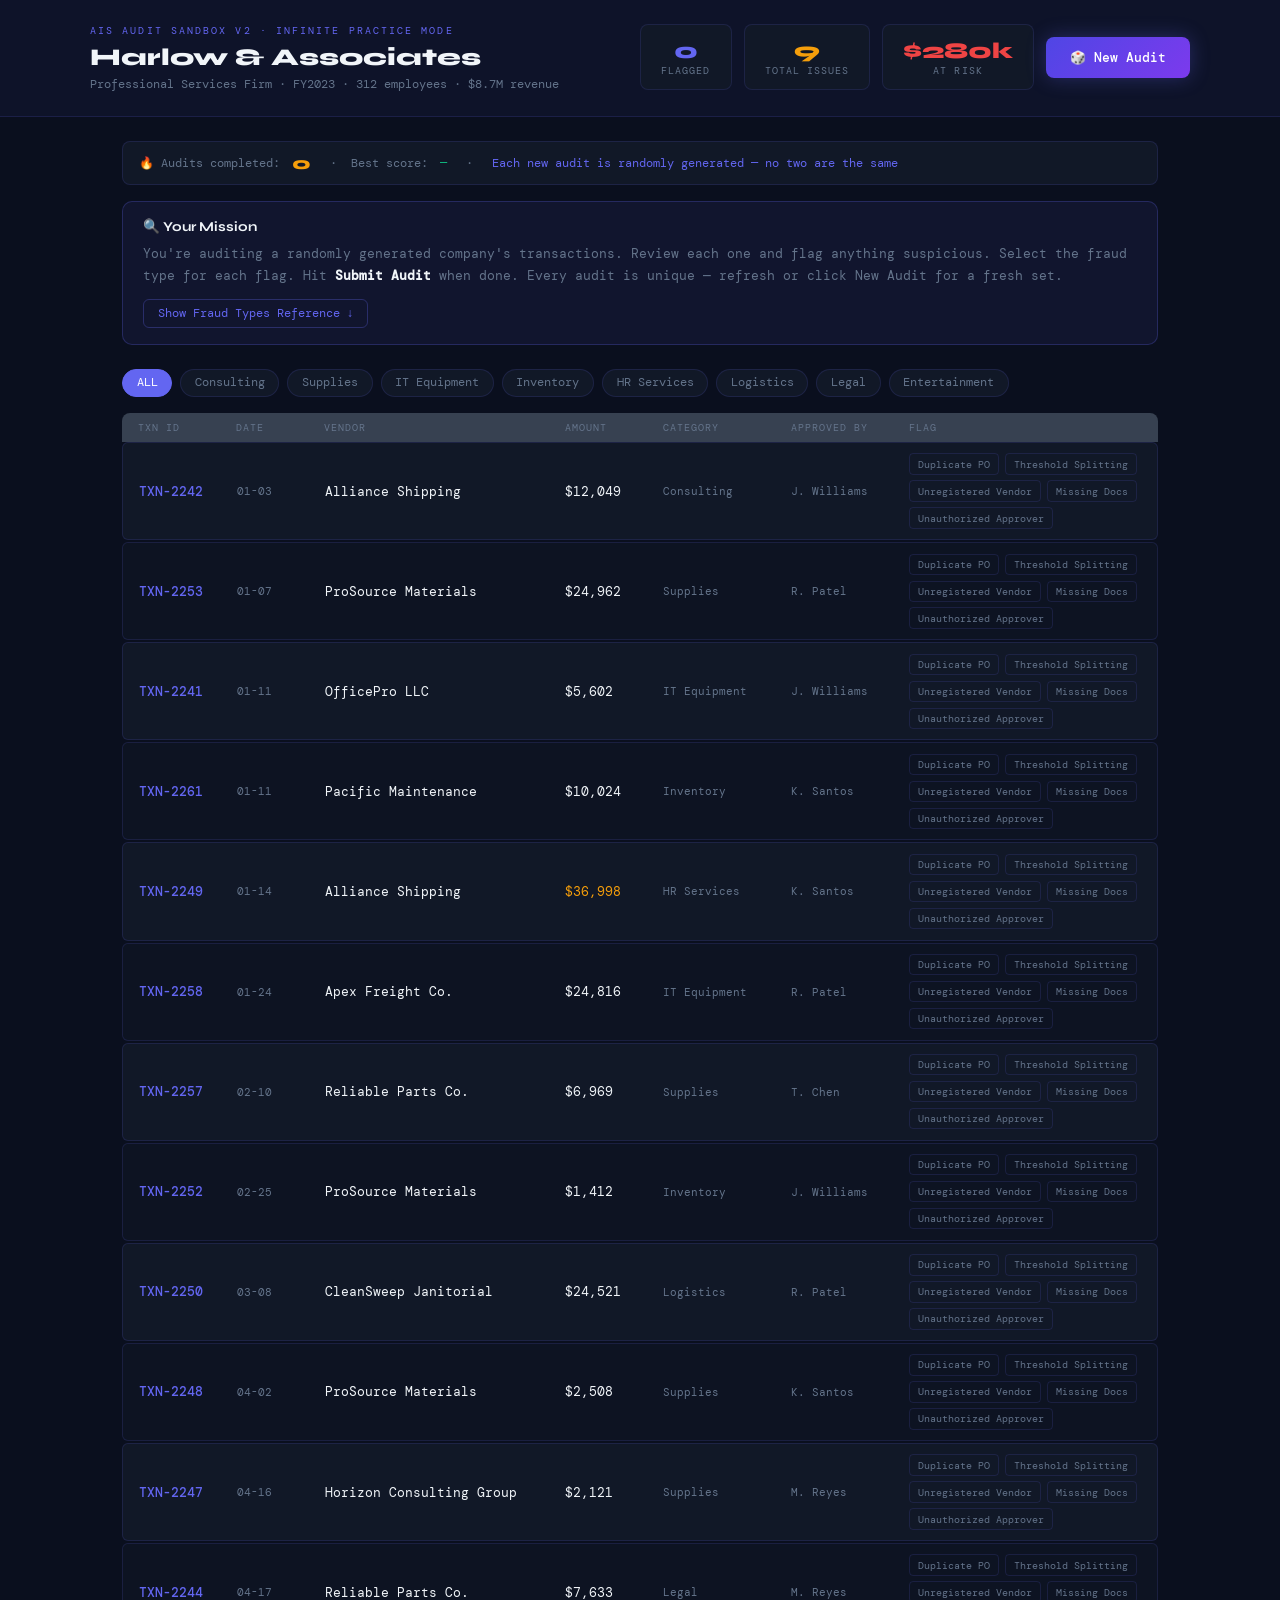
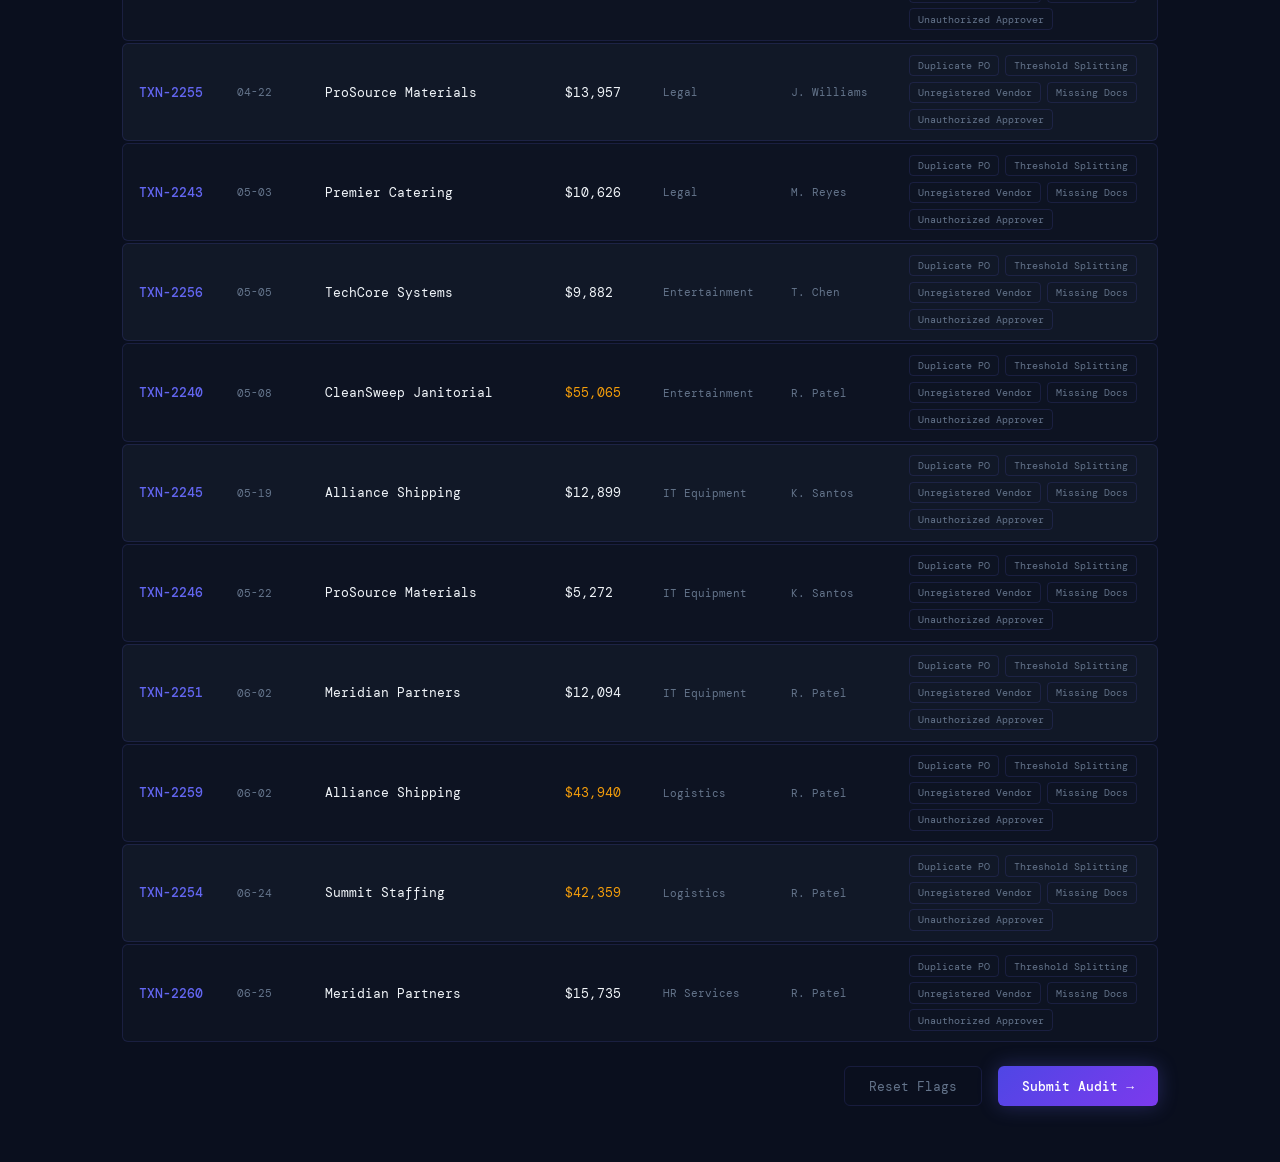
==== audit/index.html @ f2aa3463 "Add files via upload" ====
<!DOCTYPE html>
<html lang="en">
<head>
  <meta charset="UTF-8"/>
  <meta name="viewport" content="width=device-width, initial-scale=1.0"/>
  <title>AIS Audit Sandbox v2 — Infinite Practice</title>
  <link href="https://fonts.googleapis.com/css2?family=DM+Mono:wght@300;400;500&family=Syne:wght@700;800&display=swap" rel="stylesheet"/>
  <style>
    *,*::before,*::after{box-sizing:border-box;margin:0;padding:0}
    :root{
      --bg:#0a0f1e;--surface:#111827;--border:rgba(99,102,241,0.15);
      --accent:#6366f1;--green:#10b981;--red:#ef4444;--yellow:#f59e0b;--cyan:#06b6d4;--purple:#8b5cf6;
      --text:#f1f5f9;--muted:#64748b;--dim:#374151;
    }
    body{background:var(--bg);color:var(--text);font-family:'DM Mono','Courier New',monospace;font-size:13px;min-height:100vh}
    .header{border-bottom:1px solid var(--border);padding:1.5rem 2rem;background:rgba(99,102,241,0.05)}
    .header-inner{max-width:1100px;margin:0 auto;display:flex;justify-content:space-between;align-items:flex-start;flex-wrap:wrap;gap:1rem}
    .eyebrow{font-size:0.65rem;letter-spacing:0.2em;color:var(--accent);margin-bottom:0.4rem;text-transform:uppercase}
    .company-name{font-family:'Syne',sans-serif;font-size:1.5rem;font-weight:800;margin-bottom:0.25rem}
    .company-sub{color:var(--muted);font-size:0.75rem}
    .stats{display:flex;gap:0.75rem;flex-wrap:wrap;align-items:center}
    .stat-box{background:var(--surface);border:1px solid var(--border);border-radius:8px;padding:0.75rem 1.25rem;text-align:center}
    .stat-n{font-family:'Syne',sans-serif;font-size:1.4rem;font-weight:800}
    .stat-l{font-size:0.65rem;color:var(--muted);text-transform:uppercase;letter-spacing:0.1em}
    .btn-new{background:linear-gradient(135deg,#4f46e5,#7c3aed);color:#fff;border:none;padding:0.75rem 1.5rem;border-radius:8px;cursor:pointer;font-family:inherit;font-size:0.8rem;font-weight:500;box-shadow:0 0 20px rgba(99,102,241,0.3);transition:all 0.2s;white-space:nowrap}
    .btn-new:hover{box-shadow:0 0 30px rgba(99,102,241,0.5);transform:translateY(-1px)}
    .wrap{max-width:1100px;margin:0 auto;padding:1.5rem 2rem}
    .session-badge{display:inline-flex;align-items:center;gap:0.5rem;background:rgba(99,102,241,0.1);border:1px solid rgba(99,102,241,0.25);border-radius:20px;padding:0.35rem 0.85rem;font-size:0.7rem;color:var(--accent);margin-bottom:1rem}
    .instructions{background:rgba(99,102,241,0.08);border:1px solid rgba(99,102,241,0.25);border-radius:10px;padding:1rem 1.25rem;margin-bottom:1.5rem}
    .inst-title{font-family:'Syne',sans-serif;font-weight:700;margin-bottom:0.5rem;font-size:0.85rem}
    .inst-body{color:var(--muted);line-height:1.7;font-size:0.8rem}
    .hint-btn{margin-top:0.75rem;background:transparent;border:1px solid rgba(99,102,241,0.3);color:var(--accent);padding:0.35rem 0.85rem;border-radius:6px;cursor:pointer;font-size:0.75rem;font-family:inherit}
    .hints-grid{display:grid;grid-template-columns:repeat(auto-fit,minmax(220px,1fr));gap:0.75rem;margin-top:0.75rem}
    .hint-card{background:var(--surface);border-radius:8px;padding:0.75rem}
    .hint-label{font-weight:500;margin-bottom:0.3rem;font-size:0.75rem}
    .hint-desc{color:var(--muted);font-size:0.7rem;line-height:1.5}
    .filters{display:flex;gap:0.5rem;margin-bottom:1rem;flex-wrap:wrap}
    .filter-btn{background:var(--surface);color:var(--muted);border:1px solid var(--border);padding:0.35rem 0.85rem;border-radius:20px;cursor:pointer;font-size:0.72rem;font-family:inherit;transition:all 0.2s}
    .filter-btn.active{background:var(--accent);color:#fff;border-color:var(--accent)}
    .table-header{display:grid;grid-template-columns:90px 80px 1fr 90px 120px 110px 1fr;gap:0.5rem;padding:0.5rem 1rem;background:var(--dim);border-radius:8px 8px 0 0;font-size:0.65rem;letter-spacing:0.1em;text-transform:uppercase;color:var(--muted)}
    .txn-list{display:flex;flex-direction:column;gap:2px;margin-bottom:1.5rem}
    .txn-row{display:grid;grid-template-columns:90px 80px 1fr 90px 120px 110px 1fr;gap:0.5rem;padding:0.65rem 1rem;border-radius:6px;transition:all 0.2s;align-items:center;border:1px solid var(--border)}
    .txn-row.even{background:var(--surface)}
    .txn-row.odd{background:rgba(17,24,39,0.5)}
    .txn-row.flagged{background:rgba(99,102,241,0.08);border-color:rgba(99,102,241,0.25)}
    .txn-row.r-correct{background:rgba(16,185,129,0.08);border-color:rgba(16,185,129,0.3)}
    .txn-row.r-wrong{background:rgba(239,68,68,0.08);border-color:rgba(239,68,68,0.3)}
    .txn-row.r-missed{background:rgba(239,68,68,0.06);border-color:rgba(239,68,68,0.2)}
    .txn-id{color:var(--accent);font-weight:500}
    .txn-date,.txn-cat,.txn-approver{color:var(--muted);font-size:0.7rem}
    .txn-amount{color:var(--text)}
    .txn-amount.high{color:var(--yellow)}
    .flag-btns{display:flex;gap:0.35rem;flex-wrap:wrap}
    .flag-btn{background:transparent;color:var(--muted);border:1px solid var(--border);padding:0.2rem 0.5rem;border-radius:4px;cursor:pointer;font-size:0.62rem;font-family:inherit;transition:all 0.15s;white-space:nowrap}
    .flag-btn.selected{color:#fff}
    .result-text{font-size:0.72rem}
    .actions{display:flex;justify-content:flex-end;gap:1rem;margin-bottom:2rem}
    .btn{padding:0.65rem 1.5rem;border-radius:6px;cursor:pointer;font-family:inherit;font-size:0.8rem;border:none;transition:all 0.2s}
    .btn-reset{background:transparent;border:1px solid var(--border);color:var(--muted)}
    .btn-submit{background:linear-gradient(135deg,#4f46e5,#7c3aed);color:#fff;font-weight:500;box-shadow:0 0 20px rgba(99,102,241,0.3)}
    .btn-submit:hover{box-shadow:0 0 30px rgba(99,102,241,0.5);transform:translateY(-1px)}
    .report{background:var(--surface);border:1px solid var(--border);border-radius:12px;padding:2rem;margin-top:1rem}
    .report-title{font-family:'Syne',sans-serif;font-size:1.25rem;font-weight:800;margin-bottom:1.5rem}
    .score-grid{display:grid;grid-template-columns:repeat(auto-fit,minmax(150px,1fr));gap:1rem;margin-bottom:1.5rem}
    .score-card{background:var(--bg);border-radius:8px;padding:1rem;text-align:center;border:1px solid var(--border)}
    .score-n{font-family:'Syne',sans-serif;font-size:1.75rem;font-weight:800}
    .score-l{font-size:0.7rem;color:var(--muted);text-transform:uppercase;letter-spacing:0.1em;margin-top:0.25rem}
    .report-msg{color:var(--muted);font-size:0.8rem;line-height:1.75;border-top:1px solid var(--border);padding-top:1rem}
    .streak-bar{display:flex;align-items:center;gap:0.75rem;background:var(--surface);border:1px solid var(--border);border-radius:8px;padding:0.65rem 1rem;margin-bottom:1rem;font-size:0.75rem;color:var(--muted)}
    .streak-n{font-family:'Syne',sans-serif;font-size:1.1rem;font-weight:800;color:var(--yellow)}
    @media(max-width:768px){
      .table-header,.txn-row{grid-template-columns:80px 65px 1fr 80px}
      .txn-cat,.txn-approver{display:none}
    }
  </style>
</head>
<body>

<div class="header">
  <div class="header-inner">
    <div>
      <div class="eyebrow">AIS Audit Sandbox v2 · Infinite Practice Mode</div>
      <div class="company-name" id="companyName">Loading...</div>
      <div class="company-sub" id="companySub"></div>
    </div>
    <div class="stats">
      <div class="stat-box"><div class="stat-n" id="flagCount" style="color:var(--accent)">0</div><div class="stat-l">Flagged</div></div>
      <div class="stat-box"><div class="stat-n" id="totalIssues" style="color:var(--yellow)">—</div><div class="stat-l">Total Issues</div></div>
      <div class="stat-box"><div class="stat-n" id="atRisk" style="color:var(--red)">—</div><div class="stat-l">At Risk</div></div>
      <button class="btn-new" onclick="newAudit()">🎲 New Audit</button>
    </div>
  </div>
</div>

<div class="wrap">
  <div class="streak-bar">
    🔥 Audits completed: <span class="streak-n" id="streakCount">0</span>
    &nbsp;·&nbsp; Best score: <span id="bestScore" style="color:var(--green)">—</span>
    &nbsp;·&nbsp; <span style="color:var(--accent)">Each new audit is randomly generated — no two are the same</span>
  </div>

  <div class="instructions">
    <div class="inst-title">🔍 Your Mission</div>
    <div class="inst-body">You're auditing a randomly generated company's transactions. Review each one and flag anything suspicious. Select the fraud type for each flag. Hit <strong style="color:var(--text)">Submit Audit</strong> when done. Every audit is unique — refresh or click New Audit for a fresh set.</div>
    <button class="hint-btn" onclick="toggleHints()">Show Fraud Types Reference ↓</button>
    <div id="hintsGrid" class="hints-grid" style="display:none">
      <div class="hint-card" style="border:1px solid rgba(245,158,11,0.3)">
        <div class="hint-label" style="color:#f59e0b">● Duplicate PO</div>
        <div class="hint-desc">Same PO number on multiple transactions — potential double payment.</div>
      </div>
      <div class="hint-card" style="border:1px solid rgba(239,68,68,0.3)">
        <div class="hint-label" style="color:#ef4444">● Threshold Splitting</div>
        <div class="hint-desc">Amounts just below the $25,000 approval limit — structuring to avoid oversight.</div>
      </div>
      <div class="hint-card" style="border:1px solid rgba(139,92,246,0.3)">
        <div class="hint-label" style="color:#8b5cf6">● Unregistered Vendor</div>
        <div class="hint-desc">Vendor not in the approved master list — potential shell company.</div>
      </div>
      <div class="hint-card" style="border:1px solid rgba(6,182,212,0.3)">
        <div class="hint-label" style="color:#06b6d4">● Missing Documentation</div>
        <div class="hint-desc">No supporting invoice or delivery confirmation on file.</div>
      </div>
      <div class="hint-card" style="border:1px solid rgba(16,185,129,0.3)">
        <div class="hint-label" style="color:#10b981">● Unauthorized Approver</div>
        <div class="hint-desc">Transaction approved by someone without authority for that amount or category.</div>
      </div>
    </div>
  </div>

  <div class="filters" id="filters"></div>
  <div class="table-header">
    <div>TXN ID</div><div>Date</div><div>Vendor</div><div>Amount</div><div>Category</div><div>Approved By</div><div>Flag</div>
  </div>
  <div class="txn-list" id="txnList"></div>
  <div class="actions" id="actions">
    <button class="btn btn-reset" onclick="resetAudit()">Reset Flags</button>
    <button class="btn btn-submit" onclick="submitAudit()">Submit Audit →</button>
  </div>
  <div id="report" style="display:none"></div>
</div>

<script>
// ── Data Pools ────────────────────────────────────────────────
var COMPANIES = [
  {name:'Meridian Supplies Co.',industry:'Office Supplies Distribution',employees:847,revenue:'$12.4M'},
  {name:'Harlow & Associates',industry:'Professional Services Firm',employees:312,revenue:'$8.7M'},
  {name:'Crestview Manufacturing',industry:'Industrial Components',employees:1240,revenue:'$34.2M'},
  {name:'Pinnacle Retail Group',industry:'Consumer Goods Retail',employees:623,revenue:'$19.1M'},
  {name:'Atlas Logistics Inc.',industry:'Supply Chain & Freight',employees:489,revenue:'$22.8M'},
  {name:'Nexus Tech Solutions',industry:'IT Services & Consulting',employees:156,revenue:'$6.3M'},
  {name:'Beacon Healthcare Systems',industry:'Healthcare Administration',employees:2100,revenue:'$87.5M'},
  {name:'Cobalt Energy Partners',industry:'Energy Distribution',employees:390,revenue:'$41.0M'},
];

var LEGIT_VENDORS = [
  'OfficePro LLC','CleanSweep Janitorial','Apex Freight Co.','Premier Catering',
  'Reliable Parts Co.','DataStream Inc.','SafeGuard Security','BlueLine Printing',
  'Summit Staffing','Horizon Consulting Group','Pacific Maintenance','EverGreen Supplies',
  'TechCore Systems','Alliance Shipping','Metro Cleaning Services','ProSource Materials',
];

var SHELL_VENDORS = [
  'Shell Corp Ltd.','Global Solutions LLC','Premier Advisory Group','Nexus Holdings',
  'Apex Ventures Inc.','Meridian Partners','Horizon Group Ltd.','Pacific Consulting LLC',
  'Summit Advisory Co.','Atlas Group Inc.','Beacon Solutions','Cobalt Services Ltd.',
];

var CATEGORIES = ['Supplies','Facilities','Logistics','IT Equipment','Consulting','Inventory','Entertainment','Marketing','HR Services','Legal'];

var APPROVERS = [
  {name:'K. Santos',level:'supervisor'},
  {name:'M. Reyes',level:'supervisor'},
  {name:'J. Williams',level:'manager'},
  {name:'T. Chen',level:'manager'},
  {name:'R. Patel',level:'supervisor'},
  {name:'L. Morrison',level:'director'},
];

var FRAUD_TYPES = {
  DUPLICATE_PO:{label:'Duplicate PO',color:'#f59e0b'},
  BELOW_APPROVAL_THRESHOLD:{label:'Threshold Splitting',color:'#ef4444'},
  VENDOR_NOT_REGISTERED:{label:'Unregistered Vendor',color:'#8b5cf6'},
  MISSING_SUPPORTING_DOCS:{label:'Missing Docs',color:'#06b6d4'},
  UNAUTHORIZED_APPROVER:{label:'Unauthorized Approver',color:'#10b981'},
};

// ── State ─────────────────────────────────────────────────────
var transactions = [];
var flagged = {};
var activeFilter = 'ALL';
var submitted = false;
var auditsCompleted = 0;
var bestScore = 0;
var currentCompany = null;

// ── RNG ───────────────────────────────────────────────────────
function rand(min,max){return Math.floor(Math.random()*(max-min+1))+min;}
function pick(arr){return arr[rand(0,arr.length-1)];}
function shuffle(arr){
  var a=arr.slice();
  for(var i=a.length-1;i>0;i--){var j=rand(0,i);var t=a[i];a[i]=a[j];a[j]=t;}
  return a;
}

// ── Transaction Generator ─────────────────────────────────────
function generateAudit(){
  currentCompany = pick(COMPANIES);
  document.getElementById('companyName').textContent = currentCompany.name;
  document.getElementById('companySub').textContent = currentCompany.industry+' · FY'+rand(2023,2025)+' · '+currentCompany.employees+' employees · '+currentCompany.revenue+' revenue';

  var txns = [];
  var poCounter = rand(2100,3500);
  var txnCounter = rand(1000,5000);
  var usedPOs = {};
  var fraudApprover = pick(APPROVERS);

  // Generate 18-22 transactions
  var total = rand(18,22);

  // Plan fraud slots — 6 to 10 fraud transactions
  var fraudCount = rand(6,10);
  var fraudSlots = shuffle([...Array(total).keys()]).slice(0,fraudCount);

  // Pick fraud types to use this round (3-5 types)
  var allFraudTypes = Object.keys(FRAUD_TYPES);
  var activeFraudTypes = shuffle(allFraudTypes).slice(0,rand(3,5));

  // Assign fraud types to slots
  var fraudAssignments = {};
  fraudSlots.forEach(function(slot,i){
    fraudAssignments[slot] = activeFraudTypes[i % activeFraudTypes.length];
  });

  // Track duplicate PO targets
  var dupePOSource = null;
  var dupePOSlot = null;

  for(var i=0;i<total;i++){
    var isFraud = fraudSlots.indexOf(i) !== -1;
    var fraudType = isFraud ? fraudAssignments[i] : null;

    var vendor, amount, category, approver, po, flag;
    po = 'PO-'+(poCounter++);
    category = pick(CATEGORIES);
    flag = null;

    if(!isFraud){
      vendor = pick(LEGIT_VENDORS);
      amount = rand(500,15000);
      approver = pick(APPROVERS);
    } else {
      if(fraudType === 'DUPLICATE_PO'){
        vendor = pick(LEGIT_VENDORS);
        amount = rand(1000,12000);
        approver = pick(APPROVERS);
        if(!dupePOSource){
          // First duplicate — set up the pair
          dupePOSource = po;
          dupePOSlot = i;
          flag = null; // first occurrence is clean, second will be the fraud
          fraudType = null; // don't flag this one
        } else {
          // Second occurrence — use the same PO
          po = dupePOSource;
          flag = 'DUPLICATE_PO';
          dupePOSource = null;
        }
      } else if(fraudType === 'BELOW_APPROVAL_THRESHOLD'){
        vendor = pick(LEGIT_VENDORS);
        amount = rand(24500,24999);
        approver = fraudApprover;
        flag = 'BELOW_APPROVAL_THRESHOLD';
      } else if(fraudType === 'VENDOR_NOT_REGISTERED'){
        vendor = pick(SHELL_VENDORS);
        amount = rand(8000,25000);
        approver = fraudApprover;
        flag = 'VENDOR_NOT_REGISTERED';
      } else if(fraudType === 'MISSING_SUPPORTING_DOCS'){
        vendor = pick(LEGIT_VENDORS);
        amount = rand(40000,90000);
        approver = fraudApprover;
        flag = 'MISSING_SUPPORTING_DOCS';
      } else if(fraudType === 'UNAUTHORIZED_APPROVER'){
        vendor = pick(LEGIT_VENDORS);
        amount = rand(28000,60000);
        // supervisor approving something that needs manager level
        approver = APPROVERS.filter(function(a){return a.level==='supervisor';})[rand(0,2)];
        flag = 'UNAUTHORIZED_APPROVER';
      }
    }

    // Generate date
    var month = rand(1,6);
    var day = rand(1,28);
    var year = 2025;
    var dateStr = year+'-'+(month<10?'0'+month:month)+'-'+(day<10?'0'+day:day);

    txns.push({
      id:'TXN-'+(txnCounter++),
      date:dateStr,
      vendor:vendor||pick(LEGIT_VENDORS),
      amount:amount||rand(500,8000),
      category:category,
      approved_by:(approver||pick(APPROVERS)).name,
      po:po,
      flag:flag
    });
  }

  // Sort by date
  txns.sort(function(a,b){return a.date.localeCompare(b.date);});

  transactions = txns;

  // Update header stats
  var totalFlags = transactions.filter(function(t){return t.flag;}).length;
  var atRiskAmt = transactions.filter(function(t){return t.flag;}).reduce(function(s,t){return s+t.amount;},0);
  document.getElementById('totalIssues').textContent = totalFlags;
  document.getElementById('atRisk').textContent = atRiskAmt>=1000?'$'+Math.round(atRiskAmt/1000)+'k':'$'+atRiskAmt;
}

// ── Render ────────────────────────────────────────────────────
function renderFilters(){
  var cats = ['ALL'];
  transactions.forEach(function(t){if(cats.indexOf(t.category)===-1) cats.push(t.category);});
  var html='';
  cats.forEach(function(c){
    html+='<button class="filter-btn'+(activeFilter===c?' active':'')+'" onclick="setFilter(\''+c+'\')">'+c+'</button>';
  });
  document.getElementById('filters').innerHTML=html;
}

function renderTransactions(){
  var list=document.getElementById('txnList');
  var filtered=activeFilter==='ALL'?transactions:transactions.filter(function(t){return t.category===activeFilter;});
  var html='';
  filtered.forEach(function(t,i){
    var isFlagged=!!flagged[t.id];
    var rowClass='txn-row';
    if(submitted){
      var uf=flagged[t.id];
      if(uf&&uf===t.flag) rowClass+=' r-correct';
      else if(uf&&uf!==t.flag) rowClass+=' r-wrong';
      else if(!uf&&t.flag) rowClass+=' r-missed';
      else rowClass+=(i%2===0?' even':' odd');
    } else {
      rowClass+=isFlagged?' flagged':(i%2===0?' even':' odd');
    }

    var flagCell='';
    if(!submitted){
      flagCell='<div class="flag-btns">';
      Object.keys(FRAUD_TYPES).forEach(function(key){
        var ft=FRAUD_TYPES[key];
        var sel=flagged[t.id]===key;
        flagCell+='<button class="flag-btn'+(sel?' selected':'')+'" style="'+(sel?'background:'+ft.color+';border-color:'+ft.color:'')+';" onclick="toggleFlag(\''+t.id+'\',\''+key+'\')">'+ft.label+'</button>';
      });
      flagCell+='</div>';
    } else {
      var uf=flagged[t.id];
      if(uf&&uf===t.flag) flagCell='<span class="result-text" style="color:var(--green)">✓ Correct — '+FRAUD_TYPES[t.flag].label+'</span>';
      else if(uf&&uf!==t.flag) flagCell='<span class="result-text" style="color:var(--red)">✗ Wrong — was '+(t.flag?FRAUD_TYPES[t.flag].label:'Clean')+'</span>';
      else if(!uf&&t.flag) flagCell='<span class="result-text" style="color:var(--yellow)">⚠ Missed — '+FRAUD_TYPES[t.flag].label+'</span>';
      else if(!uf&&!t.flag) flagCell='<span class="result-text" style="color:var(--muted)">— Clean</span>';
      else flagCell='<span class="result-text" style="color:var(--red)">✗ False positive</span>';
    }

    html+='<div class="'+rowClass+'">'+
      '<div class="txn-id">'+t.id+'</div>'+
      '<div class="txn-date">'+t.date.slice(5)+'</div>'+
      '<div>'+t.vendor+'</div>'+
      '<div class="txn-amount'+(t.amount>=25000?' high':'')+'">$'+t.amount.toLocaleString()+'</div>'+
      '<div class="txn-cat">'+t.category+'</div>'+
      '<div class="txn-approver">'+t.approved_by+'</div>'+
      flagCell+
      '</div>';
  });
  list.innerHTML=html;
}

function toggleFlag(id,fraudType){
  if(submitted) return;
  if(flagged[id]===fraudType) delete flagged[id];
  else flagged[id]=fraudType;
  document.getElementById('flagCount').textContent=Object.keys(flagged).length;
  renderTransactions();
}

function setFilter(cat){
  activeFilter=cat;
  renderFilters();
  renderTransactions();
}

function toggleHints(){
  var g=document.getElementById('hintsGrid');
  var btn=document.querySelector('.hint-btn');
  if(g.style.display==='none'){g.style.display='grid';btn.textContent='Hide Hints ↑';}
  else{g.style.display='none';btn.textContent='Show Fraud Types Reference ↓';}
}

function submitAudit(){
  submitted=true;
  var totalFlags=transactions.filter(function(t){return t.flag;}).length;
  var correct=0,incorrect=0,missed=0;
  transactions.forEach(function(t){
    var uf=flagged[t.id];
    if(uf){if(t.flag&&uf===t.flag) correct++; else incorrect++;}
    if(t.flag&&!uf) missed++;
  });
  var pct=Math.round((correct/totalFlags)*100);
  auditsCompleted++;
  if(pct>bestScore) bestScore=pct;
  document.getElementById('streakCount').textContent=auditsCompleted;
  document.getElementById('bestScore').textContent=bestScore+'%';
  document.getElementById('actions').style.display='none';
  renderTransactions();

  var msg='';
  if(correct===totalFlags&&incorrect===0) msg='🎉 Perfect audit. Zero false positives, caught everything. You\'re built for this 👀';
  else if(pct>=80) msg='✅ Strong audit. You caught most issues. Review what you missed and look for the patterns.';
  else if(pct>=60) msg='📋 Decent start. Focus on the patterns — threshold splitting shows up as amounts just under $25k, shell companies have vague names, duplicate POs share the same number.';
  else msg='📚 Keep going. Every audit trains your eye. Review the fraud types reference and try again — the patterns become obvious with practice.';

  var reportHTML='<div class="report">'+
    '<div class="report-title">📋 Audit Report — '+currentCompany.name+'</div>'+
    '<div class="score-grid">'+
    '<div class="score-card"><div class="score-n" style="color:var(--green)">'+correct+'</div><div class="score-l">Correct</div></div>'+
    '<div class="score-card"><div class="score-n" style="color:var(--red)">'+incorrect+'</div><div class="score-l">Wrong</div></div>'+
    '<div class="score-card"><div class="score-n" style="color:var(--yellow)">'+missed+'</div><div class="score-l">Missed</div></div>'+
    '<div class="score-card"><div class="score-n" style="color:var(--accent)">'+pct+'%</div><div class="score-l">Score</div></div>'+
    '</div>'+
    '<div class="report-msg">'+msg+'</div>'+
    '<div style="display:flex;gap:0.75rem;margin-top:1rem;flex-wrap:wrap">'+
    '<button class="btn btn-submit" onclick="newAudit()">🎲 New Audit</button>'+
    '<button class="btn btn-reset" onclick="resetAudit()">Try Again</button>'+
    '</div>'+
    '</div>';

  var r=document.getElementById('report');
  r.innerHTML=reportHTML;
  r.style.display='block';
}

function resetAudit(){
  flagged={};
  submitted=false;
  document.getElementById('flagCount').textContent=0;
  document.getElementById('actions').style.display='flex';
  document.getElementById('report').style.display='none';
  renderTransactions();
}

function newAudit(){
  flagged={};
  submitted=false;
  activeFilter='ALL';
  document.getElementById('flagCount').textContent=0;
  document.getElementById('actions').style.display='flex';
  document.getElementById('report').style.display='none';
  generateAudit();
  renderFilters();
  renderTransactions();
}

// ── Init ──────────────────────────────────────────────────────
generateAudit();
renderFilters();
renderTransactions();
</script>
</body>
</html>
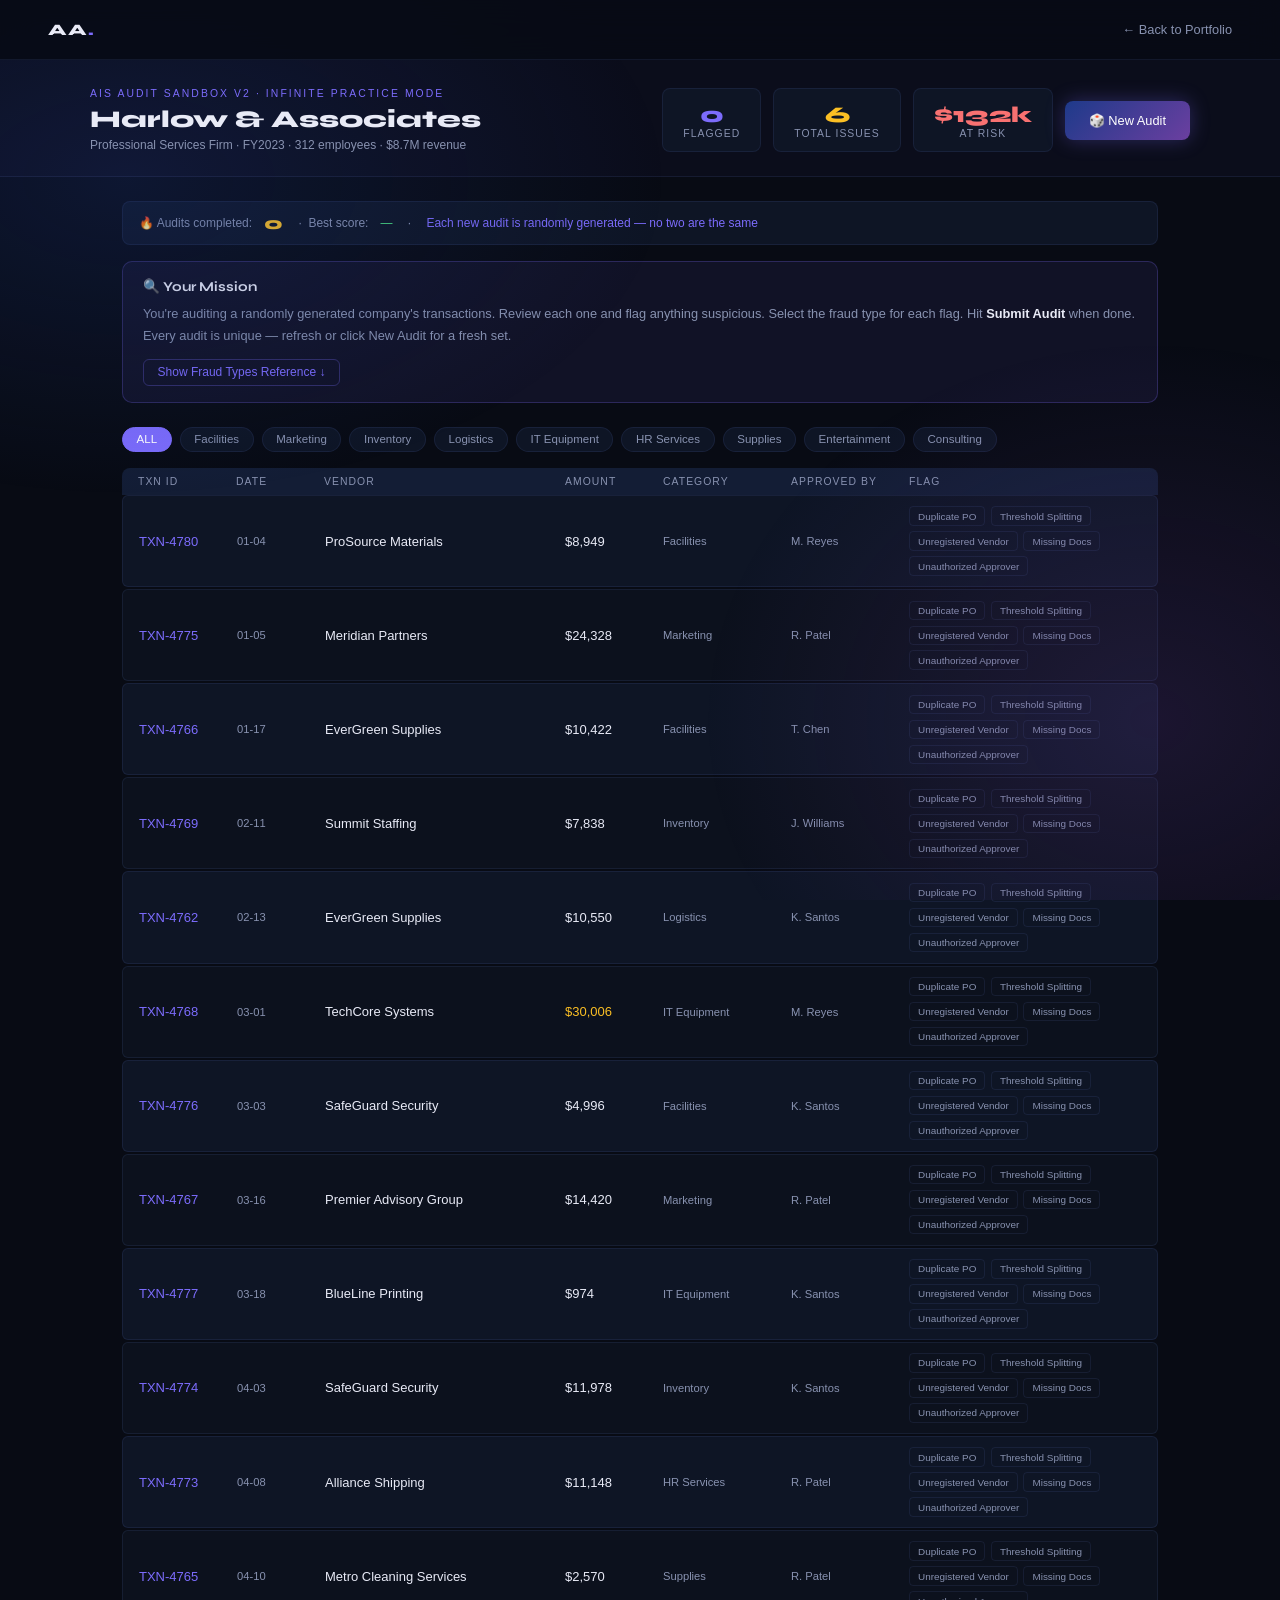
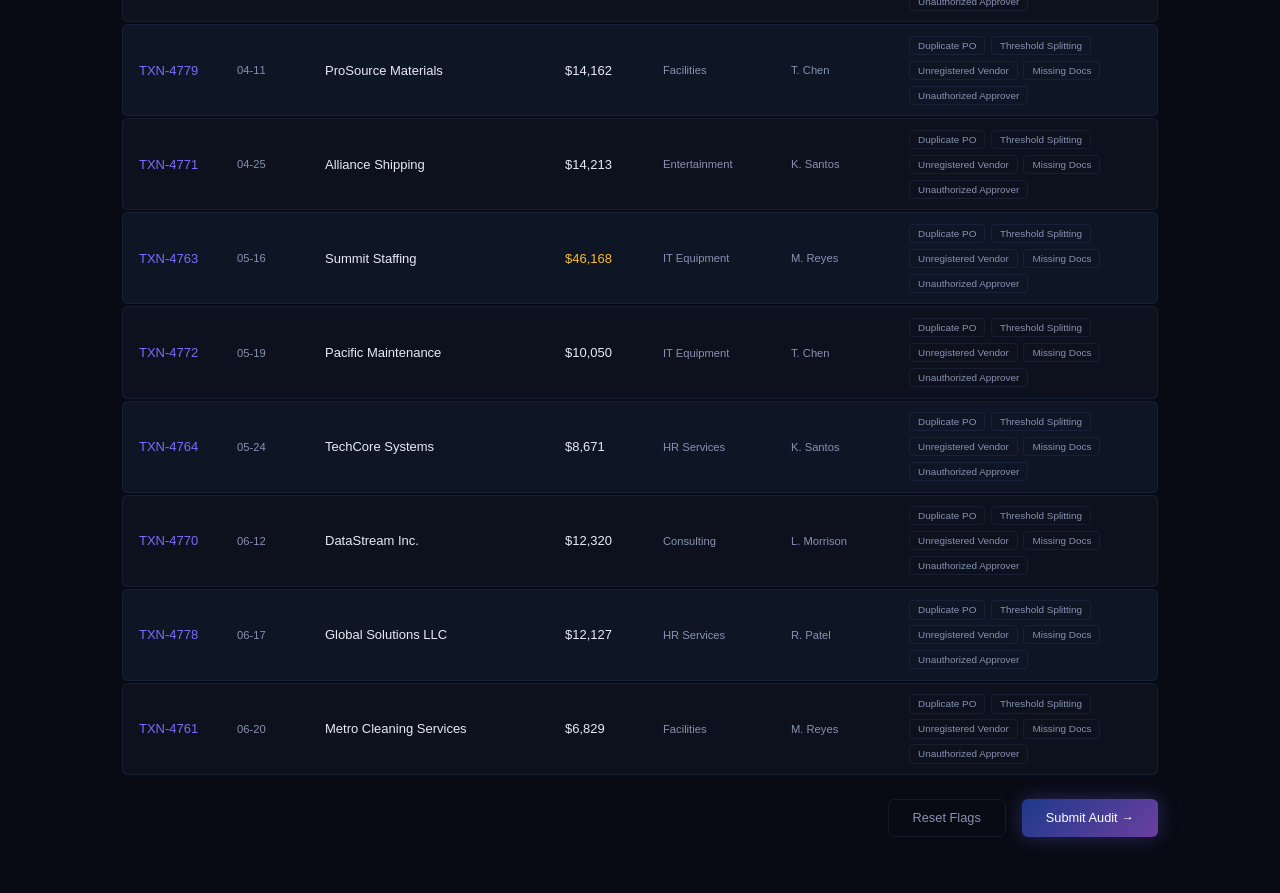
==== commit 91052eb0: "Add files via upload" ====
--- a/audit/index.html
+++ b/audit/index.html
@@ -3,17 +3,29 @@
 <head>
   <meta charset="UTF-8"/>
   <meta name="viewport" content="width=device-width, initial-scale=1.0"/>
-  <title>AIS Audit Sandbox v2 — Infinite Practice</title>
+  <title>Aidan Aniciete | AIS Audit Sandbox</title>
+  <link rel="icon" href="data:image/svg+xml,<svg xmlns='http://www.w3.org/2000/svg' viewBox='0 0 100 100'><text y='.9em' font-size='90'>🔍</text></svg>">
   <link href="https://fonts.googleapis.com/css2?family=DM+Mono:wght@300;400;500&family=Syne:wght@700;800&display=swap" rel="stylesheet"/>
   <style>
     *,*::before,*::after{box-sizing:border-box;margin:0;padding:0}
     :root{
-      --bg:#0a0f1e;--surface:#111827;--border:rgba(99,102,241,0.15);
-      --accent:#6366f1;--green:#10b981;--red:#ef4444;--yellow:#f59e0b;--cyan:#06b6d4;--purple:#8b5cf6;
-      --text:#f1f5f9;--muted:#64748b;--dim:#374151;
+      --bg:#080b14;--surface:#0e1525;--surface2:#131d35;--border:rgba(100,120,200,0.12);
+      --accent:#7c6cfc;--soft:#a78bfa;--ocean:#1e3a8a;--purple:#6b3fa0;
+      --green:#4ade80;--red:#f87171;--yellow:#fbbf24;--cyan:#22d3ee;
+      --text:#e8eaf6;--muted:#8892b0;--dim:#4a5568;
+      --font-display:'Syne',sans-serif;--font-body:'DM Sans',sans-serif;--font-mono:'DM Mono',monospace;
     }
-    body{background:var(--bg);color:var(--text);font-family:'DM Mono','Courier New',monospace;font-size:13px;min-height:100vh}
-    .header{border-bottom:1px solid var(--border);padding:1.5rem 2rem;background:rgba(99,102,241,0.05)}
+    body{background:var(--bg);color:var(--text);font-family:var(--font-body);font-size:13px;min-height:100vh}
+    .mesh{position:fixed;inset:0;pointer-events:none;z-index:0;
+      background:radial-gradient(ellipse 60% 50% at 10% 20%,rgba(30,58,138,0.25) 0%,transparent 70%),
+        radial-gradient(ellipse 50% 60% at 90% 80%,rgba(107,63,160,0.2) 0%,transparent 70%);}
+    nav{position:fixed;top:0;left:0;right:0;z-index:100;display:flex;justify-content:space-between;align-items:center;
+      padding:1.25rem 3rem;background:rgba(8,11,20,0.85);backdrop-filter:blur(16px);border-bottom:1px solid var(--border);}
+    .nav-logo{font-family:var(--font-display);font-weight:800;font-size:1rem;letter-spacing:.05em;color:var(--text);text-decoration:none;}
+    .nav-logo span{color:var(--accent);}
+    .nav-back{font-size:.8rem;color:var(--muted);text-decoration:none;transition:color .2s;}
+    .nav-back:hover{color:var(--text);}
+    .header{border-bottom:1px solid var(--border);padding:5.5rem 2rem 1.5rem;background:rgba(124,108,252,0.03);position:relative;z-index:1;}
     .header-inner{max-width:1100px;margin:0 auto;display:flex;justify-content:space-between;align-items:flex-start;flex-wrap:wrap;gap:1rem}
     .eyebrow{font-size:0.65rem;letter-spacing:0.2em;color:var(--accent);margin-bottom:0.4rem;text-transform:uppercase}
     .company-name{font-family:'Syne',sans-serif;font-size:1.5rem;font-weight:800;margin-bottom:0.25rem}
@@ -22,14 +34,14 @@
     .stat-box{background:var(--surface);border:1px solid var(--border);border-radius:8px;padding:0.75rem 1.25rem;text-align:center}
     .stat-n{font-family:'Syne',sans-serif;font-size:1.4rem;font-weight:800}
     .stat-l{font-size:0.65rem;color:var(--muted);text-transform:uppercase;letter-spacing:0.1em}
-    .btn-new{background:linear-gradient(135deg,#4f46e5,#7c3aed);color:#fff;border:none;padding:0.75rem 1.5rem;border-radius:8px;cursor:pointer;font-family:inherit;font-size:0.8rem;font-weight:500;box-shadow:0 0 20px rgba(99,102,241,0.3);transition:all 0.2s;white-space:nowrap}
-    .btn-new:hover{box-shadow:0 0 30px rgba(99,102,241,0.5);transform:translateY(-1px)}
+    .btn-new{background:linear-gradient(135deg,var(--ocean),var(--purple));color:#fff;border:none;padding:0.75rem 1.5rem;border-radius:8px;cursor:pointer;font-family:inherit;font-size:0.8rem;font-weight:500;box-shadow:0 0 20px rgba(124,108,252,0.3);transition:all 0.2s;white-space:nowrap}
+    .btn-new:hover{box-shadow:0 0 30px rgba(124,108,252,0.5);transform:translateY(-1px)}
     .wrap{max-width:1100px;margin:0 auto;padding:1.5rem 2rem}
-    .session-badge{display:inline-flex;align-items:center;gap:0.5rem;background:rgba(99,102,241,0.1);border:1px solid rgba(99,102,241,0.25);border-radius:20px;padding:0.35rem 0.85rem;font-size:0.7rem;color:var(--accent);margin-bottom:1rem}
-    .instructions{background:rgba(99,102,241,0.08);border:1px solid rgba(99,102,241,0.25);border-radius:10px;padding:1rem 1.25rem;margin-bottom:1.5rem}
+    .session-badge{display:inline-flex;align-items:center;gap:0.5rem;background:rgba(124,108,252,0.1);border:1px solid rgba(124,108,252,0.25);border-radius:20px;padding:0.35rem 0.85rem;font-size:0.7rem;color:var(--accent);margin-bottom:1rem}
+    .instructions{background:rgba(124,108,252,0.08);border:1px solid rgba(124,108,252,0.25);border-radius:10px;padding:1rem 1.25rem;margin-bottom:1.5rem}
     .inst-title{font-family:'Syne',sans-serif;font-weight:700;margin-bottom:0.5rem;font-size:0.85rem}
     .inst-body{color:var(--muted);line-height:1.7;font-size:0.8rem}
-    .hint-btn{margin-top:0.75rem;background:transparent;border:1px solid rgba(99,102,241,0.3);color:var(--accent);padding:0.35rem 0.85rem;border-radius:6px;cursor:pointer;font-size:0.75rem;font-family:inherit}
+    .hint-btn{margin-top:0.75rem;background:transparent;border:1px solid rgba(124,108,252,0.3);color:var(--accent);padding:0.35rem 0.85rem;border-radius:6px;cursor:pointer;font-size:0.75rem;font-family:inherit}
     .hints-grid{display:grid;grid-template-columns:repeat(auto-fit,minmax(220px,1fr));gap:0.75rem;margin-top:0.75rem}
     .hint-card{background:var(--surface);border-radius:8px;padding:0.75rem}
     .hint-label{font-weight:500;margin-bottom:0.3rem;font-size:0.75rem}
@@ -37,12 +49,12 @@
     .filters{display:flex;gap:0.5rem;margin-bottom:1rem;flex-wrap:wrap}
     .filter-btn{background:var(--surface);color:var(--muted);border:1px solid var(--border);padding:0.35rem 0.85rem;border-radius:20px;cursor:pointer;font-size:0.72rem;font-family:inherit;transition:all 0.2s}
     .filter-btn.active{background:var(--accent);color:#fff;border-color:var(--accent)}
-    .table-header{display:grid;grid-template-columns:90px 80px 1fr 90px 120px 110px 1fr;gap:0.5rem;padding:0.5rem 1rem;background:var(--dim);border-radius:8px 8px 0 0;font-size:0.65rem;letter-spacing:0.1em;text-transform:uppercase;color:var(--muted)}
+    .table-header{display:grid;grid-template-columns:90px 80px 1fr 90px 120px 110px 1fr;gap:0.5rem;padding:0.5rem 1rem;background:var(--surface2);border-radius:8px 8px 0 0;font-size:0.65rem;letter-spacing:0.1em;text-transform:uppercase;color:var(--muted)}
     .txn-list{display:flex;flex-direction:column;gap:2px;margin-bottom:1.5rem}
     .txn-row{display:grid;grid-template-columns:90px 80px 1fr 90px 120px 110px 1fr;gap:0.5rem;padding:0.65rem 1rem;border-radius:6px;transition:all 0.2s;align-items:center;border:1px solid var(--border)}
     .txn-row.even{background:var(--surface)}
     .txn-row.odd{background:rgba(17,24,39,0.5)}
-    .txn-row.flagged{background:rgba(99,102,241,0.08);border-color:rgba(99,102,241,0.25)}
+    .txn-row.flagged{background:rgba(124,108,252,0.08);border-color:rgba(124,108,252,0.25)}
     .txn-row.r-correct{background:rgba(16,185,129,0.08);border-color:rgba(16,185,129,0.3)}
     .txn-row.r-wrong{background:rgba(239,68,68,0.08);border-color:rgba(239,68,68,0.3)}
     .txn-row.r-missed{background:rgba(239,68,68,0.06);border-color:rgba(239,68,68,0.2)}
@@ -57,8 +69,8 @@
     .actions{display:flex;justify-content:flex-end;gap:1rem;margin-bottom:2rem}
     .btn{padding:0.65rem 1.5rem;border-radius:6px;cursor:pointer;font-family:inherit;font-size:0.8rem;border:none;transition:all 0.2s}
     .btn-reset{background:transparent;border:1px solid var(--border);color:var(--muted)}
-    .btn-submit{background:linear-gradient(135deg,#4f46e5,#7c3aed);color:#fff;font-weight:500;box-shadow:0 0 20px rgba(99,102,241,0.3)}
-    .btn-submit:hover{box-shadow:0 0 30px rgba(99,102,241,0.5);transform:translateY(-1px)}
+    .btn-submit{background:linear-gradient(135deg,var(--ocean),var(--purple));color:#fff;font-weight:500;box-shadow:0 0 20px rgba(124,108,252,.3)}
+    .btn-submit:hover{box-shadow:0 0 30px rgba(124,108,252,0.5);transform:translateY(-1px)}
     .report{background:var(--surface);border:1px solid var(--border);border-radius:12px;padding:2rem;margin-top:1rem}
     .report-title{font-family:'Syne',sans-serif;font-size:1.25rem;font-weight:800;margin-bottom:1.5rem}
     .score-grid{display:grid;grid-template-columns:repeat(auto-fit,minmax(150px,1fr));gap:1rem;margin-bottom:1.5rem}
@@ -76,6 +88,13 @@
 </head>
 <body>
 
+<div class="mesh"></div>
+
+<nav>
+  <a href="/" class="nav-logo">AA<span>.</span></a>
+  <a href="/" class="nav-back">← Back to Portfolio</a>
+</nav>
+
 <div class="header">
   <div class="header-inner">
     <div>
@@ -105,23 +124,23 @@
     <button class="hint-btn" onclick="toggleHints()">Show Fraud Types Reference ↓</button>
     <div id="hintsGrid" class="hints-grid" style="display:none">
       <div class="hint-card" style="border:1px solid rgba(245,158,11,0.3)">
-        <div class="hint-label" style="color:#f59e0b">● Duplicate PO</div>
+        <div class="hint-label" style="color:#fbbf24">● Duplicate PO</div>
         <div class="hint-desc">Same PO number on multiple transactions — potential double payment.</div>
       </div>
       <div class="hint-card" style="border:1px solid rgba(239,68,68,0.3)">
-        <div class="hint-label" style="color:#ef4444">● Threshold Splitting</div>
+        <div class="hint-label" style="color:#f87171">● Threshold Splitting</div>
         <div class="hint-desc">Amounts just below the $25,000 approval limit — structuring to avoid oversight.</div>
       </div>
       <div class="hint-card" style="border:1px solid rgba(139,92,246,0.3)">
-        <div class="hint-label" style="color:#8b5cf6">● Unregistered Vendor</div>
+        <div class="hint-label" style="color:#a78bfa">● Unregistered Vendor</div>
         <div class="hint-desc">Vendor not in the approved master list — potential shell company.</div>
       </div>
       <div class="hint-card" style="border:1px solid rgba(6,182,212,0.3)">
-        <div class="hint-label" style="color:#06b6d4">● Missing Documentation</div>
+        <div class="hint-label" style="color:#22d3ee">● Missing Documentation</div>
         <div class="hint-desc">No supporting invoice or delivery confirmation on file.</div>
       </div>
       <div class="hint-card" style="border:1px solid rgba(16,185,129,0.3)">
-        <div class="hint-label" style="color:#10b981">● Unauthorized Approver</div>
+        <div class="hint-label" style="color:#4ade80">● Unauthorized Approver</div>
         <div class="hint-desc">Transaction approved by someone without authority for that amount or category.</div>
       </div>
     </div>
@@ -177,11 +196,11 @@
 ];
 
 var FRAUD_TYPES = {
-  DUPLICATE_PO:{label:'Duplicate PO',color:'#f59e0b'},
-  BELOW_APPROVAL_THRESHOLD:{label:'Threshold Splitting',color:'#ef4444'},
-  VENDOR_NOT_REGISTERED:{label:'Unregistered Vendor',color:'#8b5cf6'},
-  MISSING_SUPPORTING_DOCS:{label:'Missing Docs',color:'#06b6d4'},
-  UNAUTHORIZED_APPROVER:{label:'Unauthorized Approver',color:'#10b981'},
+  DUPLICATE_PO:{label:'Duplicate PO',color:'#fbbf24'},
+  BELOW_APPROVAL_THRESHOLD:{label:'Threshold Splitting',color:'#f87171'},
+  VENDOR_NOT_REGISTERED:{label:'Unregistered Vendor',color:'#a78bfa'},
+  MISSING_SUPPORTING_DOCS:{label:'Missing Docs',color:'#22d3ee'},
+  UNAUTHORIZED_APPROVER:{label:'Unauthorized Approver',color:'#4ade80'},
 };
 
 // ── State ─────────────────────────────────────────────────────
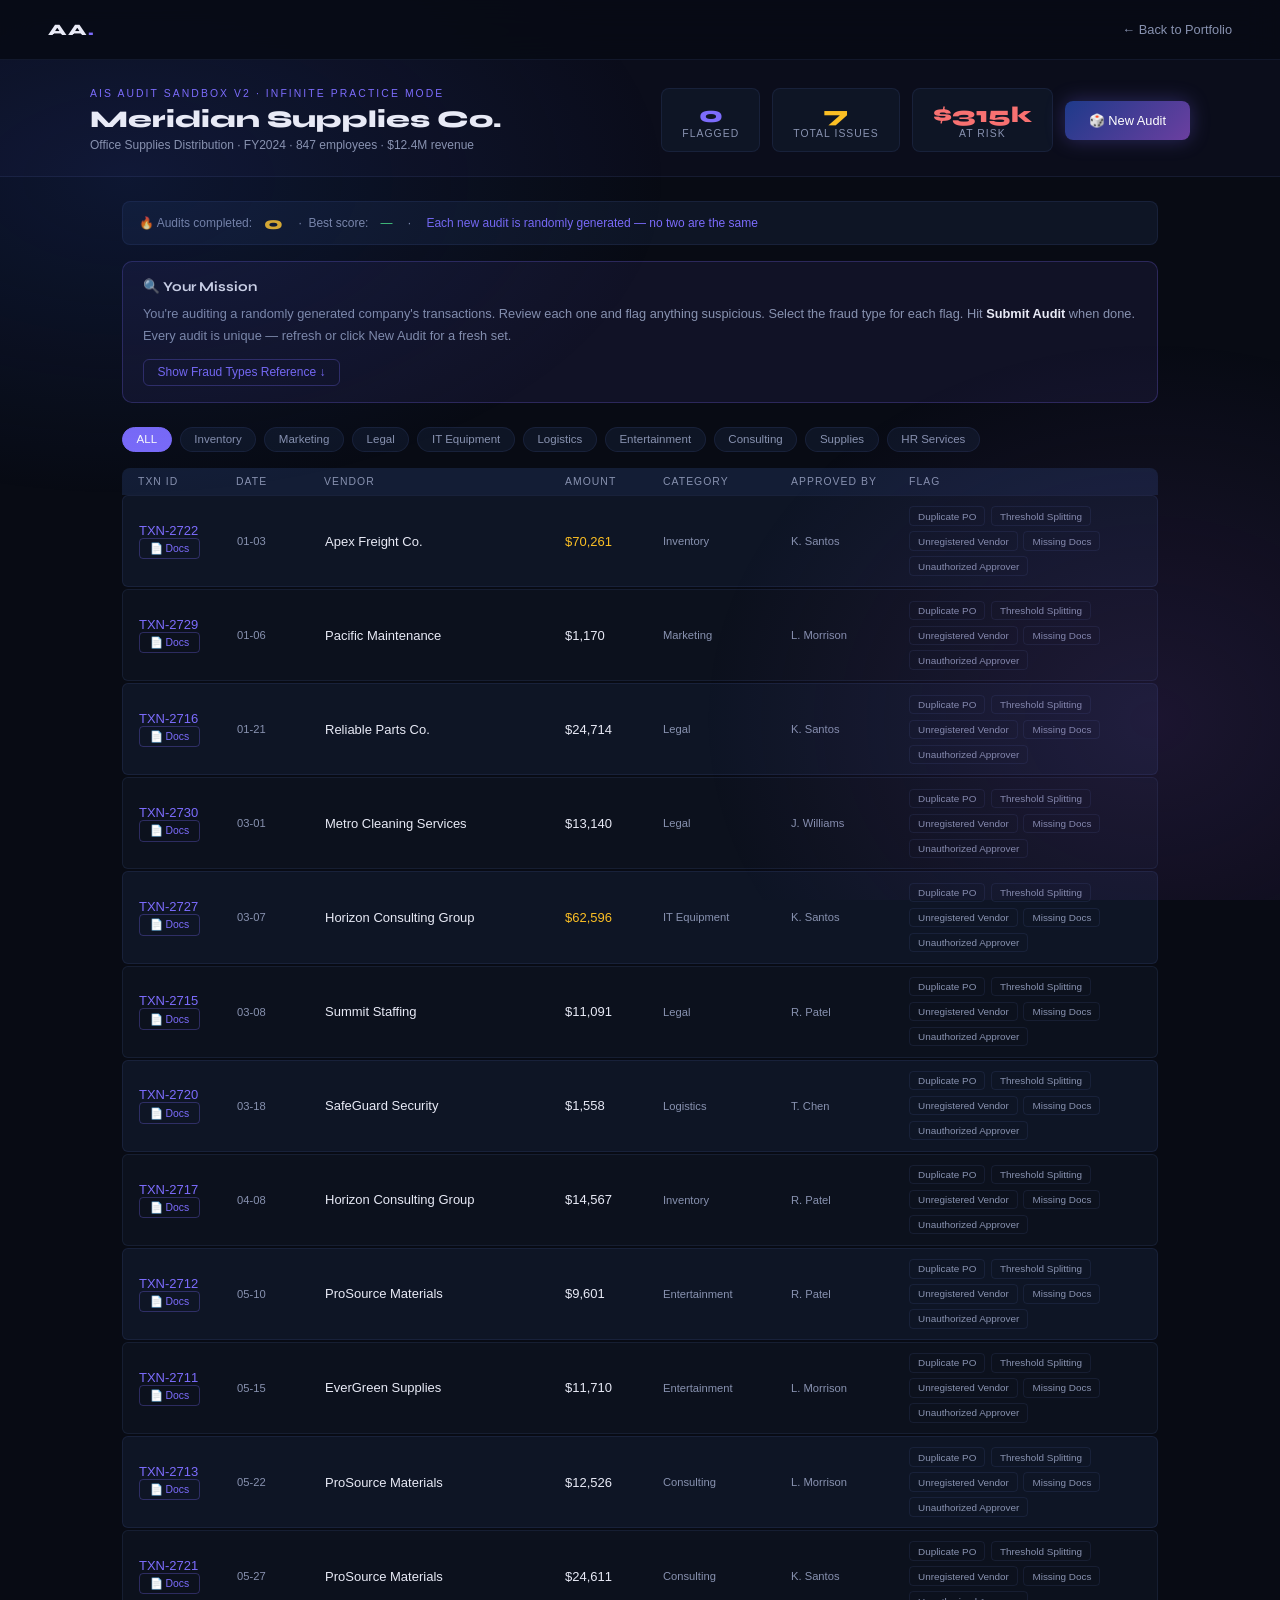
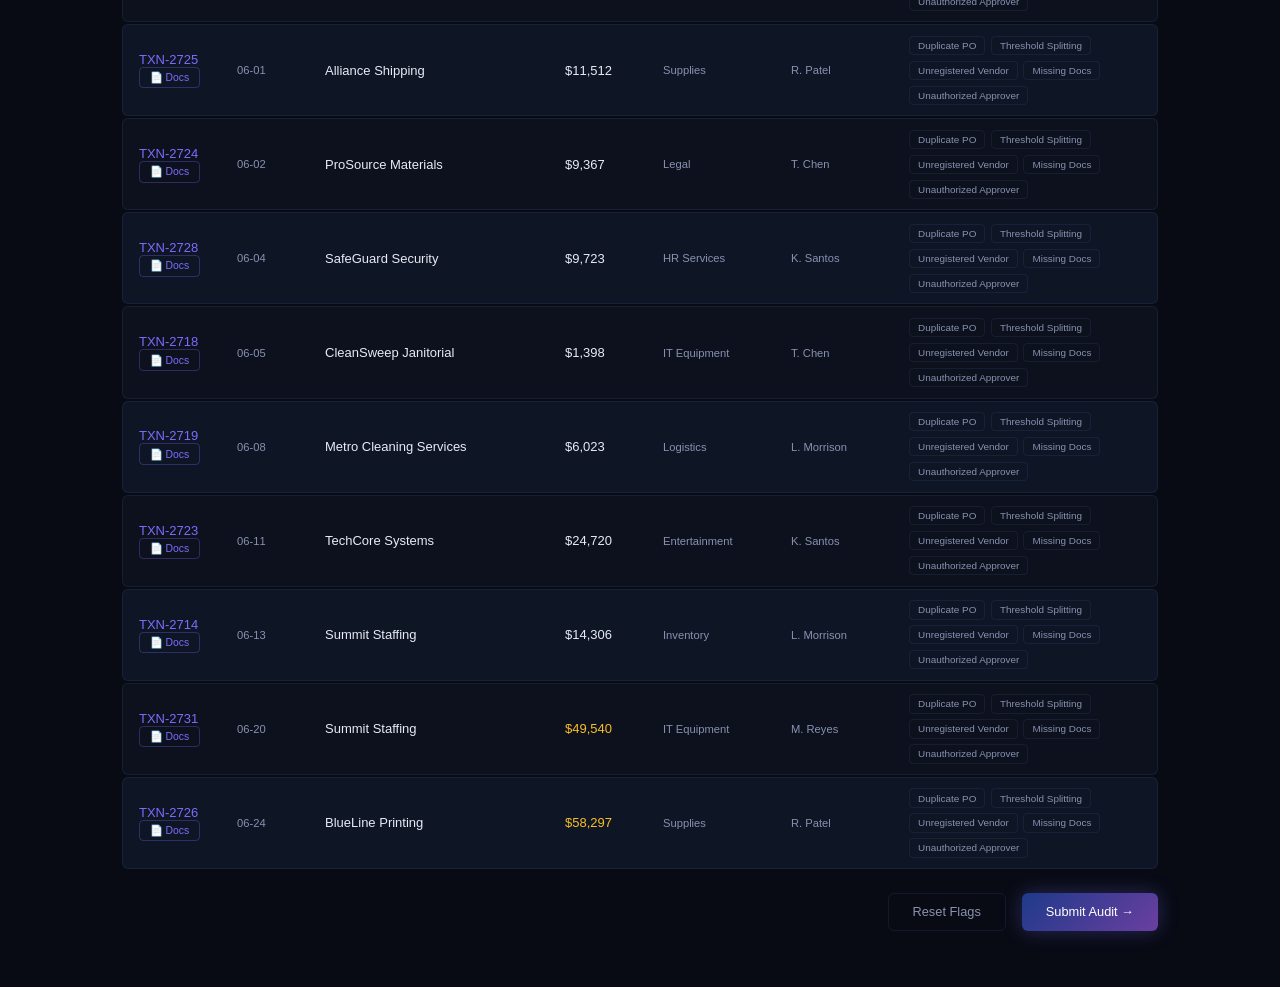
==== commit c547c4f4: "Add files via upload" ====
--- a/audit/index.html
+++ b/audit/index.html
@@ -80,6 +80,32 @@
     .report-msg{color:var(--muted);font-size:0.8rem;line-height:1.75;border-top:1px solid var(--border);padding-top:1rem}
     .streak-bar{display:flex;align-items:center;gap:0.75rem;background:var(--surface);border:1px solid var(--border);border-radius:8px;padding:0.65rem 1rem;margin-bottom:1rem;font-size:0.75rem;color:var(--muted)}
     .streak-n{font-family:'Syne',sans-serif;font-size:1.1rem;font-weight:800;color:var(--yellow)}
+    /* Three-Way Match Panel */
+    .docs-btn{background:transparent;border:1px solid rgba(124,108,252,0.3);color:var(--accent);padding:0.2rem 0.6rem;border-radius:4px;cursor:pointer;font-size:0.65rem;font-family:inherit;transition:all 0.15s;white-space:nowrap}
+    .docs-btn:hover{background:rgba(124,108,252,0.1);border-color:var(--accent)}
+    .panel-overlay{position:fixed;inset:0;background:rgba(0,0,0,0.5);z-index:200;opacity:0;pointer-events:none;transition:opacity 0.25s}
+    .panel-overlay.open{opacity:1;pointer-events:all}
+    .panel{position:fixed;top:0;right:0;width:480px;max-width:95vw;height:100vh;background:var(--surface);border-left:1px solid var(--border);z-index:201;transform:translateX(100%);transition:transform 0.3s cubic-bezier(0.4,0,0.2,1);overflow-y:auto;padding:1.75rem}
+    .panel.open{transform:translateX(0)}
+    .panel-header{display:flex;justify-content:space-between;align-items:flex-start;margin-bottom:1.5rem}
+    .panel-title{font-family:'Syne',sans-serif;font-weight:800;font-size:1rem}
+    .panel-sub{font-size:0.7rem;color:var(--muted);margin-top:0.2rem}
+    .panel-close{background:transparent;border:1px solid var(--border);color:var(--muted);width:28px;height:28px;border-radius:6px;cursor:pointer;font-size:0.9rem;display:flex;align-items:center;justify-content:center}
+    .doc-card{background:var(--surface2);border:1px solid var(--border);border-radius:10px;padding:1.25rem;margin-bottom:1rem}
+    .doc-card.mismatch{border-color:rgba(248,113,113,0.4);background:rgba(248,113,113,0.04)}
+    .doc-card.missing{border-color:rgba(250,191,36,0.3);background:rgba(250,191,36,0.04)}
+    .doc-label{font-size:0.6rem;letter-spacing:0.15em;text-transform:uppercase;color:var(--accent);margin-bottom:0.75rem;display:flex;align-items:center;gap:0.5rem}
+    .doc-label .doc-status{font-size:0.6rem;padding:0.15rem 0.5rem;border-radius:10px;background:rgba(74,222,128,0.15);color:var(--green)}
+    .doc-label .doc-status.bad{background:rgba(248,113,113,0.15);color:var(--red)}
+    .doc-label .doc-status.warn{background:rgba(250,191,36,0.15);color:var(--yellow)}
+    .doc-row{display:flex;justify-content:space-between;font-size:0.75rem;padding:0.3rem 0;border-bottom:1px solid rgba(255,255,255,0.04)}
+    .doc-row:last-child{border-bottom:none}
+    .doc-key{color:var(--muted)}
+    .doc-val{color:var(--text);font-weight:500}
+    .doc-val.flag{color:var(--red)}
+    .doc-val.warn{color:var(--yellow)}
+    .match-summary{background:rgba(74,222,128,0.08);border:1px solid rgba(74,222,128,0.2);border-radius:8px;padding:0.75rem 1rem;font-size:0.75rem;color:var(--green);margin-top:0.5rem;text-align:center}
+    .match-summary.fail{background:rgba(248,113,113,0.08);border-color:rgba(248,113,113,0.2);color:var(--red)}
     @media(max-width:768px){
       .table-header,.txn-row{grid-template-columns:80px 65px 1fr 80px}
       .txn-cat,.txn-approver{display:none}
@@ -89,6 +115,19 @@
 <body>
 
 <div class="mesh"></div>
+
+<!-- Three-Way Match Side Panel -->
+<div class="panel-overlay" id="panelOverlay" onclick="closePanel()"></div>
+<div class="panel" id="docPanel">
+  <div class="panel-header">
+    <div>
+      <div class="panel-title">📄 Three-Way Match</div>
+      <div class="panel-sub" id="panelSub">Purchase Order · Invoice · Receiving Report</div>
+    </div>
+    <button class="panel-close" onclick="closePanel()">✕</button>
+  </div>
+  <div id="panelBody"></div>
+</div>
 
 <nav>
   <a href="/" class="nav-logo">AA<span>.</span></a>
@@ -314,15 +353,55 @@
     var year = 2025;
     var dateStr = year+'-'+(month<10?'0'+month:month)+'-'+(day<10?'0'+day:day);
 
+    // ── Generate Three-Way Match docs ──
+    var finalVendor = vendor || pick(LEGIT_VENDORS);
+    var finalAmount = amount || rand(500,8000);
+    var finalApprover = (approver || pick(APPROVERS)).name;
+    var qty = rand(5,80);
+    var unitPrice = parseFloat((finalAmount / qty).toFixed(2));
+
+    var threeWayDocs;
+    if(flag === 'DUPLICATE_PO'){
+      // Invoice qty matches, but PO is already fulfilled — this payment already went through
+      threeWayDocs = {
+        po:    { vendor:finalVendor, qty:qty, unitPrice:unitPrice, total:finalAmount, status:'FULFILLED — Prior Payment Issued', approvedBy:finalApprover },
+        recv:  { vendor:finalVendor, qty:qty, receivedDate:dateStr, condition:'Accepted', inspector:pick(['W. Cruz','D. Park','A. Muñoz','B. Singh']) },
+        inv:   { vendor:finalVendor, qty:qty, unitPrice:unitPrice, total:finalAmount, invNum:'INV-'+rand(8000,9999), discrepancy:'PO already settled — duplicate billing' }
+      };
+    } else if(flag === 'MISSING_SUPPORTING_DOCS'){
+      // Invoice exists, Receiving Report is missing entirely
+      threeWayDocs = {
+        po:    { vendor:finalVendor, qty:qty, unitPrice:unitPrice, total:finalAmount, status:'Open', approvedBy:finalApprover },
+        recv:  null, // missing
+        inv:   { vendor:finalVendor, qty:qty, unitPrice:unitPrice, total:finalAmount, invNum:'INV-'+rand(8000,9999), discrepancy:null }
+      };
+    } else if(flag === 'VENDOR_NOT_REGISTERED'){
+      // Vendor on invoice differs from PO — shell vendor substitution
+      var approvedVendor = pick(LEGIT_VENDORS);
+      threeWayDocs = {
+        po:    { vendor:approvedVendor, qty:qty, unitPrice:unitPrice, total:finalAmount, status:'Open', approvedBy:finalApprover },
+        recv:  { vendor:finalVendor, qty:qty, receivedDate:dateStr, condition:'Accepted', inspector:pick(['W. Cruz','D. Park','A. Muñoz','B. Singh']) },
+        inv:   { vendor:finalVendor, qty:qty, unitPrice:unitPrice, total:finalAmount, invNum:'INV-'+rand(8000,9999), discrepancy:'Vendor on invoice does not match approved PO vendor' }
+      };
+    } else {
+      // Clean transaction — all three docs match
+      threeWayDocs = {
+        po:    { vendor:finalVendor, qty:qty, unitPrice:unitPrice, total:finalAmount, status:'Open', approvedBy:finalApprover },
+        recv:  { vendor:finalVendor, qty:qty, receivedDate:dateStr, condition:'Accepted', inspector:pick(['W. Cruz','D. Park','A. Muñoz','B. Singh']) },
+        inv:   { vendor:finalVendor, qty:qty, unitPrice:unitPrice, total:finalAmount, invNum:'INV-'+rand(8000,9999), discrepancy:null }
+      };
+    }
+
     txns.push({
       id:'TXN-'+(txnCounter++),
       date:dateStr,
-      vendor:vendor||pick(LEGIT_VENDORS),
-      amount:amount||rand(500,8000),
+      vendor:finalVendor,
+      amount:finalAmount,
       category:category,
-      approved_by:(approver||pick(APPROVERS)).name,
+      approved_by:finalApprover,
       po:po,
-      flag:flag
+      flag:flag,
+      docs:threeWayDocs
     });
   }
 
@@ -332,9 +411,25 @@
   transactions = txns;
 
   // Update header stats
-  var totalFlags = transactions.filter(function(t){return t.flag;}).length;
-  var atRiskAmt = transactions.filter(function(t){return t.flag;}).reduce(function(s,t){return s+t.amount;},0);
-  document.getElementById('totalIssues').textContent = totalFlags;
+  // GAAP fix: for Duplicate PO, only the second (fraudulent) transaction is the loss.
+  // The first occurrence is a legitimate payment — counting both would overstate exposure.
+  // atRiskAmt therefore sums only flagged transactions (the duplicate, not the original).
+  var flaggedTxns = transactions.filter(function(t){return t.flag;});
+  var atRiskAmt = flaggedTxns.reduce(function(s,t){return s+t.amount;},0);
+
+  // Auditor precision: count a duplicate PO event as ONE issue (not two separate line items).
+  // Dedup by PO number so the pair registers as a single finding.
+  var seenDupePOs = {};
+  var uniqueIssues = 0;
+  flaggedTxns.forEach(function(t){
+    if(t.flag === 'DUPLICATE_PO'){
+      if(!seenDupePOs[t.po]){ seenDupePOs[t.po] = true; uniqueIssues++; }
+    } else {
+      uniqueIssues++;
+    }
+  });
+
+  document.getElementById('totalIssues').textContent = uniqueIssues;
   document.getElementById('atRisk').textContent = atRiskAmt>=1000?'$'+Math.round(atRiskAmt/1000)+'k':'$'+atRiskAmt;
 }
 
@@ -385,7 +480,7 @@
     }
 
     html+='<div class="'+rowClass+'">'+
-      '<div class="txn-id">'+t.id+'</div>'+
+      '<div class="txn-id">'+t.id+'<br><button class="docs-btn" onclick="openPanel(this)" data-id="'+t.id+'">📄 Docs</button></div>'+
       '<div class="txn-date">'+t.date.slice(5)+'</div>'+
       '<div>'+t.vendor+'</div>'+
       '<div class="txn-amount'+(t.amount>=25000?' high':'')+'">$'+t.amount.toLocaleString()+'</div>'+
@@ -482,10 +577,82 @@
   renderTransactions();
 }
 
+// ── Three-Way Match Panel ─────────────────────────────────────
+function openPanel(el){
+  var txnId = el.getAttribute('data-id');
+  var t = transactions.find(function(x){return x.id===txnId;});
+  if(!t||!t.docs) return;
+  var d = t.docs;
+  var fmt = function(n){return '$'+parseFloat(n).toLocaleString(undefined,{minimumFractionDigits:2,maximumFractionDigits:2});};
+
+  document.getElementById('panelSub').textContent = t.id+' · '+t.vendor+' · '+t.date;
+
+  var html='';
+
+  // ── Purchase Order ──
+  var poMismatch = t.flag==='VENDOR_NOT_REGISTERED';
+  html+='<div class="doc-card'+(poMismatch?' mismatch':'')+'">'+
+    '<div class="doc-label">Purchase Order — '+t.po+
+    '<span class="doc-status'+(poMismatch?' bad':'')+'">'+(poMismatch?'⚠ Vendor Mismatch':'✓ On File')+'</span></div>'+
+    '<div class="doc-row"><span class="doc-key">Approved Vendor</span><span class="doc-val'+(poMismatch?' flag':'')+'">'+d.po.vendor+'</span></div>'+
+    '<div class="doc-row"><span class="doc-key">Qty Ordered</span><span class="doc-val">'+d.po.qty+' units</span></div>'+
+    '<div class="doc-row"><span class="doc-key">Unit Price</span><span class="doc-val">'+fmt(d.po.unitPrice)+'</span></div>'+
+    '<div class="doc-row"><span class="doc-key">PO Total</span><span class="doc-val">'+fmt(d.po.total)+'</span></div>'+
+    '<div class="doc-row"><span class="doc-key">Approved By</span><span class="doc-val">'+d.po.approvedBy+'</span></div>'+
+    '<div class="doc-row"><span class="doc-key">Status</span><span class="doc-val'+(t.flag==='DUPLICATE_PO'?' warn':'')+'">'+d.po.status+'</span></div>'+
+    '</div>';
+
+  // ── Receiving Report ──
+  if(d.recv){
+    var recvMismatch = t.flag==='VENDOR_NOT_REGISTERED';
+    html+='<div class="doc-card'+(recvMismatch?' mismatch':'')+'">'+
+      '<div class="doc-label">Receiving Report'+
+      '<span class="doc-status'+(recvMismatch?' bad':'')+'">'+( recvMismatch?'⚠ Vendor Conflict':'✓ On File')+'</span></div>'+
+      '<div class="doc-row"><span class="doc-key">Received From</span><span class="doc-val'+(recvMismatch?' flag':'')+'">'+d.recv.vendor+'</span></div>'+
+      '<div class="doc-row"><span class="doc-key">Qty Received</span><span class="doc-val">'+d.recv.qty+' units</span></div>'+
+      '<div class="doc-row"><span class="doc-key">Date Received</span><span class="doc-val">'+d.recv.receivedDate+'</span></div>'+
+      '<div class="doc-row"><span class="doc-key">Condition</span><span class="doc-val">'+d.recv.condition+'</span></div>'+
+      '<div class="doc-row"><span class="doc-key">Inspector</span><span class="doc-val">'+d.recv.inspector+'</span></div>'+
+      '</div>';
+  } else {
+    html+='<div class="doc-card missing">'+
+      '<div class="doc-label">Receiving Report<span class="doc-status warn">⚠ Not on File</span></div>'+
+      '<div style="color:var(--yellow);font-size:0.78rem;padding:0.5rem 0;">No receiving report found for this transaction. Payment cannot be verified against goods receipt.</div>'+
+      '</div>';
+  }
+
+  // ── Vendor Invoice ──
+  var invMismatch = t.flag==='VENDOR_NOT_REGISTERED';
+  var invDupe = t.flag==='DUPLICATE_PO';
+  html+='<div class="doc-card'+(invMismatch||invDupe?' mismatch':'')+'">'+
+    '<div class="doc-label">Vendor Invoice — '+d.inv.invNum+
+    '<span class="doc-status'+((invMismatch||invDupe)?' bad':'')+'">'+((invMismatch||invDupe)?'⚠ Discrepancy':'✓ On File')+'</span></div>'+
+    '<div class="doc-row"><span class="doc-key">Invoice Vendor</span><span class="doc-val'+(invMismatch?' flag':'')+'">'+d.inv.vendor+'</span></div>'+
+    '<div class="doc-row"><span class="doc-key">Qty Billed</span><span class="doc-val">'+d.inv.qty+' units</span></div>'+
+    '<div class="doc-row"><span class="doc-key">Unit Price</span><span class="doc-val">'+fmt(d.inv.unitPrice)+'</span></div>'+
+    '<div class="doc-row"><span class="doc-key">Invoice Total</span><span class="doc-val">'+fmt(d.inv.total)+'</span></div>'+
+    (d.inv.discrepancy?'<div class="doc-row"><span class="doc-key">⚠ Note</span><span class="doc-val flag">'+d.inv.discrepancy+'</span></div>':'')+
+    '</div>';
+
+  // ── Match Summary ──
+  var isClean = !t.flag || (t.flag!=='DUPLICATE_PO'&&t.flag!=='MISSING_SUPPORTING_DOCS'&&t.flag!=='VENDOR_NOT_REGISTERED');
+  html+='<div class="match-summary'+(isClean?'':' fail')+'">'+(isClean?'✓ Three-Way Match Passed — All documents reconcile':'✗ Three-Way Match Failed — Review discrepancies above')+'</div>';
+
+  document.getElementById('panelBody').innerHTML = html;
+  document.getElementById('docPanel').classList.add('open');
+  document.getElementById('panelOverlay').classList.add('open');
+}
+
+function closePanel(){
+  document.getElementById('docPanel').classList.remove('open');
+  document.getElementById('panelOverlay').classList.remove('open');
+}
+
 // ── Init ──────────────────────────────────────────────────────
 generateAudit();
 renderFilters();
 renderTransactions();
 </script>
+
 </body>
 </html>
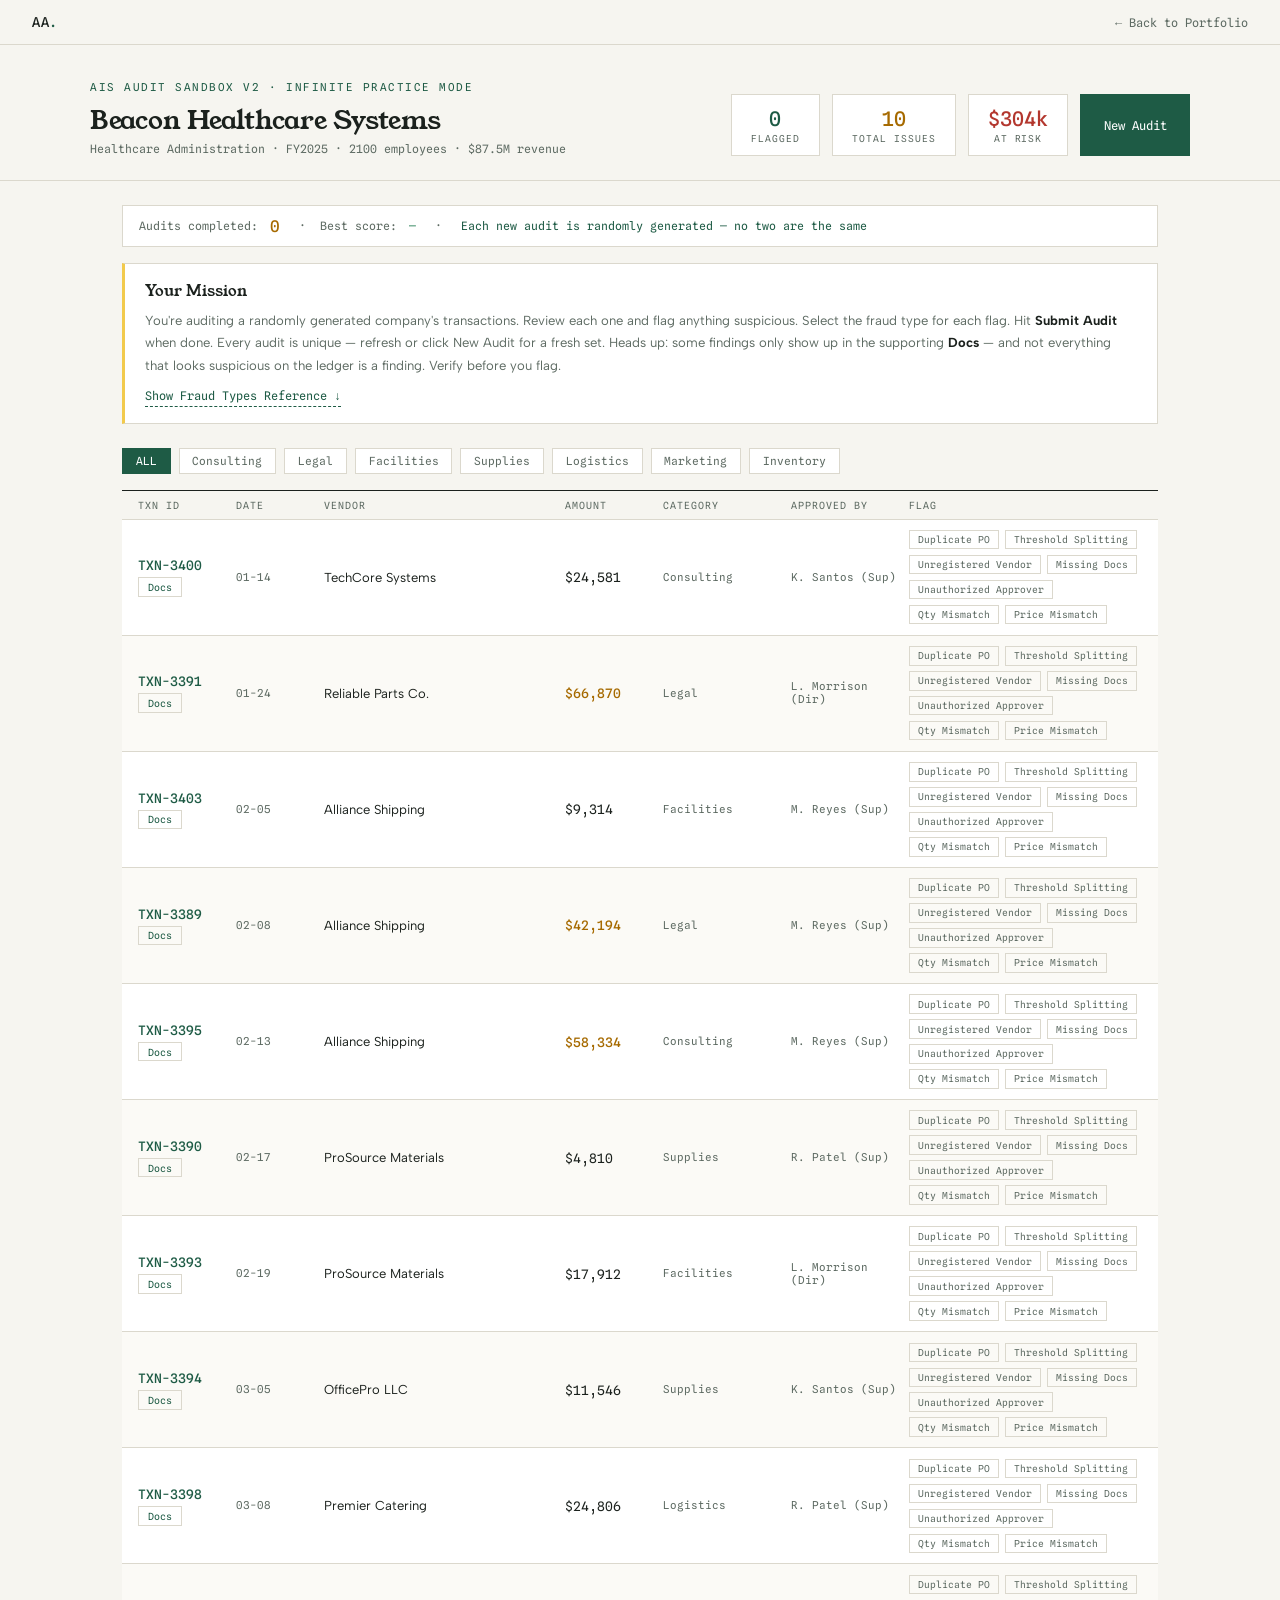
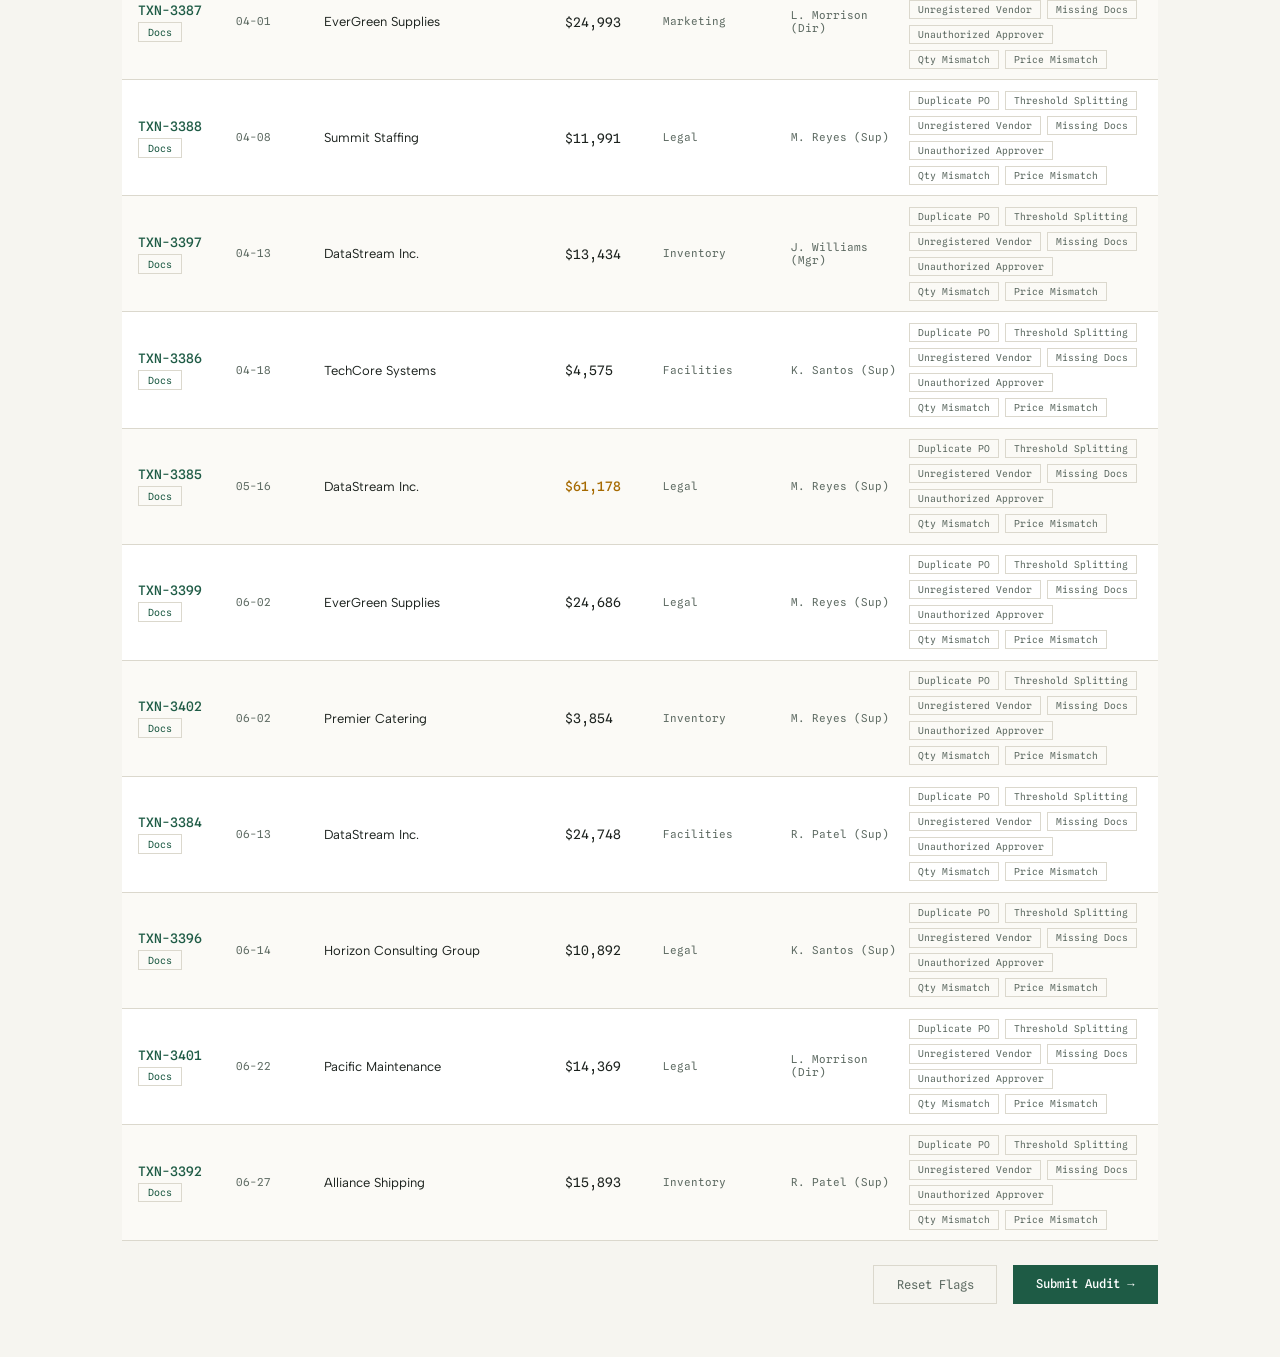
==== commit 91b1aa6c: "Add files via upload" ====
--- a/audit/index.html
+++ b/audit/index.html
@@ -4,124 +4,134 @@
   <meta charset="UTF-8"/>
   <meta name="viewport" content="width=device-width, initial-scale=1.0"/>
   <title>Aidan Aniciete | AIS Audit Sandbox</title>
-  <link rel="icon" href="data:image/svg+xml,<svg xmlns='http://www.w3.org/2000/svg' viewBox='0 0 100 100'><text y='.9em' font-size='90'>🔍</text></svg>">
-  <link href="https://fonts.googleapis.com/css2?family=DM+Mono:wght@300;400;500&family=Syne:wght@700;800&display=swap" rel="stylesheet"/>
+  <link rel="icon" href="data:image/svg+xml,<svg xmlns='http://www.w3.org/2000/svg' viewBox='0 0 100 100'><rect width='100' height='100' fill='%231E5B45'/><text x='50' y='68' font-size='52' text-anchor='middle' fill='%23F7F6F1' font-family='Georgia'>A</text></svg>">
+  <link rel="preconnect" href="https://fonts.googleapis.com">
+  <link rel="preconnect" href="https://fonts.gstatic.com" crossorigin>
+  <link href="https://fonts.googleapis.com/css2?family=Young+Serif&family=Albert+Sans:ital,wght@0,400;0,500;0,600;1,400&family=Spline+Sans+Mono:wght@400;500&display=swap" rel="stylesheet"/>
   <style>
     *,*::before,*::after{box-sizing:border-box;margin:0;padding:0}
     :root{
-      --bg:#080b14;--surface:#0e1525;--surface2:#131d35;--border:rgba(100,120,200,0.12);
-      --accent:#7c6cfc;--soft:#a78bfa;--ocean:#1e3a8a;--purple:#6b3fa0;
-      --green:#4ade80;--red:#f87171;--yellow:#fbbf24;--cyan:#22d3ee;
-      --text:#e8eaf6;--muted:#8892b0;--dim:#4a5568;
-      --font-display:'Syne',sans-serif;--font-body:'DM Sans',sans-serif;--font-mono:'DM Mono',monospace;
+      --bg:#F6F5F0;--surface:#FFFFFF;--surface2:#EFEDE6;--border:#DBD8CD;
+      --accent:#1E5B45;--soft:#2E7A5E;
+      --green:#1E7A4E;--red:#B3372E;--yellow:#A66A00;--cyan:#0E7490;--plum:#6B4FA0;
+      --tape:#F2CA4C;
+      --text:#1B211D;--muted:#5E6B63;--dim:#8C968F;
+      --font-display:'Young Serif',Georgia,serif;
+      --font-body:'Albert Sans','Helvetica Neue',Arial,sans-serif;
+      --font-mono:'Spline Sans Mono','SF Mono',Menlo,monospace;
     }
-    body{background:var(--bg);color:var(--text);font-family:var(--font-body);font-size:13px;min-height:100vh}
-    .mesh{position:fixed;inset:0;pointer-events:none;z-index:0;
-      background:radial-gradient(ellipse 60% 50% at 10% 20%,rgba(30,58,138,0.25) 0%,transparent 70%),
-        radial-gradient(ellipse 50% 60% at 90% 80%,rgba(107,63,160,0.2) 0%,transparent 70%);}
-    nav{position:fixed;top:0;left:0;right:0;z-index:100;display:flex;justify-content:space-between;align-items:center;
-      padding:1.25rem 3rem;background:rgba(8,11,20,0.85);backdrop-filter:blur(16px);border-bottom:1px solid var(--border);}
-    .nav-logo{font-family:var(--font-display);font-weight:800;font-size:1rem;letter-spacing:.05em;color:var(--text);text-decoration:none;}
+    body{background:var(--bg);color:var(--text);font-family:var(--font-body);font-size:13px;min-height:100vh;-webkit-font-smoothing:antialiased}
+    ::selection{background:var(--tape);color:var(--text)}
+    a:focus-visible,button:focus-visible{outline:2px solid var(--accent);outline-offset:2px}
+    nav{position:sticky;top:0;z-index:100;display:flex;justify-content:space-between;align-items:baseline;
+      padding:.85rem 2rem;background:rgba(246,245,240,.92);backdrop-filter:blur(8px);border-bottom:1px solid var(--border);}
+    .nav-logo{font-family:var(--font-mono);font-weight:500;font-size:.85rem;letter-spacing:.04em;color:var(--text);text-decoration:none;}
     .nav-logo span{color:var(--accent);}
-    .nav-back{font-size:.8rem;color:var(--muted);text-decoration:none;transition:color .2s;}
-    .nav-back:hover{color:var(--text);}
-    .header{border-bottom:1px solid var(--border);padding:5.5rem 2rem 1.5rem;background:rgba(124,108,252,0.03);position:relative;z-index:1;}
-    .header-inner{max-width:1100px;margin:0 auto;display:flex;justify-content:space-between;align-items:flex-start;flex-wrap:wrap;gap:1rem}
-    .eyebrow{font-size:0.65rem;letter-spacing:0.2em;color:var(--accent);margin-bottom:0.4rem;text-transform:uppercase}
-    .company-name{font-family:'Syne',sans-serif;font-size:1.5rem;font-weight:800;margin-bottom:0.25rem}
-    .company-sub{color:var(--muted);font-size:0.75rem}
-    .stats{display:flex;gap:0.75rem;flex-wrap:wrap;align-items:center}
-    .stat-box{background:var(--surface);border:1px solid var(--border);border-radius:8px;padding:0.75rem 1.25rem;text-align:center}
-    .stat-n{font-family:'Syne',sans-serif;font-size:1.4rem;font-weight:800}
-    .stat-l{font-size:0.65rem;color:var(--muted);text-transform:uppercase;letter-spacing:0.1em}
-    .btn-new{background:linear-gradient(135deg,var(--ocean),var(--purple));color:#fff;border:none;padding:0.75rem 1.5rem;border-radius:8px;cursor:pointer;font-family:inherit;font-size:0.8rem;font-weight:500;box-shadow:0 0 20px rgba(124,108,252,0.3);transition:all 0.2s;white-space:nowrap}
-    .btn-new:hover{box-shadow:0 0 30px rgba(124,108,252,0.5);transform:translateY(-1px)}
+    .nav-back{font-family:var(--font-mono);font-size:.74rem;color:var(--muted);text-decoration:none;transition:color .15s;}
+    .nav-back:hover{color:var(--text);border-bottom:2px solid var(--tape);}
+    .header{border-bottom:1px solid var(--border);padding:2.25rem 2rem 1.5rem;position:relative;z-index:1;}
+    .header-inner{max-width:1100px;margin:0 auto;display:flex;justify-content:space-between;align-items:flex-end;flex-wrap:wrap;gap:1rem}
+    .eyebrow{font-family:var(--font-mono);font-size:.68rem;letter-spacing:.14em;color:var(--accent);margin-bottom:.5rem;text-transform:uppercase}
+    .company-name{font-family:var(--font-display);font-size:1.6rem;font-weight:400;margin-bottom:.25rem;letter-spacing:-.01em}
+    .company-sub{color:var(--muted);font-family:var(--font-mono);font-size:.72rem}
+    .stats{display:flex;gap:.75rem;flex-wrap:wrap;align-items:stretch}
+    .stat-box{background:var(--surface);border:1px solid var(--border);padding:.7rem 1.2rem;text-align:center}
+    .stat-n{font-family:var(--font-mono);font-size:1.25rem;font-weight:500}
+    .stat-l{font-family:var(--font-mono);font-size:.6rem;color:var(--muted);text-transform:uppercase;letter-spacing:.1em;margin-top:.15rem}
+    .btn-new{background:var(--accent);color:#fff;border:1px solid var(--accent);padding:.7rem 1.4rem;cursor:pointer;font-family:var(--font-mono);font-size:.76rem;transition:background .15s;white-space:nowrap}
+    .btn-new:hover{background:var(--text);border-color:var(--text)}
     .wrap{max-width:1100px;margin:0 auto;padding:1.5rem 2rem}
-    .session-badge{display:inline-flex;align-items:center;gap:0.5rem;background:rgba(124,108,252,0.1);border:1px solid rgba(124,108,252,0.25);border-radius:20px;padding:0.35rem 0.85rem;font-size:0.7rem;color:var(--accent);margin-bottom:1rem}
-    .instructions{background:rgba(124,108,252,0.08);border:1px solid rgba(124,108,252,0.25);border-radius:10px;padding:1rem 1.25rem;margin-bottom:1.5rem}
-    .inst-title{font-family:'Syne',sans-serif;font-weight:700;margin-bottom:0.5rem;font-size:0.85rem}
-    .inst-body{color:var(--muted);line-height:1.7;font-size:0.8rem}
-    .hint-btn{margin-top:0.75rem;background:transparent;border:1px solid rgba(124,108,252,0.3);color:var(--accent);padding:0.35rem 0.85rem;border-radius:6px;cursor:pointer;font-size:0.75rem;font-family:inherit}
-    .hints-grid{display:grid;grid-template-columns:repeat(auto-fit,minmax(220px,1fr));gap:0.75rem;margin-top:0.75rem}
-    .hint-card{background:var(--surface);border-radius:8px;padding:0.75rem}
-    .hint-label{font-weight:500;margin-bottom:0.3rem;font-size:0.75rem}
-    .hint-desc{color:var(--muted);font-size:0.7rem;line-height:1.5}
-    .filters{display:flex;gap:0.5rem;margin-bottom:1rem;flex-wrap:wrap}
-    .filter-btn{background:var(--surface);color:var(--muted);border:1px solid var(--border);padding:0.35rem 0.85rem;border-radius:20px;cursor:pointer;font-size:0.72rem;font-family:inherit;transition:all 0.2s}
+    .session-badge{display:inline-flex;align-items:center;gap:.5rem;background:var(--surface);border:1px solid var(--border);padding:.35rem .85rem;font-family:var(--font-mono);font-size:.68rem;color:var(--accent);margin-bottom:1rem}
+    .streak-bar{display:flex;align-items:center;gap:.75rem;background:var(--surface);border:1px solid var(--border);padding:.65rem 1rem;margin-bottom:1rem;font-family:var(--font-mono);font-size:.72rem;color:var(--muted);flex-wrap:wrap}
+    .streak-n{font-family:var(--font-mono);font-size:1rem;font-weight:500;color:var(--yellow)}
+    .instructions{background:var(--surface);border:1px solid var(--border);border-left:3px solid var(--tape);padding:1rem 1.25rem;margin-bottom:1.5rem}
+    .inst-title{font-family:var(--font-display);font-weight:400;margin-bottom:.5rem;font-size:.95rem}
+    .inst-body{color:var(--muted);line-height:1.7;font-size:.82rem}
+    .inst-body strong{color:var(--text) !important}
+    .hint-btn{margin-top:.75rem;background:transparent;border:none;border-bottom:1px dashed var(--accent);color:var(--accent);padding:0 0 .1rem;cursor:pointer;font-size:.74rem;font-family:var(--font-mono)}
+    .hints-grid{display:grid;grid-template-columns:repeat(auto-fit,minmax(220px,1fr));gap:.75rem;margin-top:.9rem}
+    .hint-card{background:var(--bg);padding:.75rem;border:1px solid var(--border)}
+    .hint-label{font-weight:600;margin-bottom:.3rem;font-size:.75rem}
+    .hint-desc{color:var(--muted);font-size:.72rem;line-height:1.5}
+    .filters{display:flex;gap:.5rem;margin-bottom:1rem;flex-wrap:wrap}
+    .filter-btn{background:var(--surface);color:var(--muted);border:1px solid var(--border);padding:.32rem .8rem;cursor:pointer;font-size:.7rem;font-family:var(--font-mono);transition:all .15s}
+    .filter-btn:hover{border-color:var(--accent);color:var(--text)}
     .filter-btn.active{background:var(--accent);color:#fff;border-color:var(--accent)}
-    .table-header{display:grid;grid-template-columns:90px 80px 1fr 90px 120px 110px 1fr;gap:0.5rem;padding:0.5rem 1rem;background:var(--surface2);border-radius:8px 8px 0 0;font-size:0.65rem;letter-spacing:0.1em;text-transform:uppercase;color:var(--muted)}
-    .txn-list{display:flex;flex-direction:column;gap:2px;margin-bottom:1.5rem}
-    .txn-row{display:grid;grid-template-columns:90px 80px 1fr 90px 120px 110px 1fr;gap:0.5rem;padding:0.65rem 1rem;border-radius:6px;transition:all 0.2s;align-items:center;border:1px solid var(--border)}
+    .table-header{display:grid;grid-template-columns:90px 80px 1fr 90px 120px 110px 1fr;gap:.5rem;padding:.5rem 1rem;border-top:1px solid var(--text);border-bottom:1px solid var(--border);font-family:var(--font-mono);font-size:.62rem;letter-spacing:.1em;text-transform:uppercase;color:var(--muted)}
+    .txn-list{display:flex;flex-direction:column;margin-bottom:1.5rem}
+    .txn-row{display:grid;grid-template-columns:90px 80px 1fr 90px 120px 110px 1fr;gap:.5rem;padding:.65rem 1rem;transition:background .15s;align-items:center;border-bottom:1px solid var(--border);background:var(--surface)}
     .txn-row.even{background:var(--surface)}
-    .txn-row.odd{background:rgba(17,24,39,0.5)}
-    .txn-row.flagged{background:rgba(124,108,252,0.08);border-color:rgba(124,108,252,0.25)}
-    .txn-row.r-correct{background:rgba(16,185,129,0.08);border-color:rgba(16,185,129,0.3)}
-    .txn-row.r-wrong{background:rgba(239,68,68,0.08);border-color:rgba(239,68,68,0.3)}
-    .txn-row.r-missed{background:rgba(239,68,68,0.06);border-color:rgba(239,68,68,0.2)}
-    .txn-id{color:var(--accent);font-weight:500}
-    .txn-date,.txn-cat,.txn-approver{color:var(--muted);font-size:0.7rem}
-    .txn-amount{color:var(--text)}
-    .txn-amount.high{color:var(--yellow)}
-    .flag-btns{display:flex;gap:0.35rem;flex-wrap:wrap}
-    .flag-btn{background:transparent;color:var(--muted);border:1px solid var(--border);padding:0.2rem 0.5rem;border-radius:4px;cursor:pointer;font-size:0.62rem;font-family:inherit;transition:all 0.15s;white-space:nowrap}
+    .txn-row.odd{background:#FBFAF6}
+    .txn-row.flagged{background:#EAF0EC;border-left:3px solid var(--accent);padding-left:calc(1rem - 3px)}
+    .txn-row.r-correct{background:#E9F2EC;border-left:3px solid var(--green);padding-left:calc(1rem - 3px)}
+    .txn-row.r-wrong{background:#F6E9E7;border-left:3px solid var(--red);padding-left:calc(1rem - 3px)}
+    .txn-row.r-missed{background:#F7F0E2;border-left:3px solid var(--yellow);padding-left:calc(1rem - 3px)}
+    .txn-id{color:var(--accent);font-family:var(--font-mono);font-weight:500}
+    .txn-date,.txn-cat,.txn-approver{color:var(--muted);font-family:var(--font-mono);font-size:.68rem}
+    .txn-amount{color:var(--text);font-family:var(--font-mono)}
+    .txn-amount.high{color:var(--yellow);font-weight:500}
+    .flag-btns{display:flex;gap:.35rem;flex-wrap:wrap}
+    .flag-btn{background:transparent;color:var(--muted);border:1px solid var(--border);padding:.2rem .5rem;cursor:pointer;font-size:.6rem;font-family:var(--font-mono);transition:all .15s;white-space:nowrap}
+    .flag-btn:hover{border-color:var(--muted);color:var(--text)}
     .flag-btn.selected{color:#fff}
-    .result-text{font-size:0.72rem}
+    .result-text{font-size:.72rem;font-family:var(--font-mono)}
     .actions{display:flex;justify-content:flex-end;gap:1rem;margin-bottom:2rem}
-    .btn{padding:0.65rem 1.5rem;border-radius:6px;cursor:pointer;font-family:inherit;font-size:0.8rem;border:none;transition:all 0.2s}
-    .btn-reset{background:transparent;border:1px solid var(--border);color:var(--muted)}
-    .btn-submit{background:linear-gradient(135deg,var(--ocean),var(--purple));color:#fff;font-weight:500;box-shadow:0 0 20px rgba(124,108,252,.3)}
-    .btn-submit:hover{box-shadow:0 0 30px rgba(124,108,252,0.5);transform:translateY(-1px)}
-    .report{background:var(--surface);border:1px solid var(--border);border-radius:12px;padding:2rem;margin-top:1rem}
-    .report-title{font-family:'Syne',sans-serif;font-size:1.25rem;font-weight:800;margin-bottom:1.5rem}
+    .btn{padding:.65rem 1.4rem;cursor:pointer;font-family:var(--font-mono);font-size:.76rem;border:1px solid var(--border);transition:all .15s;background:transparent}
+    .btn-reset{color:var(--muted)}
+    .btn-reset:hover{color:var(--text);border-color:var(--text)}
+    .btn-submit{background:var(--accent);color:#fff;border-color:var(--accent);font-weight:500}
+    .btn-submit:hover{background:var(--text);border-color:var(--text)}
+    .report{background:var(--surface);border:1px solid var(--border);padding:2rem;margin-top:1rem}
+    .report-title{font-family:var(--font-display);font-size:1.25rem;font-weight:400;margin-bottom:1.5rem}
     .score-grid{display:grid;grid-template-columns:repeat(auto-fit,minmax(150px,1fr));gap:1rem;margin-bottom:1.5rem}
-    .score-card{background:var(--bg);border-radius:8px;padding:1rem;text-align:center;border:1px solid var(--border)}
-    .score-n{font-family:'Syne',sans-serif;font-size:1.75rem;font-weight:800}
-    .score-l{font-size:0.7rem;color:var(--muted);text-transform:uppercase;letter-spacing:0.1em;margin-top:0.25rem}
-    .report-msg{color:var(--muted);font-size:0.8rem;line-height:1.75;border-top:1px solid var(--border);padding-top:1rem}
-    .streak-bar{display:flex;align-items:center;gap:0.75rem;background:var(--surface);border:1px solid var(--border);border-radius:8px;padding:0.65rem 1rem;margin-bottom:1rem;font-size:0.75rem;color:var(--muted)}
-    .streak-n{font-family:'Syne',sans-serif;font-size:1.1rem;font-weight:800;color:var(--yellow)}
+    .score-card{background:var(--bg);padding:1rem;text-align:center;border:1px solid var(--border)}
+    .score-n{font-family:var(--font-mono);font-size:1.6rem;font-weight:500}
+    .score-l{font-family:var(--font-mono);font-size:.62rem;color:var(--muted);text-transform:uppercase;letter-spacing:.1em;margin-top:.25rem}
+    .report-msg{color:var(--muted);font-size:.82rem;line-height:1.75;border-top:1px solid var(--border);padding-top:1rem}
     /* Three-Way Match Panel */
-    .docs-btn{background:transparent;border:1px solid rgba(124,108,252,0.3);color:var(--accent);padding:0.2rem 0.6rem;border-radius:4px;cursor:pointer;font-size:0.65rem;font-family:inherit;transition:all 0.15s;white-space:nowrap}
-    .docs-btn:hover{background:rgba(124,108,252,0.1);border-color:var(--accent)}
-    .panel-overlay{position:fixed;inset:0;background:rgba(0,0,0,0.5);z-index:200;opacity:0;pointer-events:none;transition:opacity 0.25s}
+    .docs-btn{background:transparent;border:1px solid var(--border);color:var(--accent);padding:.18rem .55rem;cursor:pointer;font-size:.62rem;font-family:var(--font-mono);transition:all .15s;white-space:nowrap;margin-top:.25rem}
+    .docs-btn:hover{border-color:var(--accent);background:#EAF0EC}
+    .panel-overlay{position:fixed;inset:0;background:rgba(27,33,29,.4);z-index:200;opacity:0;pointer-events:none;transition:opacity .25s}
     .panel-overlay.open{opacity:1;pointer-events:all}
-    .panel{position:fixed;top:0;right:0;width:480px;max-width:95vw;height:100vh;background:var(--surface);border-left:1px solid var(--border);z-index:201;transform:translateX(100%);transition:transform 0.3s cubic-bezier(0.4,0,0.2,1);overflow-y:auto;padding:1.75rem}
+    .panel{position:fixed;top:0;right:0;width:480px;max-width:95vw;height:100vh;background:var(--bg);border-left:1px solid var(--border);z-index:201;transform:translateX(100%);transition:transform .3s cubic-bezier(0.4,0,0.2,1);overflow-y:auto;padding:1.75rem}
     .panel.open{transform:translateX(0)}
     .panel-header{display:flex;justify-content:space-between;align-items:flex-start;margin-bottom:1.5rem}
-    .panel-title{font-family:'Syne',sans-serif;font-weight:800;font-size:1rem}
-    .panel-sub{font-size:0.7rem;color:var(--muted);margin-top:0.2rem}
-    .panel-close{background:transparent;border:1px solid var(--border);color:var(--muted);width:28px;height:28px;border-radius:6px;cursor:pointer;font-size:0.9rem;display:flex;align-items:center;justify-content:center}
-    .doc-card{background:var(--surface2);border:1px solid var(--border);border-radius:10px;padding:1.25rem;margin-bottom:1rem}
-    .doc-card.mismatch{border-color:rgba(248,113,113,0.4);background:rgba(248,113,113,0.04)}
-    .doc-card.missing{border-color:rgba(250,191,36,0.3);background:rgba(250,191,36,0.04)}
-    .doc-label{font-size:0.6rem;letter-spacing:0.15em;text-transform:uppercase;color:var(--accent);margin-bottom:0.75rem;display:flex;align-items:center;gap:0.5rem}
-    .doc-label .doc-status{font-size:0.6rem;padding:0.15rem 0.5rem;border-radius:10px;background:rgba(74,222,128,0.15);color:var(--green)}
-    .doc-label .doc-status.bad{background:rgba(248,113,113,0.15);color:var(--red)}
-    .doc-label .doc-status.warn{background:rgba(250,191,36,0.15);color:var(--yellow)}
-    .doc-row{display:flex;justify-content:space-between;font-size:0.75rem;padding:0.3rem 0;border-bottom:1px solid rgba(255,255,255,0.04)}
+    .panel-title{font-family:var(--font-display);font-weight:400;font-size:1.05rem}
+    .panel-sub{font-family:var(--font-mono);font-size:.68rem;color:var(--muted);margin-top:.25rem}
+    .panel-close{background:transparent;border:1px solid var(--border);color:var(--muted);width:28px;height:28px;cursor:pointer;font-size:.9rem;display:flex;align-items:center;justify-content:center}
+    .panel-close:hover{color:var(--text);border-color:var(--text)}
+    .doc-card{background:var(--surface);border:1px solid var(--border);padding:1.25rem;margin-bottom:1rem}
+    .doc-card.mismatch{border-color:var(--red);border-left-width:3px}
+    .doc-card.missing{border-color:var(--yellow);border-left-width:3px}
+    .doc-label{font-family:var(--font-mono);font-size:.6rem;letter-spacing:.14em;text-transform:uppercase;color:var(--accent);margin-bottom:.75rem;display:flex;align-items:center;gap:.5rem;flex-wrap:wrap}
+    .doc-label .doc-status{font-size:.6rem;padding:.15rem .5rem;background:#E9F2EC;color:var(--green)}
+    .doc-label .doc-status.bad{background:#F6E9E7;color:var(--red)}
+    .doc-label .doc-status.warn{background:#F7F0E2;color:var(--yellow)}
+    .doc-row{display:flex;justify-content:space-between;font-size:.75rem;padding:.3rem 0;border-bottom:1px solid var(--surface2)}
     .doc-row:last-child{border-bottom:none}
     .doc-key{color:var(--muted)}
-    .doc-val{color:var(--text);font-weight:500}
+    .doc-val{color:var(--text);font-weight:500;font-family:var(--font-mono);font-size:.72rem;text-align:right}
     .doc-val.flag{color:var(--red)}
     .doc-val.warn{color:var(--yellow)}
-    .match-summary{background:rgba(74,222,128,0.08);border:1px solid rgba(74,222,128,0.2);border-radius:8px;padding:0.75rem 1rem;font-size:0.75rem;color:var(--green);margin-top:0.5rem;text-align:center}
-    .match-summary.fail{background:rgba(248,113,113,0.08);border-color:rgba(248,113,113,0.2);color:var(--red)}
+    .match-summary{background:#E9F2EC;border:1px solid var(--green);padding:.75rem 1rem;font-family:var(--font-mono);font-size:.72rem;color:var(--green);margin-top:.5rem;text-align:center}
+    .match-summary.fail{background:#F6E9E7;border-color:var(--red);color:var(--red)}
     @media(max-width:768px){
       .table-header,.txn-row{grid-template-columns:80px 65px 1fr 80px}
       .txn-cat,.txn-approver{display:none}
+      nav{padding:.85rem 1.25rem}
+      .header,.wrap{padding-left:1.25rem;padding-right:1.25rem}
     }
+    @media(prefers-reduced-motion:reduce){*,*::before,*::after{transition:none !important}}
   </style>
 </head>
 <body>
-
-<div class="mesh"></div>
 
 <!-- Three-Way Match Side Panel -->
 <div class="panel-overlay" id="panelOverlay" onclick="closePanel()"></div>
 <div class="panel" id="docPanel">
   <div class="panel-header">
     <div>
-      <div class="panel-title">📄 Three-Way Match</div>
+      <div class="panel-title">Three-Way Match</div>
       <div class="panel-sub" id="panelSub">Purchase Order · Invoice · Receiving Report</div>
     </div>
     <button class="panel-close" onclick="closePanel()">✕</button>
@@ -145,42 +155,50 @@
       <div class="stat-box"><div class="stat-n" id="flagCount" style="color:var(--accent)">0</div><div class="stat-l">Flagged</div></div>
       <div class="stat-box"><div class="stat-n" id="totalIssues" style="color:var(--yellow)">—</div><div class="stat-l">Total Issues</div></div>
       <div class="stat-box"><div class="stat-n" id="atRisk" style="color:var(--red)">—</div><div class="stat-l">At Risk</div></div>
-      <button class="btn-new" onclick="newAudit()">🎲 New Audit</button>
+      <button class="btn-new" onclick="newAudit()">New Audit</button>
     </div>
   </div>
 </div>
 
 <div class="wrap">
   <div class="streak-bar">
-    🔥 Audits completed: <span class="streak-n" id="streakCount">0</span>
+    Audits completed: <span class="streak-n" id="streakCount">0</span>
     &nbsp;·&nbsp; Best score: <span id="bestScore" style="color:var(--green)">—</span>
     &nbsp;·&nbsp; <span style="color:var(--accent)">Each new audit is randomly generated — no two are the same</span>
   </div>
 
   <div class="instructions">
-    <div class="inst-title">🔍 Your Mission</div>
-    <div class="inst-body">You're auditing a randomly generated company's transactions. Review each one and flag anything suspicious. Select the fraud type for each flag. Hit <strong style="color:var(--text)">Submit Audit</strong> when done. Every audit is unique — refresh or click New Audit for a fresh set.</div>
+    <div class="inst-title">Your Mission</div>
+    <div class="inst-body">You're auditing a randomly generated company's transactions. Review each one and flag anything suspicious. Select the fraud type for each flag. Hit <strong style="color:var(--text)">Submit Audit</strong> when done. Every audit is unique — refresh or click New Audit for a fresh set. Heads up: some findings only show up in the supporting <strong style="color:var(--text)">Docs</strong> — and not everything that looks suspicious on the ledger is a finding. Verify before you flag.</div>
     <button class="hint-btn" onclick="toggleHints()">Show Fraud Types Reference ↓</button>
     <div id="hintsGrid" class="hints-grid" style="display:none">
-      <div class="hint-card" style="border:1px solid rgba(245,158,11,0.3)">
-        <div class="hint-label" style="color:#fbbf24">● Duplicate PO</div>
+      <div class="hint-card" style="border-left:3px solid #A66A00">
+        <div class="hint-label" style="color:#A66A00">● Duplicate PO</div>
         <div class="hint-desc">Same PO number on multiple transactions — potential double payment.</div>
       </div>
-      <div class="hint-card" style="border:1px solid rgba(239,68,68,0.3)">
-        <div class="hint-label" style="color:#f87171">● Threshold Splitting</div>
+      <div class="hint-card" style="border-left:3px solid #B3372E">
+        <div class="hint-label" style="color:#B3372E">● Threshold Splitting</div>
         <div class="hint-desc">Amounts just below the $25,000 approval limit — structuring to avoid oversight.</div>
       </div>
-      <div class="hint-card" style="border:1px solid rgba(139,92,246,0.3)">
-        <div class="hint-label" style="color:#a78bfa">● Unregistered Vendor</div>
+      <div class="hint-card" style="border-left:3px solid #6B4FA0">
+        <div class="hint-label" style="color:#6B4FA0">● Unregistered Vendor</div>
         <div class="hint-desc">Vendor not in the approved master list — potential shell company.</div>
       </div>
-      <div class="hint-card" style="border:1px solid rgba(6,182,212,0.3)">
-        <div class="hint-label" style="color:#22d3ee">● Missing Documentation</div>
+      <div class="hint-card" style="border-left:3px solid #0E7490">
+        <div class="hint-label" style="color:#0E7490">● Missing Documentation</div>
         <div class="hint-desc">No supporting invoice or delivery confirmation on file.</div>
       </div>
-      <div class="hint-card" style="border:1px solid rgba(16,185,129,0.3)">
-        <div class="hint-label" style="color:#4ade80">● Unauthorized Approver</div>
+      <div class="hint-card" style="border-left:3px solid #1E7A4E">
+        <div class="hint-label" style="color:#1E7A4E">● Unauthorized Approver</div>
         <div class="hint-desc">Transaction approved by someone without authority for that amount or category.</div>
+      </div>
+      <div class="hint-card" style="border-left:3px solid #4E5DA8">
+        <div class="hint-label" style="color:#4E5DA8">● Qty Mismatch</div>
+        <div class="hint-desc">Invoice bills more units than the PO ordered and receiving confirmed. Only visible in the Docs — the ledger row looks clean.</div>
+      </div>
+      <div class="hint-card" style="border-left:3px solid #8A2E5E">
+        <div class="hint-label" style="color:#8A2E5E">● Price Mismatch</div>
+        <div class="hint-desc">Invoice unit price exceeds the contracted PO rate. Only visible in the Docs — the ledger row looks clean.</div>
       </div>
     </div>
   </div>
@@ -235,11 +253,13 @@
 ];
 
 var FRAUD_TYPES = {
-  DUPLICATE_PO:{label:'Duplicate PO',color:'#fbbf24'},
-  BELOW_APPROVAL_THRESHOLD:{label:'Threshold Splitting',color:'#f87171'},
-  VENDOR_NOT_REGISTERED:{label:'Unregistered Vendor',color:'#a78bfa'},
-  MISSING_SUPPORTING_DOCS:{label:'Missing Docs',color:'#22d3ee'},
-  UNAUTHORIZED_APPROVER:{label:'Unauthorized Approver',color:'#4ade80'},
+  DUPLICATE_PO:{label:'Duplicate PO',color:'#A66A00'},
+  BELOW_APPROVAL_THRESHOLD:{label:'Threshold Splitting',color:'#B3372E'},
+  VENDOR_NOT_REGISTERED:{label:'Unregistered Vendor',color:'#6B4FA0'},
+  MISSING_SUPPORTING_DOCS:{label:'Missing Docs',color:'#0E7490'},
+  UNAUTHORIZED_APPROVER:{label:'Unauthorized Approver',color:'#1E7A4E'},
+  QTY_MISMATCH:{label:'Qty Mismatch',color:'#4E5DA8'},
+  PRICE_MISMATCH:{label:'Price Mismatch',color:'#8A2E5E'},
 };
 
 // ── State ─────────────────────────────────────────────────────
@@ -282,6 +302,17 @@
   // Pick fraud types to use this round (3-5 types)
   var allFraudTypes = Object.keys(FRAUD_TYPES);
   var activeFraudTypes = shuffle(allFraudTypes).slice(0,rand(3,5));
+  // Guarantee at least one doc-only finding per audit — these can't be caught from the ledger row alone
+  var docOnly = ['QTY_MISMATCH','PRICE_MISMATCH'];
+  if(activeFraudTypes.indexOf('QTY_MISMATCH')===-1 && activeFraudTypes.indexOf('PRICE_MISMATCH')===-1){
+    activeFraudTypes[activeFraudTypes.length-1] = pick(docOnly);
+  }
+
+  // Red herrings — clean transactions engineered to look suspicious from the ledger row.
+  // Flagging these is a false positive; the docs prove them clean.
+  var cleanSlots = [...Array(total).keys()].filter(function(i){return fraudSlots.indexOf(i)===-1;});
+  var decoySlots = shuffle(cleanSlots).slice(0,2);
+  var director = APPROVERS.filter(function(a){return a.level==='director';})[0];
 
   // Assign fraud types to slots
   var fraudAssignments = {};
@@ -306,6 +337,16 @@
       vendor = pick(LEGIT_VENDORS);
       amount = rand(500,15000);
       approver = pick(APPROVERS);
+      // Red herrings: look suspicious on the surface, but fully documented and properly approved
+      if(i===decoySlots[0]){
+        // Near the $25k threshold — but approved at director level, docs clean
+        amount = rand(24500,24999);
+        approver = director;
+      } else if(i===decoySlots[1]){
+        // Large amount — but authorized and fully supported
+        amount = rand(40000,85000);
+        approver = director;
+      }
     } else {
       if(fraudType === 'DUPLICATE_PO'){
         vendor = pick(LEGIT_VENDORS);
@@ -326,7 +367,8 @@
       } else if(fraudType === 'BELOW_APPROVAL_THRESHOLD'){
         vendor = pick(LEGIT_VENDORS);
         amount = rand(24500,24999);
-        approver = fraudApprover;
+        // structured to stay under the approver's own limit — always supervisor level
+        approver = APPROVERS.filter(function(a){return a.level==='supervisor';})[rand(0,2)];
         flag = 'BELOW_APPROVAL_THRESHOLD';
       } else if(fraudType === 'VENDOR_NOT_REGISTERED'){
         vendor = pick(SHELL_VENDORS);
@@ -344,6 +386,18 @@
         // supervisor approving something that needs manager level
         approver = APPROVERS.filter(function(a){return a.level==='supervisor';})[rand(0,2)];
         flag = 'UNAUTHORIZED_APPROVER';
+      } else if(fraudType === 'QTY_MISMATCH'){
+        // Looks completely normal on the ledger — the tell is only in the docs
+        vendor = pick(LEGIT_VENDORS);
+        amount = rand(3000,18000);
+        approver = pick(APPROVERS);
+        flag = 'QTY_MISMATCH';
+      } else if(fraudType === 'PRICE_MISMATCH'){
+        // Looks completely normal on the ledger — the tell is only in the docs
+        vendor = pick(LEGIT_VENDORS);
+        amount = rand(4000,20000);
+        approver = pick(APPROVERS);
+        flag = 'PRICE_MISMATCH';
       }
     }
 
@@ -353,10 +407,11 @@
     var year = 2025;
     var dateStr = year+'-'+(month<10?'0'+month:month)+'-'+(day<10?'0'+day:day);
 
-    // ── Generate Three-Way Match docs ──
+    // Generate Three-Way Match docs
     var finalVendor = vendor || pick(LEGIT_VENDORS);
     var finalAmount = amount || rand(500,8000);
-    var finalApprover = (approver || pick(APPROVERS)).name;
+    var finalApproverObj = (approver || pick(APPROVERS));
+    var finalApprover = finalApproverObj.name + ' (' + ({supervisor:'Sup',manager:'Mgr',director:'Dir'})[finalApproverObj.level] + ')';
     var qty = rand(5,80);
     var unitPrice = parseFloat((finalAmount / qty).toFixed(2));
 
@@ -383,6 +438,26 @@
         recv:  { vendor:finalVendor, qty:qty, receivedDate:dateStr, condition:'Accepted', inspector:pick(['W. Cruz','D. Park','A. Muñoz','B. Singh']) },
         inv:   { vendor:finalVendor, qty:qty, unitPrice:unitPrice, total:finalAmount, invNum:'INV-'+rand(8000,9999), discrepancy:'Vendor on invoice does not match approved PO vendor' }
       };
+    } else if(flag === 'QTY_MISMATCH'){
+      // Invoice bills more units than were ordered and received — overbilling
+      var invQty = qty + rand(6,25);
+      var unitP = parseFloat((finalAmount / invQty).toFixed(2));
+      var poTotal = parseFloat((unitP * qty).toFixed(2));
+      threeWayDocs = {
+        po:    { vendor:finalVendor, qty:qty, unitPrice:unitP, total:poTotal, status:'Open', approvedBy:finalApprover },
+        recv:  { vendor:finalVendor, qty:qty, receivedDate:dateStr, condition:'Accepted', inspector:pick(['W. Cruz','D. Park','A. Muñoz','B. Singh']) },
+        inv:   { vendor:finalVendor, qty:invQty, unitPrice:unitP, total:finalAmount, invNum:'INV-'+rand(8000,9999), discrepancy:'Invoice bills '+invQty+' units — PO and receiving show '+qty }
+      };
+    } else if(flag === 'PRICE_MISMATCH'){
+      // Invoice unit price exceeds the contracted PO price — same qty, inflated rate
+      var invUnit = parseFloat((finalAmount / qty).toFixed(2));
+      var poUnit = parseFloat((invUnit * (0.70 + Math.random()*0.15)).toFixed(2));
+      var poTotal2 = parseFloat((poUnit * qty).toFixed(2));
+      threeWayDocs = {
+        po:    { vendor:finalVendor, qty:qty, unitPrice:poUnit, total:poTotal2, status:'Open', approvedBy:finalApprover },
+        recv:  { vendor:finalVendor, qty:qty, receivedDate:dateStr, condition:'Accepted', inspector:pick(['W. Cruz','D. Park','A. Muñoz','B. Singh']) },
+        inv:   { vendor:finalVendor, qty:qty, unitPrice:invUnit, total:finalAmount, invNum:'INV-'+rand(8000,9999), discrepancy:'Unit price exceeds PO contract rate ($'+invUnit+' vs $'+poUnit+')' }
+      };
     } else {
       // Clean transaction — all three docs match
       threeWayDocs = {
@@ -480,7 +555,7 @@
     }
 
     html+='<div class="'+rowClass+'">'+
-      '<div class="txn-id">'+t.id+'<br><button class="docs-btn" onclick="openPanel(this)" data-id="'+t.id+'">📄 Docs</button></div>'+
+      '<div class="txn-id">'+t.id+'<br><button class="docs-btn" onclick="openPanel(this)" data-id="'+t.id+'">Docs</button></div>'+
       '<div class="txn-date">'+t.date.slice(5)+'</div>'+
       '<div>'+t.vendor+'</div>'+
       '<div class="txn-amount'+(t.amount>=25000?' high':'')+'">$'+t.amount.toLocaleString()+'</div>'+
@@ -537,7 +612,7 @@
   else msg='📚 Keep going. Every audit trains your eye. Review the fraud types reference and try again — the patterns become obvious with practice.';
 
   var reportHTML='<div class="report">'+
-    '<div class="report-title">📋 Audit Report — '+currentCompany.name+'</div>'+
+    '<div class="report-title">Audit Report — '+currentCompany.name+'</div>'+
     '<div class="score-grid">'+
     '<div class="score-card"><div class="score-n" style="color:var(--green)">'+correct+'</div><div class="score-l">Correct</div></div>'+
     '<div class="score-card"><div class="score-n" style="color:var(--red)">'+incorrect+'</div><div class="score-l">Wrong</div></div>'+
@@ -546,7 +621,7 @@
     '</div>'+
     '<div class="report-msg">'+msg+'</div>'+
     '<div style="display:flex;gap:0.75rem;margin-top:1rem;flex-wrap:wrap">'+
-    '<button class="btn btn-submit" onclick="newAudit()">🎲 New Audit</button>'+
+    '<button class="btn btn-submit" onclick="newAudit()">New Audit</button>'+
     '<button class="btn btn-reset" onclick="resetAudit()">Try Again</button>'+
     '</div>'+
     '</div>';
@@ -624,18 +699,22 @@
   // ── Vendor Invoice ──
   var invMismatch = t.flag==='VENDOR_NOT_REGISTERED';
   var invDupe = t.flag==='DUPLICATE_PO';
-  html+='<div class="doc-card'+(invMismatch||invDupe?' mismatch':'')+'">'+
+  var invQtyMis = t.flag==='QTY_MISMATCH';
+  var invPriceMis = t.flag==='PRICE_MISMATCH';
+  var invBad = invMismatch||invDupe||invQtyMis||invPriceMis;
+  html+='<div class="doc-card'+(invBad?' mismatch':'')+'">'+
     '<div class="doc-label">Vendor Invoice — '+d.inv.invNum+
-    '<span class="doc-status'+((invMismatch||invDupe)?' bad':'')+'">'+((invMismatch||invDupe)?'⚠ Discrepancy':'✓ On File')+'</span></div>'+
+    '<span class="doc-status'+(invBad?' bad':'')+'">'+(invBad?'⚠ Discrepancy':'✓ On File')+'</span></div>'+
     '<div class="doc-row"><span class="doc-key">Invoice Vendor</span><span class="doc-val'+(invMismatch?' flag':'')+'">'+d.inv.vendor+'</span></div>'+
-    '<div class="doc-row"><span class="doc-key">Qty Billed</span><span class="doc-val">'+d.inv.qty+' units</span></div>'+
-    '<div class="doc-row"><span class="doc-key">Unit Price</span><span class="doc-val">'+fmt(d.inv.unitPrice)+'</span></div>'+
-    '<div class="doc-row"><span class="doc-key">Invoice Total</span><span class="doc-val">'+fmt(d.inv.total)+'</span></div>'+
+    '<div class="doc-row"><span class="doc-key">Qty Billed</span><span class="doc-val'+(invQtyMis?' flag':'')+'">'+d.inv.qty+' units</span></div>'+
+    '<div class="doc-row"><span class="doc-key">Unit Price</span><span class="doc-val'+(invPriceMis?' flag':'')+'">'+fmt(d.inv.unitPrice)+'</span></div>'+
+    '<div class="doc-row"><span class="doc-key">Invoice Total</span><span class="doc-val'+((invQtyMis||invPriceMis)?' flag':'')+'">'+fmt(d.inv.total)+'</span></div>'+
     (d.inv.discrepancy?'<div class="doc-row"><span class="doc-key">⚠ Note</span><span class="doc-val flag">'+d.inv.discrepancy+'</span></div>':'')+
     '</div>';
 
   // ── Match Summary ──
-  var isClean = !t.flag || (t.flag!=='DUPLICATE_PO'&&t.flag!=='MISSING_SUPPORTING_DOCS'&&t.flag!=='VENDOR_NOT_REGISTERED');
+  var failFlags = ['DUPLICATE_PO','MISSING_SUPPORTING_DOCS','VENDOR_NOT_REGISTERED','QTY_MISMATCH','PRICE_MISMATCH'];
+  var isClean = !t.flag || failFlags.indexOf(t.flag)===-1;
   html+='<div class="match-summary'+(isClean?'':' fail')+'">'+(isClean?'✓ Three-Way Match Passed — All documents reconcile':'✗ Three-Way Match Failed — Review discrepancies above')+'</div>';
 
   document.getElementById('panelBody').innerHTML = html;
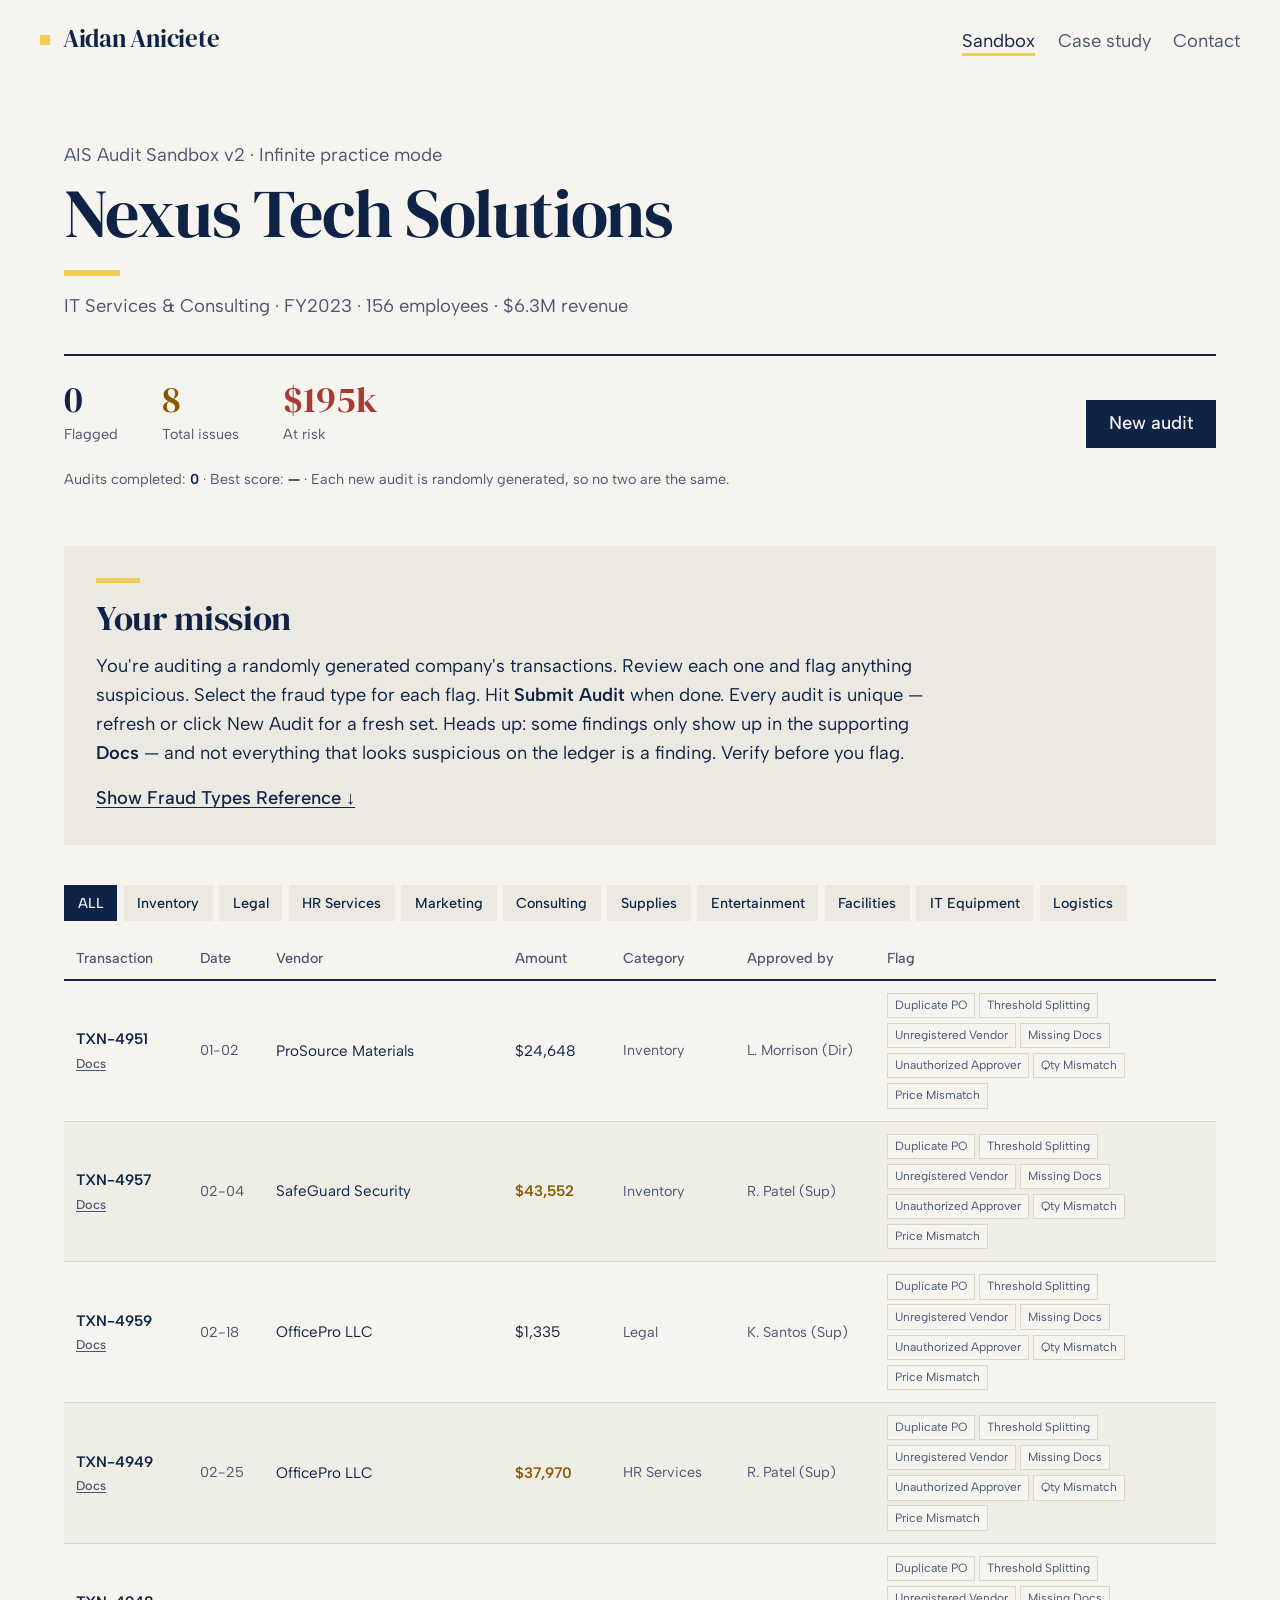
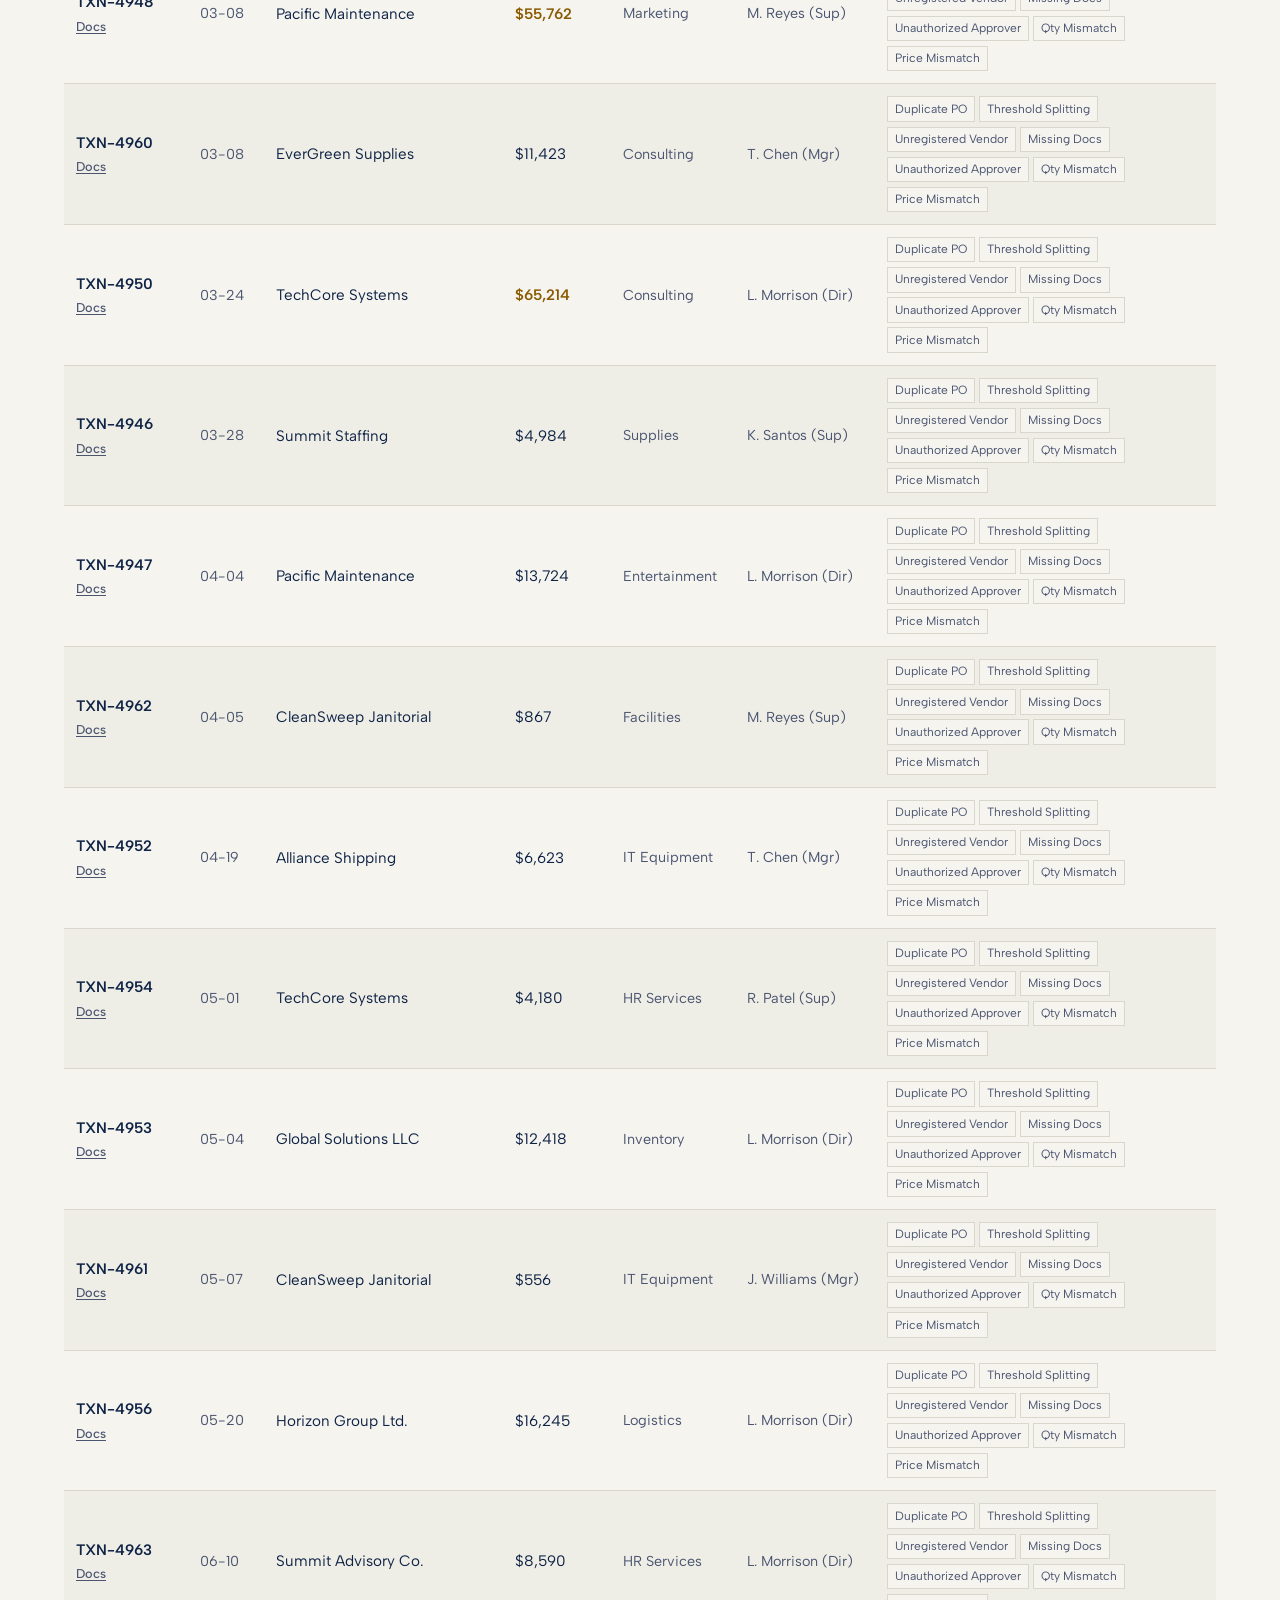
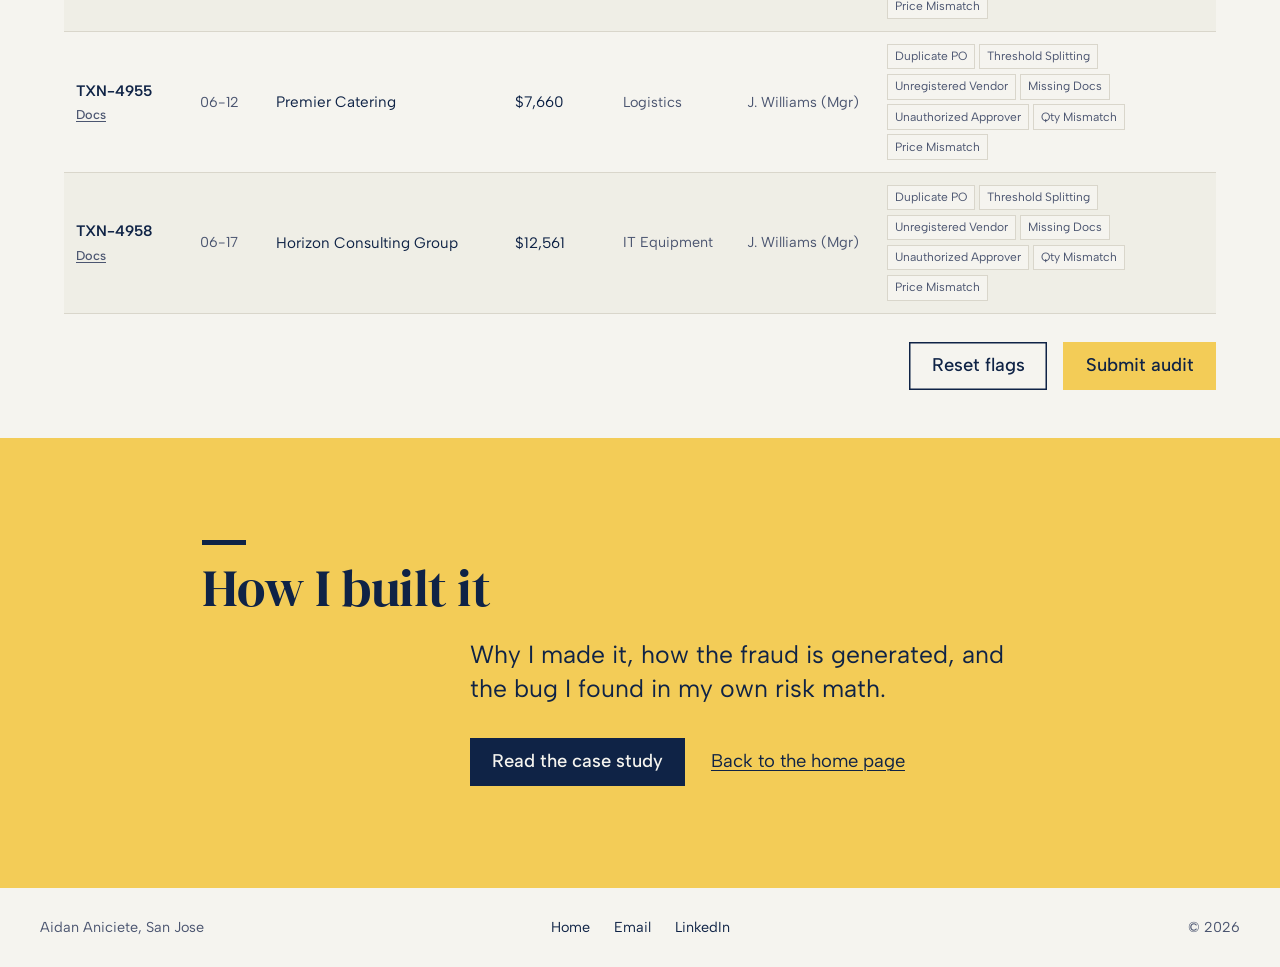
==== commit 3c9227a2: "Restyle finance and audit pages to match the home page The four sub-pages still used the old green p" ====
--- a/audit/index.html
+++ b/audit/index.html
@@ -1,219 +1,252 @@
 <!DOCTYPE html>
 <html lang="en">
 <head>
-  <meta charset="UTF-8"/>
-  <meta name="viewport" content="width=device-width, initial-scale=1.0"/>
-  <title>Aidan Aniciete | AIS Audit Sandbox</title>
-  <link rel="icon" href="data:image/svg+xml,<svg xmlns='http://www.w3.org/2000/svg' viewBox='0 0 100 100'><rect width='100' height='100' fill='%231E5B45'/><text x='50' y='68' font-size='52' text-anchor='middle' fill='%23F7F6F1' font-family='Georgia'>A</text></svg>">
+  <meta charset="UTF-8">
+  <meta name="viewport" content="width=device-width, initial-scale=1.0">
+  <title>AIS Audit Sandbox · Aidan Aniciete</title>
+  <meta name="description" content="A practice audit: review a generated company’s transactions, check the supporting documents and flag the fraud.">
+  <meta name="theme-color" content="#f5f4ef">
+  <link rel="icon" href="data:image/svg+xml,<svg xmlns='http://www.w3.org/2000/svg' viewBox='0 0 100 100'><rect width='100' height='100' fill='%230F2346'/><text x='50' y='70' font-size='60' text-anchor='middle' fill='%23F5F4EF' font-family='Georgia,serif'>A</text></svg>">
   <link rel="preconnect" href="https://fonts.googleapis.com">
   <link rel="preconnect" href="https://fonts.gstatic.com" crossorigin>
-  <link href="https://fonts.googleapis.com/css2?family=Young+Serif&family=Albert+Sans:ital,wght@0,400;0,500;0,600;1,400&family=Spline+Sans+Mono:wght@400;500&display=swap" rel="stylesheet"/>
+  <link href="https://fonts.googleapis.com/css2?family=DM+Serif+Display&family=Albert+Sans:ital,wght@0,400;0,500;0,600;1,400&display=swap" rel="stylesheet">
+  <link rel="stylesheet" href="/assets/site.css">
   <style>
-    *,*::before,*::after{box-sizing:border-box;margin:0;padding:0}
-    :root{
-      --bg:#F6F5F0;--surface:#FFFFFF;--surface2:#EFEDE6;--border:#DBD8CD;
-      --accent:#1E5B45;--soft:#2E7A5E;
-      --green:#1E7A4E;--red:#B3372E;--yellow:#A66A00;--cyan:#0E7490;--plum:#6B4FA0;
-      --tape:#F2CA4C;
-      --text:#1B211D;--muted:#5E6B63;--dim:#8C968F;
-      --font-display:'Young Serif',Georgia,serif;
-      --font-body:'Albert Sans','Helvetica Neue',Arial,sans-serif;
-      --font-mono:'Spline Sans Mono','SF Mono',Menlo,monospace;
+    /* the sandbox's result colours, mapped onto the site's palette */
+    :root { --green: var(--gain); --red: var(--loss); --yellow: var(--warn); --text: var(--ink); }
+
+    /* a tool needs a wider page than the reading column */
+    .wide { max-width: calc(72rem + 2 * var(--pad)); margin-inline: auto; padding-inline: var(--pad); }
+    .tool-hero { padding-top: clamp(2.5rem, 7vh, 4.5rem); }
+    .tool-hero .eyebrow { color: var(--muted); }
+    .tool-hero h1 { font-size: clamp(2.3rem, 1.4rem + 3.6vw, 4.6rem); line-height: 1; letter-spacing: -0.02em; margin-top: .6rem; }
+    .tool-hero .mark { width: 3.5rem; height: .4rem; background: var(--accent); margin-top: 1.4rem; }
+    .tool-hero #companySub { margin-top: 1rem; color: var(--muted); }
+    .tool-bar { display: flex; flex-wrap: wrap; justify-content: space-between; align-items: flex-end; gap: 1.5rem 2rem; margin-top: 2rem; padding-top: 1.5rem; border-top: 2px solid var(--ink); }
+    .tool-bar .stats { gap: 1rem 2.75rem; }
+    .streak-bar { margin-top: 1.25rem; font-size: var(--step-small); color: var(--muted); max-width: none; }
+    .streak-bar b { color: var(--ink); font-weight: 600; font-variant-numeric: tabular-nums; }
+
+    .instructions { margin-top: clamp(2.5rem, 5vw, 3.5rem); background: var(--surface); padding: clamp(1.25rem, 3vw, 2rem); }
+    .instructions h2 { font-size: clamp(1.6rem, 1.2rem + 1.2vw, 2.2rem); }
+    .instructions h2 + p { margin-top: 1rem; max-width: 70ch; }
+    .instructions strong { font-weight: 600; }
+    .hint-btn { margin-top: 1rem; text-decoration: underline; text-underline-offset: .18em; text-decoration-thickness: .07em; font-weight: 500; }
+    @media (hover: hover) and (pointer: fine) { .hint-btn:hover { text-decoration-color: var(--accent); } }
+    .hints-grid { display: grid; grid-template-columns: repeat(auto-fit, minmax(14rem, 1fr)); gap: .6rem; margin-top: 1rem; }
+    .hint-card { background: var(--bg); padding: .8rem 1rem; }
+    .hint-label { font-weight: 600; font-size: .95rem; margin-bottom: .25rem; }
+    .hint-desc { color: var(--muted); font-size: var(--step-small); line-height: 1.45; }
+
+    .filters { display: flex; flex-wrap: wrap; gap: .4rem; margin: 2.5rem 0 1rem; }
+    .filter-btn { background: var(--surface); padding: .4rem .85rem; font-size: var(--step-small); font-weight: 500; transition: background-color var(--t-hover) ease, color var(--t-hover) ease; }
+    @media (hover: hover) and (pointer: fine) { .filter-btn:hover { background: var(--accent); } }
+    .filter-btn.active { background: var(--ink); color: var(--bg); }
+
+    /* the ledger */
+    .table-header, .txn-row { display: grid; grid-template-columns: 7rem 4rem minmax(8rem, 1fr) 6rem 7rem 8rem minmax(13rem, 1.4fr); gap: .75rem; align-items: center; }
+    .table-header { padding: .6rem .75rem; border-bottom: 2px solid var(--ink); font-size: var(--step-small); color: var(--muted); font-weight: 500; }
+    .txn-list { margin-bottom: 1.75rem; }
+    .txn-row { padding: .75rem; border-bottom: 1px solid var(--rule); font-size: .95rem; transition: background-color var(--t-hover) ease; }
+    .txn-row.odd { background: rgba(235, 233, 225, .55); }
+    .txn-row.flagged { background: rgba(243, 204, 87, .28); box-shadow: inset 4px 0 0 var(--accent); }
+    .txn-row.r-correct { background: #e3efe7; box-shadow: inset 4px 0 0 var(--gain); }
+    .txn-row.r-wrong { background: #f5e4e1; box-shadow: inset 4px 0 0 var(--loss); }
+    .txn-row.r-missed { background: #f6ecd6; box-shadow: inset 4px 0 0 var(--warn); }
+    .txn-id { font-weight: 600; font-variant-numeric: tabular-nums; }
+    .txn-date, .txn-cat, .txn-approver { color: var(--muted); font-size: var(--step-small); font-variant-numeric: tabular-nums; }
+    .txn-amount { font-variant-numeric: tabular-nums; }
+    .txn-amount.high { color: var(--warn); font-weight: 600; }
+    .docs-btn { display: block; margin-top: .15rem; font-size: .8rem; font-weight: 500; color: var(--muted); text-decoration: underline; text-underline-offset: .18em; }
+    @media (hover: hover) and (pointer: fine) { .docs-btn:hover { color: var(--ink); text-decoration-color: var(--accent); } }
+    .flag-btns { display: flex; flex-wrap: wrap; gap: .3rem; }
+    .flag-btn { padding: .2rem .5rem; font-size: .75rem; color: var(--muted); box-shadow: inset 0 0 0 1px var(--rule); background: var(--bg); white-space: nowrap; transition: color var(--t-hover) ease, box-shadow var(--t-hover) ease; }
+    @media (hover: hover) and (pointer: fine) { .flag-btn:hover { color: var(--ink); box-shadow: inset 0 0 0 1px var(--ink); } }
+    .flag-btn.selected { color: #fff; box-shadow: none; }
+    .result-text { font-size: var(--step-small); font-weight: 500; }
+
+    .tool-actions { display: flex; flex-wrap: wrap; justify-content: flex-end; gap: .75rem 1rem; margin-bottom: 2rem; }
+
+    /* report */
+    .report { background: var(--dark); color: var(--dark-ink); padding: clamp(1.5rem, 4vw, 2.5rem); margin-bottom: 2rem; }
+    .report-title { font-family: var(--font-display); font-size: clamp(1.6rem, 1.2rem + 1.2vw, 2.2rem); line-height: 1.1; margin-bottom: 1.5rem; }
+    .report-title::before { content: ''; display: block; width: 2.75rem; height: .3rem; background: var(--accent); margin-bottom: 1rem; }
+    .score-grid { display: flex; flex-wrap: wrap; gap: 1.25rem 3rem; margin-bottom: 1.5rem; }
+    .score-n { font-family: var(--font-display); font-size: clamp(2rem, 1.5rem + 1.5vw, 2.8rem); line-height: 1; font-variant-numeric: tabular-nums; }
+    .score-l { font-size: var(--step-small); color: var(--dark-muted); margin-top: .25rem; }
+    .report { --green: #8fd3a8; --red: #f2a093; --yellow: var(--accent); --ink: var(--dark-ink); }
+    .report-msg { color: var(--dark-muted); border-top: 1px solid rgba(245, 244, 239, .18); padding-top: 1rem; max-width: 70ch; }
+    .report .btn-submit { background: var(--accent); color: var(--accent-ink); }
+    .report .btn-reset { color: var(--dark-ink); box-shadow: inset 0 0 0 1.5px var(--dark-ink); }
+
+    /* buttons inside the tool share the site's button */
+    .btn, .btn-new { display: inline-flex; align-items: center; justify-content: center; min-height: 3rem; padding: 0 1.4rem; font-weight: 500; white-space: nowrap; transition: transform var(--t-press) var(--ease-out), background-color var(--t-hover) ease, color var(--t-hover) ease; }
+    .btn:active, .btn-new:active { transform: scale(0.97); }
+    .btn-new { background: var(--ink); color: var(--bg); }
+    .btn-submit { background: var(--accent); color: var(--accent-ink); }
+    .btn-reset { color: var(--ink); box-shadow: inset 0 0 0 1.5px var(--ink); }
+    @media (hover: hover) and (pointer: fine) {
+      .btn-new:hover { background: #1b3158; }
+      .btn-submit:hover { background: #f7d873; }
+      .btn-reset:hover { background: var(--ink); color: var(--bg); }
     }
-    body{background:var(--bg);color:var(--text);font-family:var(--font-body);font-size:13px;min-height:100vh;-webkit-font-smoothing:antialiased}
-    ::selection{background:var(--tape);color:var(--text)}
-    a:focus-visible,button:focus-visible{outline:2px solid var(--accent);outline-offset:2px}
-    nav{position:sticky;top:0;z-index:100;display:flex;justify-content:space-between;align-items:baseline;
-      padding:.85rem 2rem;background:rgba(246,245,240,.92);backdrop-filter:blur(8px);border-bottom:1px solid var(--border);}
-    .nav-logo{font-family:var(--font-mono);font-weight:500;font-size:.85rem;letter-spacing:.04em;color:var(--text);text-decoration:none;}
-    .nav-logo span{color:var(--accent);}
-    .nav-back{font-family:var(--font-mono);font-size:.74rem;color:var(--muted);text-decoration:none;transition:color .15s;}
-    .nav-back:hover{color:var(--text);border-bottom:2px solid var(--tape);}
-    .header{border-bottom:1px solid var(--border);padding:2.25rem 2rem 1.5rem;position:relative;z-index:1;}
-    .header-inner{max-width:1100px;margin:0 auto;display:flex;justify-content:space-between;align-items:flex-end;flex-wrap:wrap;gap:1rem}
-    .eyebrow{font-family:var(--font-mono);font-size:.68rem;letter-spacing:.14em;color:var(--accent);margin-bottom:.5rem;text-transform:uppercase}
-    .company-name{font-family:var(--font-display);font-size:1.6rem;font-weight:400;margin-bottom:.25rem;letter-spacing:-.01em}
-    .company-sub{color:var(--muted);font-family:var(--font-mono);font-size:.72rem}
-    .stats{display:flex;gap:.75rem;flex-wrap:wrap;align-items:stretch}
-    .stat-box{background:var(--surface);border:1px solid var(--border);padding:.7rem 1.2rem;text-align:center}
-    .stat-n{font-family:var(--font-mono);font-size:1.25rem;font-weight:500}
-    .stat-l{font-family:var(--font-mono);font-size:.6rem;color:var(--muted);text-transform:uppercase;letter-spacing:.1em;margin-top:.15rem}
-    .btn-new{background:var(--accent);color:#fff;border:1px solid var(--accent);padding:.7rem 1.4rem;cursor:pointer;font-family:var(--font-mono);font-size:.76rem;transition:background .15s;white-space:nowrap}
-    .btn-new:hover{background:var(--text);border-color:var(--text)}
-    .wrap{max-width:1100px;margin:0 auto;padding:1.5rem 2rem}
-    .session-badge{display:inline-flex;align-items:center;gap:.5rem;background:var(--surface);border:1px solid var(--border);padding:.35rem .85rem;font-family:var(--font-mono);font-size:.68rem;color:var(--accent);margin-bottom:1rem}
-    .streak-bar{display:flex;align-items:center;gap:.75rem;background:var(--surface);border:1px solid var(--border);padding:.65rem 1rem;margin-bottom:1rem;font-family:var(--font-mono);font-size:.72rem;color:var(--muted);flex-wrap:wrap}
-    .streak-n{font-family:var(--font-mono);font-size:1rem;font-weight:500;color:var(--yellow)}
-    .instructions{background:var(--surface);border:1px solid var(--border);border-left:3px solid var(--tape);padding:1rem 1.25rem;margin-bottom:1.5rem}
-    .inst-title{font-family:var(--font-display);font-weight:400;margin-bottom:.5rem;font-size:.95rem}
-    .inst-body{color:var(--muted);line-height:1.7;font-size:.82rem}
-    .inst-body strong{color:var(--text) !important}
-    .hint-btn{margin-top:.75rem;background:transparent;border:none;border-bottom:1px dashed var(--accent);color:var(--accent);padding:0 0 .1rem;cursor:pointer;font-size:.74rem;font-family:var(--font-mono)}
-    .hints-grid{display:grid;grid-template-columns:repeat(auto-fit,minmax(220px,1fr));gap:.75rem;margin-top:.9rem}
-    .hint-card{background:var(--bg);padding:.75rem;border:1px solid var(--border)}
-    .hint-label{font-weight:600;margin-bottom:.3rem;font-size:.75rem}
-    .hint-desc{color:var(--muted);font-size:.72rem;line-height:1.5}
-    .filters{display:flex;gap:.5rem;margin-bottom:1rem;flex-wrap:wrap}
-    .filter-btn{background:var(--surface);color:var(--muted);border:1px solid var(--border);padding:.32rem .8rem;cursor:pointer;font-size:.7rem;font-family:var(--font-mono);transition:all .15s}
-    .filter-btn:hover{border-color:var(--accent);color:var(--text)}
-    .filter-btn.active{background:var(--accent);color:#fff;border-color:var(--accent)}
-    .table-header{display:grid;grid-template-columns:90px 80px 1fr 90px 120px 110px 1fr;gap:.5rem;padding:.5rem 1rem;border-top:1px solid var(--text);border-bottom:1px solid var(--border);font-family:var(--font-mono);font-size:.62rem;letter-spacing:.1em;text-transform:uppercase;color:var(--muted)}
-    .txn-list{display:flex;flex-direction:column;margin-bottom:1.5rem}
-    .txn-row{display:grid;grid-template-columns:90px 80px 1fr 90px 120px 110px 1fr;gap:.5rem;padding:.65rem 1rem;transition:background .15s;align-items:center;border-bottom:1px solid var(--border);background:var(--surface)}
-    .txn-row.even{background:var(--surface)}
-    .txn-row.odd{background:#FBFAF6}
-    .txn-row.flagged{background:#EAF0EC;border-left:3px solid var(--accent);padding-left:calc(1rem - 3px)}
-    .txn-row.r-correct{background:#E9F2EC;border-left:3px solid var(--green);padding-left:calc(1rem - 3px)}
-    .txn-row.r-wrong{background:#F6E9E7;border-left:3px solid var(--red);padding-left:calc(1rem - 3px)}
-    .txn-row.r-missed{background:#F7F0E2;border-left:3px solid var(--yellow);padding-left:calc(1rem - 3px)}
-    .txn-id{color:var(--accent);font-family:var(--font-mono);font-weight:500}
-    .txn-date,.txn-cat,.txn-approver{color:var(--muted);font-family:var(--font-mono);font-size:.68rem}
-    .txn-amount{color:var(--text);font-family:var(--font-mono)}
-    .txn-amount.high{color:var(--yellow);font-weight:500}
-    .flag-btns{display:flex;gap:.35rem;flex-wrap:wrap}
-    .flag-btn{background:transparent;color:var(--muted);border:1px solid var(--border);padding:.2rem .5rem;cursor:pointer;font-size:.6rem;font-family:var(--font-mono);transition:all .15s;white-space:nowrap}
-    .flag-btn:hover{border-color:var(--muted);color:var(--text)}
-    .flag-btn.selected{color:#fff}
-    .result-text{font-size:.72rem;font-family:var(--font-mono)}
-    .actions{display:flex;justify-content:flex-end;gap:1rem;margin-bottom:2rem}
-    .btn{padding:.65rem 1.4rem;cursor:pointer;font-family:var(--font-mono);font-size:.76rem;border:1px solid var(--border);transition:all .15s;background:transparent}
-    .btn-reset{color:var(--muted)}
-    .btn-reset:hover{color:var(--text);border-color:var(--text)}
-    .btn-submit{background:var(--accent);color:#fff;border-color:var(--accent);font-weight:500}
-    .btn-submit:hover{background:var(--text);border-color:var(--text)}
-    .report{background:var(--surface);border:1px solid var(--border);padding:2rem;margin-top:1rem}
-    .report-title{font-family:var(--font-display);font-size:1.25rem;font-weight:400;margin-bottom:1.5rem}
-    .score-grid{display:grid;grid-template-columns:repeat(auto-fit,minmax(150px,1fr));gap:1rem;margin-bottom:1.5rem}
-    .score-card{background:var(--bg);padding:1rem;text-align:center;border:1px solid var(--border)}
-    .score-n{font-family:var(--font-mono);font-size:1.6rem;font-weight:500}
-    .score-l{font-family:var(--font-mono);font-size:.62rem;color:var(--muted);text-transform:uppercase;letter-spacing:.1em;margin-top:.25rem}
-    .report-msg{color:var(--muted);font-size:.82rem;line-height:1.75;border-top:1px solid var(--border);padding-top:1rem}
-    /* Three-Way Match Panel */
-    .docs-btn{background:transparent;border:1px solid var(--border);color:var(--accent);padding:.18rem .55rem;cursor:pointer;font-size:.62rem;font-family:var(--font-mono);transition:all .15s;white-space:nowrap;margin-top:.25rem}
-    .docs-btn:hover{border-color:var(--accent);background:#EAF0EC}
-    .panel-overlay{position:fixed;inset:0;background:rgba(27,33,29,.4);z-index:200;opacity:0;pointer-events:none;transition:opacity .25s}
-    .panel-overlay.open{opacity:1;pointer-events:all}
-    .panel{position:fixed;top:0;right:0;width:480px;max-width:95vw;height:100vh;background:var(--bg);border-left:1px solid var(--border);z-index:201;transform:translateX(100%);transition:transform .3s cubic-bezier(0.4,0,0.2,1);overflow-y:auto;padding:1.75rem}
-    .panel.open{transform:translateX(0)}
-    .panel-header{display:flex;justify-content:space-between;align-items:flex-start;margin-bottom:1.5rem}
-    .panel-title{font-family:var(--font-display);font-weight:400;font-size:1.05rem}
-    .panel-sub{font-family:var(--font-mono);font-size:.68rem;color:var(--muted);margin-top:.25rem}
-    .panel-close{background:transparent;border:1px solid var(--border);color:var(--muted);width:28px;height:28px;cursor:pointer;font-size:.9rem;display:flex;align-items:center;justify-content:center}
-    .panel-close:hover{color:var(--text);border-color:var(--text)}
-    .doc-card{background:var(--surface);border:1px solid var(--border);padding:1.25rem;margin-bottom:1rem}
-    .doc-card.mismatch{border-color:var(--red);border-left-width:3px}
-    .doc-card.missing{border-color:var(--yellow);border-left-width:3px}
-    .doc-label{font-family:var(--font-mono);font-size:.6rem;letter-spacing:.14em;text-transform:uppercase;color:var(--accent);margin-bottom:.75rem;display:flex;align-items:center;gap:.5rem;flex-wrap:wrap}
-    .doc-label .doc-status{font-size:.6rem;padding:.15rem .5rem;background:#E9F2EC;color:var(--green)}
-    .doc-label .doc-status.bad{background:#F6E9E7;color:var(--red)}
-    .doc-label .doc-status.warn{background:#F7F0E2;color:var(--yellow)}
-    .doc-row{display:flex;justify-content:space-between;font-size:.75rem;padding:.3rem 0;border-bottom:1px solid var(--surface2)}
-    .doc-row:last-child{border-bottom:none}
-    .doc-key{color:var(--muted)}
-    .doc-val{color:var(--text);font-weight:500;font-family:var(--font-mono);font-size:.72rem;text-align:right}
-    .doc-val.flag{color:var(--red)}
-    .doc-val.warn{color:var(--yellow)}
-    .match-summary{background:#E9F2EC;border:1px solid var(--green);padding:.75rem 1rem;font-family:var(--font-mono);font-size:.72rem;color:var(--green);margin-top:.5rem;text-align:center}
-    .match-summary.fail{background:#F6E9E7;border-color:var(--red);color:var(--red)}
-    @media(max-width:768px){
-      .table-header,.txn-row{grid-template-columns:80px 65px 1fr 80px}
-      .txn-cat,.txn-approver{display:none}
-      nav{padding:.85rem 1.25rem}
-      .header,.wrap{padding-left:1.25rem;padding-right:1.25rem}
+
+    /* three-way match panel */
+    .panel-overlay { position: fixed; inset: 0; background: rgba(10, 20, 44, .5); z-index: 200; opacity: 0; pointer-events: none; transition: opacity .25s ease; }
+    .panel-overlay.open { opacity: 1; pointer-events: all; }
+    .panel { position: fixed; top: 0; right: 0; width: 30rem; max-width: 95vw; height: 100vh; height: 100dvh; background: var(--bg); z-index: 201; transform: translateX(100%); transition: transform .3s var(--ease-out); overflow-y: auto; padding: 1.75rem; }
+    .panel.open { transform: none; }
+    .panel-header { display: flex; justify-content: space-between; align-items: flex-start; gap: 1rem; margin-bottom: 1.5rem; }
+    .panel-title { font-family: var(--font-display); font-size: 1.8rem; line-height: 1.1; }
+    .panel-title::before { content: ''; display: block; width: 2.25rem; height: .25rem; background: var(--accent); margin-bottom: .8rem; }
+    .panel-sub { font-size: var(--step-small); color: var(--muted); margin-top: .35rem; }
+    .panel-close { width: 2.75rem; height: 2.75rem; display: flex; align-items: center; justify-content: center; font-size: 1.1rem; flex-shrink: 0; }
+    @media (hover: hover) and (pointer: fine) { .panel-close:hover { background: var(--surface); } }
+    .doc-card { background: var(--surface); padding: 1.1rem 1.25rem; margin-bottom: .75rem; }
+    .doc-card.mismatch { box-shadow: inset 4px 0 0 var(--loss); }
+    .doc-card.missing { box-shadow: inset 4px 0 0 var(--warn); }
+    .doc-label { font-weight: 600; margin-bottom: .6rem; display: flex; align-items: center; gap: .5rem; flex-wrap: wrap; }
+    .doc-status { font-size: .75rem; font-weight: 500; padding: .1rem .5rem; background: #e3efe7; color: var(--gain); }
+    .doc-status.bad { background: #f5e4e1; color: var(--loss); }
+    .doc-status.warn { background: #f6ecd6; color: var(--warn); }
+    .doc-row { display: flex; justify-content: space-between; gap: 1rem; font-size: .9rem; padding: .35rem 0; border-bottom: 1px solid var(--rule); }
+    .doc-row:last-child { border-bottom: 0; }
+    .doc-key { color: var(--muted); }
+    .doc-val { font-weight: 500; text-align: right; font-variant-numeric: tabular-nums; }
+    .doc-val.flag { color: var(--loss); }
+    .doc-val.warn { color: var(--warn); }
+    .match-summary { margin-top: .5rem; padding: .8rem 1rem; text-align: center; font-weight: 500; background: #e3efe7; color: var(--gain); }
+    .match-summary.fail { background: #f5e4e1; color: var(--loss); }
+
+    @media (min-width: 1101px) { .table-scroll > * { min-width: 58rem; } }
+    @media (max-width: 1100px) {
+      .table-header, .txn-row { grid-template-columns: 6.5rem 3.75rem minmax(0, 1fr) 6rem; }
+      .txn-cat, .txn-approver, .table-header > :nth-child(5), .table-header > :nth-child(6), .table-header > :nth-child(7) { display: none; }
+      .txn-row > .flag-btns, .txn-row > .result-text { grid-column: 1 / -1; }
     }
-    @media(prefers-reduced-motion:reduce){*,*::before,*::after{transition:none !important}}
+    @media (max-width: 640px) {
+      .table-header, .txn-row { grid-template-columns: 5.75rem minmax(0, 1fr) auto; }
+      .txn-date, .table-header > :nth-child(2) { display: none; }
+      .txn-amount, .table-header > :nth-child(4) { text-align: right; }
+    }
   </style>
 </head>
 <body>
+<a class="skip" href="#main">Skip to content</a>
 
 <!-- Three-Way Match Side Panel -->
 <div class="panel-overlay" id="panelOverlay" onclick="closePanel()"></div>
-<div class="panel" id="docPanel">
+<div class="panel" id="docPanel" role="dialog" aria-label="Three-way match">
   <div class="panel-header">
     <div>
-      <div class="panel-title">Three-Way Match</div>
+      <div class="panel-title">Three-way match</div>
       <div class="panel-sub" id="panelSub">Purchase Order · Invoice · Receiving Report</div>
     </div>
-    <button class="panel-close" onclick="closePanel()">✕</button>
+    <button class="panel-close" onclick="closePanel()" aria-label="Close">✕</button>
   </div>
   <div id="panelBody"></div>
 </div>
 
-<nav>
-  <a href="/" class="nav-logo">AA<span>.</span></a>
-  <a href="/" class="nav-back">← Back to Portfolio</a>
-</nav>
-
-<div class="header">
-  <div class="header-inner">
-    <div>
-      <div class="eyebrow">AIS Audit Sandbox v2 · Infinite Practice Mode</div>
-      <div class="company-name" id="companyName">Loading...</div>
-      <div class="company-sub" id="companySub"></div>
+<header class="top">
+  <a class="wordmark" href="/">Aidan Aniciete</a>
+  <nav aria-label="Pages">
+    <ul>
+      <li><a href="/audit" aria-current="page">Sandbox</a></li>
+      <li><a href="/audit/case-study">Case study</a></li>
+      <li><a href="/#contact">Contact</a></li>
+    </ul>
+  </nav>
+</header>
+
+<main id="main">
+<div class="wide">
+  <section class="tool-hero">
+    <p class="eyebrow">AIS Audit Sandbox v2 · Infinite practice mode</p>
+    <h1 id="companyName">Loading…</h1>
+    <div class="mark" aria-hidden="true"></div>
+    <p id="companySub"></p>
+    <div class="tool-bar">
+      <div class="stats">
+        <div><strong id="flagCount">0</strong><span>Flagged</span></div>
+        <div><strong id="totalIssues" style="color:var(--warn)">—</strong><span>Total issues</span></div>
+        <div><strong id="atRisk" style="color:var(--loss)">—</strong><span>At risk</span></div>
+      </div>
+      <button class="btn-new" onclick="newAudit()">New audit</button>
     </div>
-    <div class="stats">
-      <div class="stat-box"><div class="stat-n" id="flagCount" style="color:var(--accent)">0</div><div class="stat-l">Flagged</div></div>
-      <div class="stat-box"><div class="stat-n" id="totalIssues" style="color:var(--yellow)">—</div><div class="stat-l">Total Issues</div></div>
-      <div class="stat-box"><div class="stat-n" id="atRisk" style="color:var(--red)">—</div><div class="stat-l">At Risk</div></div>
-      <button class="btn-new" onclick="newAudit()">New Audit</button>
-    </div>
-  </div>
-</div>
-
-<div class="wrap">
-  <div class="streak-bar">
-    Audits completed: <span class="streak-n" id="streakCount">0</span>
-    &nbsp;·&nbsp; Best score: <span id="bestScore" style="color:var(--green)">—</span>
-    &nbsp;·&nbsp; <span style="color:var(--accent)">Each new audit is randomly generated — no two are the same</span>
-  </div>
+    <p class="streak-bar">Audits completed: <b id="streakCount">0</b> · Best score: <b id="bestScore">—</b> · Each new audit is randomly generated, so no two are the same.</p>
+  </section>
 
   <div class="instructions">
-    <div class="inst-title">Your Mission</div>
-    <div class="inst-body">You're auditing a randomly generated company's transactions. Review each one and flag anything suspicious. Select the fraud type for each flag. Hit <strong style="color:var(--text)">Submit Audit</strong> when done. Every audit is unique — refresh or click New Audit for a fresh set. Heads up: some findings only show up in the supporting <strong style="color:var(--text)">Docs</strong> — and not everything that looks suspicious on the ledger is a finding. Verify before you flag.</div>
+    <h2>Your mission</h2>
+    <p>You're auditing a randomly generated company's transactions. Review each one and flag anything suspicious. Select the fraud type for each flag. Hit <strong>Submit Audit</strong> when done. Every audit is unique — refresh or click New Audit for a fresh set. Heads up: some findings only show up in the supporting <strong>Docs</strong> — and not everything that looks suspicious on the ledger is a finding. Verify before you flag.</p>
     <button class="hint-btn" onclick="toggleHints()">Show Fraud Types Reference ↓</button>
     <div id="hintsGrid" class="hints-grid" style="display:none">
-      <div class="hint-card" style="border-left:3px solid #A66A00">
-        <div class="hint-label" style="color:#A66A00">● Duplicate PO</div>
+      <div class="hint-card" style="box-shadow:inset 4px 0 0 #8A5A00">
+        <div class="hint-label" style="color:#8A5A00">Duplicate PO</div>
         <div class="hint-desc">Same PO number on multiple transactions — potential double payment.</div>
       </div>
-      <div class="hint-card" style="border-left:3px solid #B3372E">
-        <div class="hint-label" style="color:#B3372E">● Threshold Splitting</div>
+      <div class="hint-card" style="box-shadow:inset 4px 0 0 #B3372E">
+        <div class="hint-label" style="color:#B3372E">Threshold Splitting</div>
         <div class="hint-desc">Amounts just below the $25,000 approval limit — structuring to avoid oversight.</div>
       </div>
-      <div class="hint-card" style="border-left:3px solid #6B4FA0">
-        <div class="hint-label" style="color:#6B4FA0">● Unregistered Vendor</div>
+      <div class="hint-card" style="box-shadow:inset 4px 0 0 #6B4FA0">
+        <div class="hint-label" style="color:#6B4FA0">Unregistered Vendor</div>
         <div class="hint-desc">Vendor not in the approved master list — potential shell company.</div>
       </div>
-      <div class="hint-card" style="border-left:3px solid #0E7490">
-        <div class="hint-label" style="color:#0E7490">● Missing Documentation</div>
+      <div class="hint-card" style="box-shadow:inset 4px 0 0 #0E7490">
+        <div class="hint-label" style="color:#0E7490">Missing Documentation</div>
         <div class="hint-desc">No supporting invoice or delivery confirmation on file.</div>
       </div>
-      <div class="hint-card" style="border-left:3px solid #1E7A4E">
-        <div class="hint-label" style="color:#1E7A4E">● Unauthorized Approver</div>
+      <div class="hint-card" style="box-shadow:inset 4px 0 0 #1E7A4E">
+        <div class="hint-label" style="color:#1E7A4E">Unauthorized Approver</div>
         <div class="hint-desc">Transaction approved by someone without authority for that amount or category.</div>
       </div>
-      <div class="hint-card" style="border-left:3px solid #4E5DA8">
-        <div class="hint-label" style="color:#4E5DA8">● Qty Mismatch</div>
+      <div class="hint-card" style="box-shadow:inset 4px 0 0 #4E5DA8">
+        <div class="hint-label" style="color:#4E5DA8">Qty Mismatch</div>
         <div class="hint-desc">Invoice bills more units than the PO ordered and receiving confirmed. Only visible in the Docs — the ledger row looks clean.</div>
       </div>
-      <div class="hint-card" style="border-left:3px solid #8A2E5E">
-        <div class="hint-label" style="color:#8A2E5E">● Price Mismatch</div>
+      <div class="hint-card" style="box-shadow:inset 4px 0 0 #8A2E5E">
+        <div class="hint-label" style="color:#8A2E5E">Price Mismatch</div>
         <div class="hint-desc">Invoice unit price exceeds the contracted PO rate. Only visible in the Docs — the ledger row looks clean.</div>
       </div>
     </div>
   </div>
 
   <div class="filters" id="filters"></div>
-  <div class="table-header">
-    <div>TXN ID</div><div>Date</div><div>Vendor</div><div>Amount</div><div>Category</div><div>Approved By</div><div>Flag</div>
+  <div class="table-scroll">
+    <div class="table-header">
+      <div>Transaction</div><div>Date</div><div>Vendor</div><div>Amount</div><div>Category</div><div>Approved by</div><div>Flag</div>
+    </div>
+    <div class="txn-list" id="txnList"></div>
   </div>
-  <div class="txn-list" id="txnList"></div>
-  <div class="actions" id="actions">
-    <button class="btn btn-reset" onclick="resetAudit()">Reset Flags</button>
-    <button class="btn btn-submit" onclick="submitAudit()">Submit Audit →</button>
+  <div class="tool-actions" id="actions">
+    <button class="btn btn-reset" onclick="resetAudit()">Reset flags</button>
+    <button class="btn btn-submit" onclick="submitAudit()">Submit audit</button>
   </div>
   <div id="report" style="display:none"></div>
 </div>
+
+<section class="yellow" style="margin-top: 3rem">
+  <div class="frame">
+    <h2 class="out">How I built it</h2>
+    <p class="lead">Why I made it, how the fraud is generated, and the bug I found in my own risk math.</p>
+    <div class="actions">
+      <a class="button" href="/audit/case-study">Read the case study</a>
+      <a class="link" href="/">Back to the home page</a>
+    </div>
+  </div>
+</section>
+</main>
+
+<footer class="foot">
+  <span>Aidan Aniciete, San Jose</span>
+  <ul>
+    <li><a href="/">Home</a></li>
+    <li><a href="mailto:aidan.aniciete@gmail.com">Email</a></li>
+    <li><a href="https://linkedin.com/in/aidaniciete" target="_blank" rel="noopener">LinkedIn</a></li>
+  </ul>
+  <span class="right">© 2026</span>
+</footer>
 
 <script>
 // ── Data Pools ────────────────────────────────────────────────
@@ -253,7 +286,7 @@
 ];
 
 var FRAUD_TYPES = {
-  DUPLICATE_PO:{label:'Duplicate PO',color:'#A66A00'},
+  DUPLICATE_PO:{label:'Duplicate PO',color:'#8A5A00'},
   BELOW_APPROVAL_THRESHOLD:{label:'Threshold Splitting',color:'#B3372E'},
   VENDOR_NOT_REGISTERED:{label:'Unregistered Vendor',color:'#6B4FA0'},
   MISSING_SUPPORTING_DOCS:{label:'Missing Docs',color:'#0E7490'},
--- a/assets/site.css
+++ b/assets/site.css
@@ -0,0 +1,218 @@
+/* ==========================================================
+   Shared styles for the pages under the home page
+   (/finance, /audit and their case studies).
+   Tokens, type, header, rail and footer are copied from the
+   home page's inline styles so every page reads as one site:
+   cream for the work, navy for the numbers, yellow to close.
+   ========================================================== */
+
+/* ---------- tokens ---------- */
+:root {
+  --bg: #f5f4ef;
+  --surface: #ebe9e1;
+  --rule: #d9d6cb;
+  --ink: #0f2346;
+  --muted: #4b5570;
+  --accent: #f3cc57;
+  --accent-ink: #0f2346;
+  --dark: #0f2346;
+  --dark-surface: #172f58;
+  --dark-ink: #f5f4ef;
+  --dark-muted: #b4bcd2;
+  --gain: #1d6b47;
+  --loss: #a83a2f;
+  --warn: #8a5a00;
+
+  --font-display: 'DM Serif Display', Georgia, 'Times New Roman', serif;
+  --font-text: 'Albert Sans', 'Helvetica Neue', Arial, sans-serif;
+  --font-mono: ui-monospace, 'SF Mono', Menlo, Consolas, monospace;
+
+  --step-small: 0.9rem;
+  --step-body: clamp(1.0625rem, 1rem + 0.25vw, 1.15rem);
+  --step-lead: clamp(1.25rem, 1.1rem + 0.6vw, 1.55rem);
+  --step-head: clamp(2.1rem, 1.3rem + 2.4vw, 3.4rem);
+  --step-title: clamp(2.8rem, 6.4vw, 6.5rem);
+
+  --pad: clamp(1.25rem, 4vw, 2.5rem);
+  --rail: 13.5rem;
+  --gutter: clamp(2.5rem, 4vw, 4.5rem);
+  --measure: 38rem;
+  --out: 0px;
+  --section: clamp(4.5rem, 8vw, 7rem);
+
+  --ease-out: cubic-bezier(0.22, 1, 0.36, 1);
+  --ease-expo: cubic-bezier(0.16, 1, 0.3, 1);
+  --t-press: 140ms;
+  --t-hover: 180ms;
+}
+
+/* ---------- reset ---------- */
+*, *::before, *::after { box-sizing: border-box; }
+html { -webkit-text-size-adjust: 100%; text-size-adjust: 100%; scroll-behavior: smooth; }
+body { margin: 0; background: var(--bg); color: var(--ink); font-family: var(--font-text); font-size: var(--step-body); line-height: 1.58; font-kerning: normal; -webkit-font-smoothing: antialiased; text-rendering: optimizeLegibility; overflow-x: hidden; }
+h1, h2, h3, p, figure, ul, ol, dl, dd, pre { margin: 0; }
+ul, ol { padding: 0; list-style: none; }
+img, video, canvas { display: block; max-width: 100%; }
+button { font: inherit; color: inherit; background: none; border: 0; padding: 0; cursor: pointer; }
+a { color: inherit; }
+::selection { background: var(--accent); color: var(--accent-ink); }
+:focus-visible { outline: 3px solid var(--accent); outline-offset: 3px; }
+.skip { position: absolute; left: var(--pad); top: 1rem; width: 1px; height: 1px; overflow: hidden; clip-path: inset(50%); background: var(--accent); color: var(--accent-ink); padding: .6rem 1rem; z-index: 50; text-decoration: none; }
+.skip:focus { width: auto; height: auto; clip-path: none; }
+
+h1, h2, h3 { font-family: var(--font-display); font-weight: 400; text-wrap: balance; hyphens: none; letter-spacing: -0.01em; }
+h2 { font-size: var(--step-head); line-height: 1.02; }
+h3 { font-size: var(--step-lead); line-height: 1.2; }
+p { max-width: 64ch; text-wrap: pretty; }
+.lead { font-size: var(--step-lead); line-height: 1.38; max-width: 36ch; }
+.small { font-size: var(--step-small); line-height: 1.45; }
+.muted { color: var(--muted); }
+.hl { text-decoration: underline; text-decoration-color: var(--accent); text-decoration-thickness: .5em; text-underline-offset: -.32em; text-decoration-skip-ink: none; -webkit-box-decoration-break: clone; box-decoration-break: clone; }
+code, .mono { font-family: var(--font-mono); font-size: .86em; }
+.num { font-variant-numeric: tabular-nums; }
+
+.link { text-decoration: underline; text-underline-offset: 0.18em; text-decoration-thickness: 0.07em; transition: text-decoration-color var(--t-hover) ease; }
+@media (hover: hover) and (pointer: fine) { .link:hover { text-decoration-color: var(--accent); } }
+.button { display: inline-flex; align-items: center; justify-content: center; min-height: 3rem; padding: 0 1.4rem; background: var(--ink); color: var(--bg); text-decoration: none; white-space: nowrap; font-weight: 500; transition: transform var(--t-press) var(--ease-out), background-color var(--t-hover) ease; }
+@media (hover: hover) and (pointer: fine) { .button:hover { background: #1b3158; } .button.accent:hover { background: #f7d873; } .button.ghost:hover { background: var(--ink); color: var(--bg); } }
+.button:active { transform: scale(0.97); }
+.button.accent { background: var(--accent); color: var(--accent-ink); }
+.button.ghost { background: transparent; color: var(--ink); box-shadow: inset 0 0 0 1.5px var(--ink); }
+.actions { display: flex; flex-wrap: wrap; align-items: center; gap: 1rem 1.6rem; }
+
+/* ---------- header: same as the home page, with the name always shown ---------- */
+.top { position: sticky; top: 0; z-index: 20; background: var(--bg); display: flex; flex-wrap: wrap; align-items: baseline; justify-content: space-between; gap: .4rem 1.5rem; padding: 1rem var(--pad); }
+.top .wordmark { font-family: var(--font-display); font-size: var(--step-lead); text-decoration: none; letter-spacing: -0.01em; }
+.top .wordmark::before { content: ''; display: inline-block; width: .42em; height: .42em; background: var(--accent); margin-right: .5em; vertical-align: .08em; }
+.top ul { display: flex; flex-wrap: wrap; gap: .3rem 1.4rem; }
+.top a { text-decoration: none; padding: .2rem 0; display: inline-block; }
+.top ul a { color: var(--muted); text-decoration: underline; text-decoration-color: transparent; text-decoration-thickness: 0.16em; text-underline-offset: 0.3em; transition: color var(--t-hover) ease, text-decoration-color var(--t-hover) ease; }
+.top ul a:hover, .top ul a[aria-current="page"] { color: var(--ink); }
+.top ul a[aria-current="page"] { text-decoration-color: var(--accent); }
+@media (hover: hover) and (pointer: fine) { .top ul a:hover { text-decoration-color: var(--accent); } }
+
+/* ---------- the frame: one writing column with a rail on the left ---------- */
+.frame { max-width: calc(var(--measure) + var(--out) + 2 * var(--pad)); margin-inline: auto; padding-inline: calc(var(--pad) + var(--out)) var(--pad); }
+.out { margin-left: calc(-1 * var(--out)); }
+.hang { display: grid; gap: .35rem; }
+.flow > * + * { margin-top: 1.4rem; }
+.flow-tight > * + * { margin-top: .9rem; }
+.section { padding-top: var(--section); }
+
+main h2::before { content: ''; display: block; width: 2.75rem; height: .3rem; background: var(--accent); margin-bottom: 1.1rem; }
+.section > h2 + * { margin-top: 2rem; }
+
+/* ---------- first screen ---------- */
+.hero { padding-top: clamp(3rem, 9vh, 6rem); }
+.hero h1 { font-size: var(--step-title); line-height: 0.95; letter-spacing: -0.02em; margin-left: calc(-1 * var(--out) - 0.04em); }
+.hero .mark { width: 3.5rem; height: .4rem; background: var(--accent); margin-top: clamp(1.5rem, 3vw, 2.25rem); }
+.hero-row { margin-top: clamp(1.75rem, 3.5vw, 2.75rem); align-items: start; }
+.hero-row > :first-child { color: var(--muted); }
+.hero-row .flow > * + * { margin-top: 1.6rem; }
+
+/* big figures, as in the home page's chart stats */
+.stats { display: flex; flex-wrap: wrap; gap: 1.25rem 2.75rem; }
+.stats strong { display: block; font-family: var(--font-display); font-weight: 400; font-size: clamp(1.6rem, 1.2rem + 1.4vw, 2.4rem); line-height: 1.05; font-variant-numeric: tabular-nums; }
+.stats span { font-size: var(--step-small); color: var(--muted); }
+
+/* label in the rail, writing beside it (used for principles, accounts, timelines) */
+.plan { display: grid; gap: 1.6rem; }
+.plan dt { color: var(--muted); }
+.plan dd { font-weight: 500; }
+.plan dd p { font-weight: 400; margin-top: .25rem; color: var(--muted); }
+
+.entry + .entry { margin-top: 2.75rem; }
+.entry .when { color: var(--muted); font-variant-numeric: tabular-nums; }
+.entry h3 { font-family: var(--font-text); font-weight: 600; font-size: var(--step-lead); letter-spacing: 0; line-height: 1.25; }
+.entry .body > * + * { margin-top: .75rem; }
+
+.ticks li { padding-left: 1.4rem; position: relative; }
+.ticks li + li { margin-top: .55rem; }
+.ticks li::before { content: ''; position: absolute; left: 0; top: .52em; width: .55em; height: .55em; background: var(--accent); }
+
+/* a pull line with the card's yellow bar */
+.closer { font-family: var(--font-display); font-size: var(--step-lead); line-height: 1.3; padding-left: 1.1rem; border-left: .3rem solid var(--accent); max-width: 30ch; }
+
+/* plates: tinted panels for diagrams and tables */
+.plate { background: var(--surface); padding: clamp(1rem, 3vw, 2rem); }
+
+/* data flow diagram */
+.flowchart { display: flex; flex-wrap: wrap; align-items: stretch; gap: .5rem; }
+.flowchart .node { flex: 1 1 8rem; background: var(--bg); padding: .8rem 1rem; }
+.flowchart .node b { display: block; font-weight: 600; }
+.flowchart .node span { display: block; font-size: var(--step-small); color: var(--muted); line-height: 1.4; margin-top: .2rem; }
+.flowchart .arrow { align-self: center; color: var(--muted); }
+
+/* tables */
+.table-scroll { overflow-x: auto; -webkit-overflow-scrolling: touch; }
+.table { width: 100%; border-collapse: collapse; font-size: .95rem; }
+.table caption { text-align: left; font-family: var(--font-display); font-size: var(--step-lead); padding-bottom: .75rem; }
+.table th { text-align: left; font-weight: 500; font-size: var(--step-small); color: var(--muted); padding: .6rem .75rem; border-bottom: 2px solid var(--ink); white-space: nowrap; }
+.table td { padding: .75rem; border-bottom: 1px solid var(--rule); vertical-align: top; }
+.table th:first-child, .table td:first-child { padding-left: 0; }
+.table th:last-child, .table td:last-child { padding-right: 0; }
+.table .r { text-align: right; }
+
+/* code */
+.code { background: var(--dark); color: var(--dark-ink); }
+.code-head { display: flex; justify-content: space-between; gap: 1rem; flex-wrap: wrap; padding: .65rem 1.25rem; background: var(--dark-surface); font-family: var(--font-mono); font-size: .78rem; color: var(--dark-muted); }
+.code pre { padding: 1.25rem; overflow-x: auto; font-family: var(--font-mono); font-size: .82rem; line-height: 1.8; }
+.code .cm { color: #8e9abb; font-style: italic; } .code .kw { color: var(--accent); } .code .fn { color: #9cc3f0; } .code .st { color: #f2dfa6; } .code .nm { color: #f0b48c; }
+
+/* ---------- act two: navy ---------- */
+.night { background: var(--dark); color: var(--dark-ink); margin-top: var(--section); padding-block: var(--section); }
+.night ::selection { background: var(--accent); color: var(--ink); }
+.night .muted, .night .plan dt, .night .plan dd p, .night .entry .when, .night .stats span { color: var(--dark-muted); }
+.night .plate { background: var(--dark-surface); }
+.night .code { background: #0a1834; }
+.night .table th { color: var(--dark-muted); border-bottom-color: var(--dark-ink); }
+.night .table td { border-bottom-color: rgba(245, 244, 239, .14); }
+.night .flowchart .node { background: var(--dark); }
+.night .flowchart .node span, .night .flowchart .arrow { color: var(--dark-muted); }
+.night + .section, .night + .yellow { margin-top: 0; }
+
+/* ---------- act three: yellow ---------- */
+.yellow { background: var(--accent); color: var(--accent-ink); margin-top: var(--section); padding-block: clamp(4rem, 8vw, 6.5rem); }
+.yellow h2::before { background: var(--ink); }
+.yellow h2 + * { margin-top: 1.4rem; }
+.yellow .actions { margin-top: 2rem; }
+.yellow ::selection { background: var(--ink); color: var(--accent); }
+.yellow :focus-visible { outline-color: var(--ink); }
+@media (hover: hover) and (pointer: fine) { .yellow .button.ghost:hover { background: var(--ink); color: var(--accent); } }
+
+/* ---------- footer: same as the home page ---------- */
+.foot { padding: 1.75rem var(--pad); display: grid; grid-template-columns: 1fr auto 1fr; gap: .5rem 1.5rem; align-items: baseline; font-size: var(--step-small); color: var(--muted); }
+.foot ul { display: flex; gap: 1.5rem; justify-content: center; }
+.foot a { color: var(--ink); text-decoration: none; }
+.foot a:hover { text-decoration: underline; text-underline-offset: .18em; }
+.foot .right { text-align: right; }
+
+/* ---------- desktop: open the rail ---------- */
+@media (min-width: 960px) {
+  :root { --out: calc(var(--rail) + var(--gutter)); }
+  .hang { grid-template-columns: var(--rail) minmax(0, 1fr); column-gap: var(--gutter); margin-left: calc(-1 * var(--out)); }
+  .hang > :first-child { padding-top: .15em; }
+  .plan .hang > dt { padding-top: 0; }
+  .entry .when { padding-top: .35em !important; }
+}
+
+/* ---------- motion: the same entrance as the home page ---------- */
+@media (prefers-reduced-motion: no-preference) {
+  .hero h1, .hero .mark, .hero-row { animation: rise 900ms var(--ease-expo) both; }
+  .hero .mark { animation-delay: 60ms; }
+  .hero-row { animation-delay: 140ms; }
+}
+@keyframes rise { from { opacity: 0; transform: translateY(16px); } to { opacity: 1; transform: none; } }
+@media (prefers-reduced-motion: reduce) {
+  html { scroll-behavior: auto; }
+  *, *::before, *::after { transition-duration: 0ms !important; animation: none !important; }
+}
+
+/* ---------- phone ---------- */
+@media (max-width: 640px) {
+  .top { position: static; }
+  .hero h1 { font-size: clamp(2.6rem, 12vw, 3.8rem); }
+  .foot { grid-template-columns: 1fr; }
+  .foot ul { justify-content: flex-start; }
+  .foot .right { text-align: left; }
+}
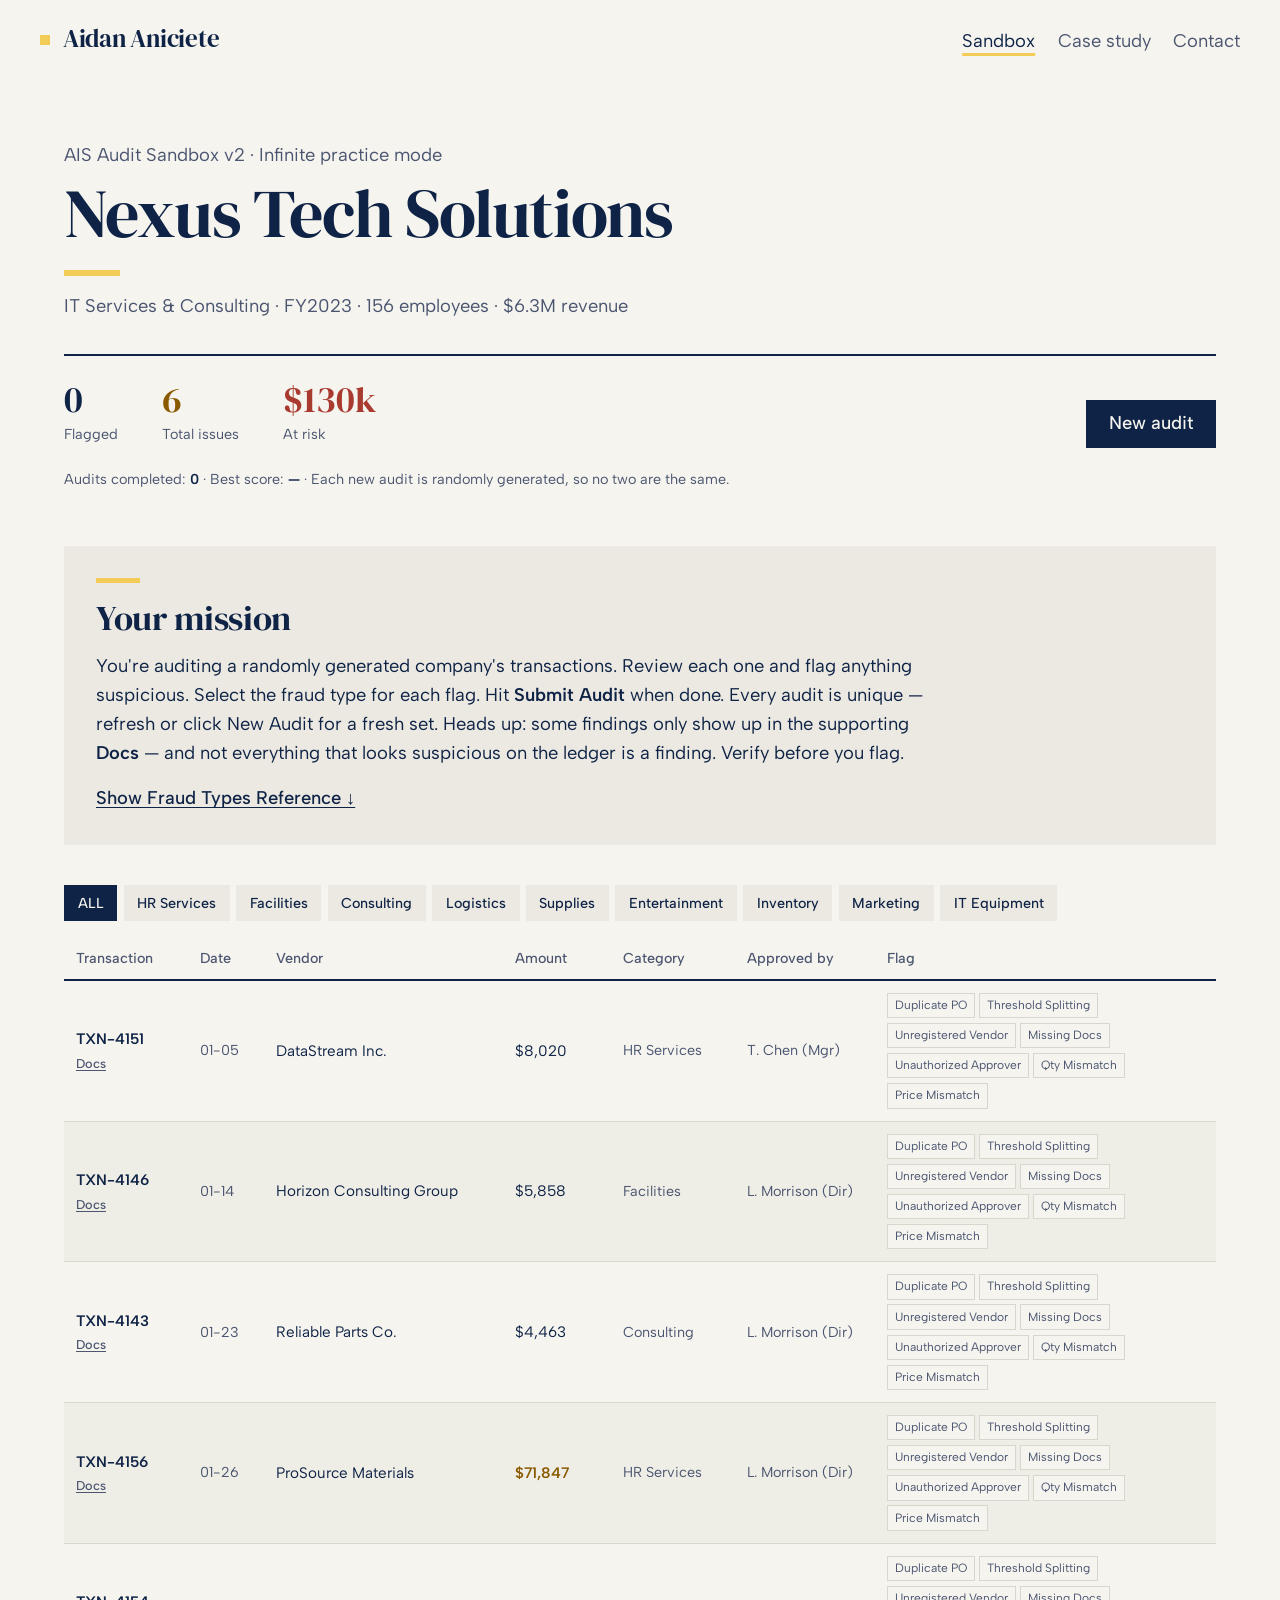
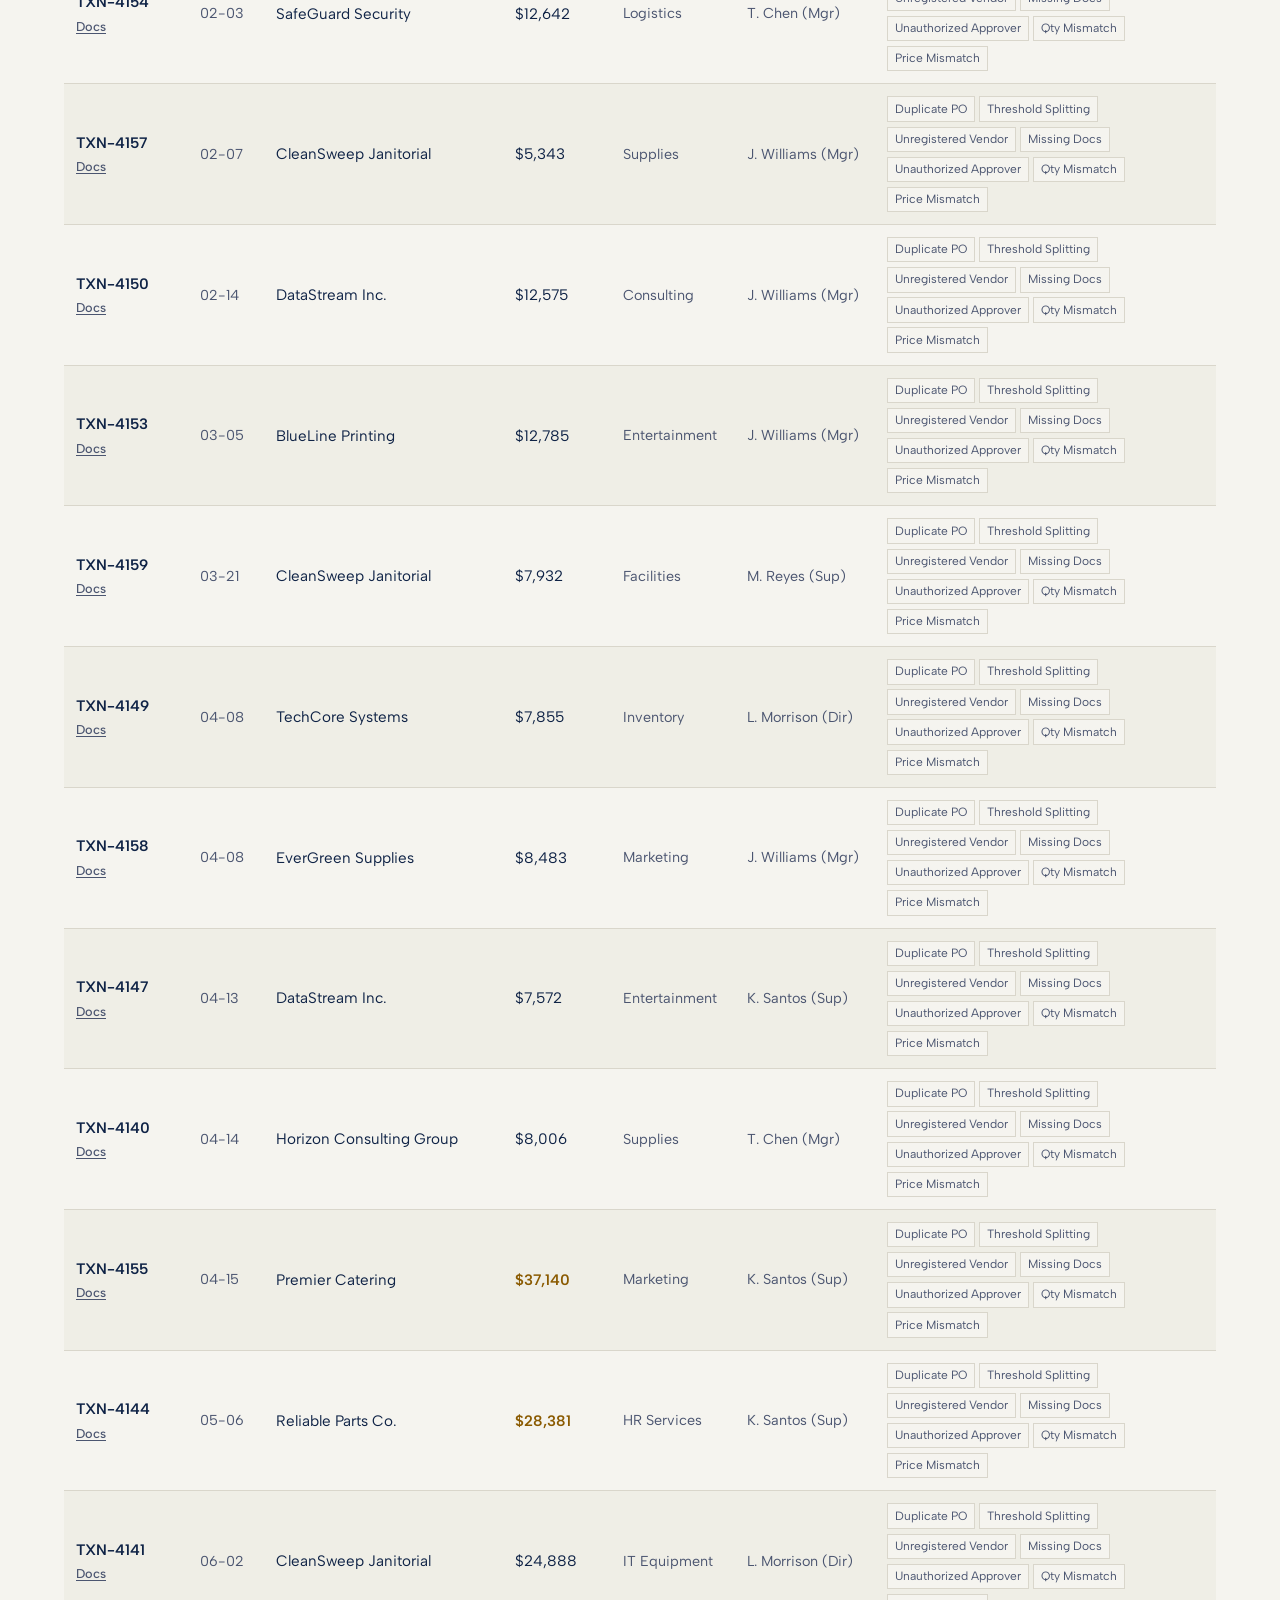
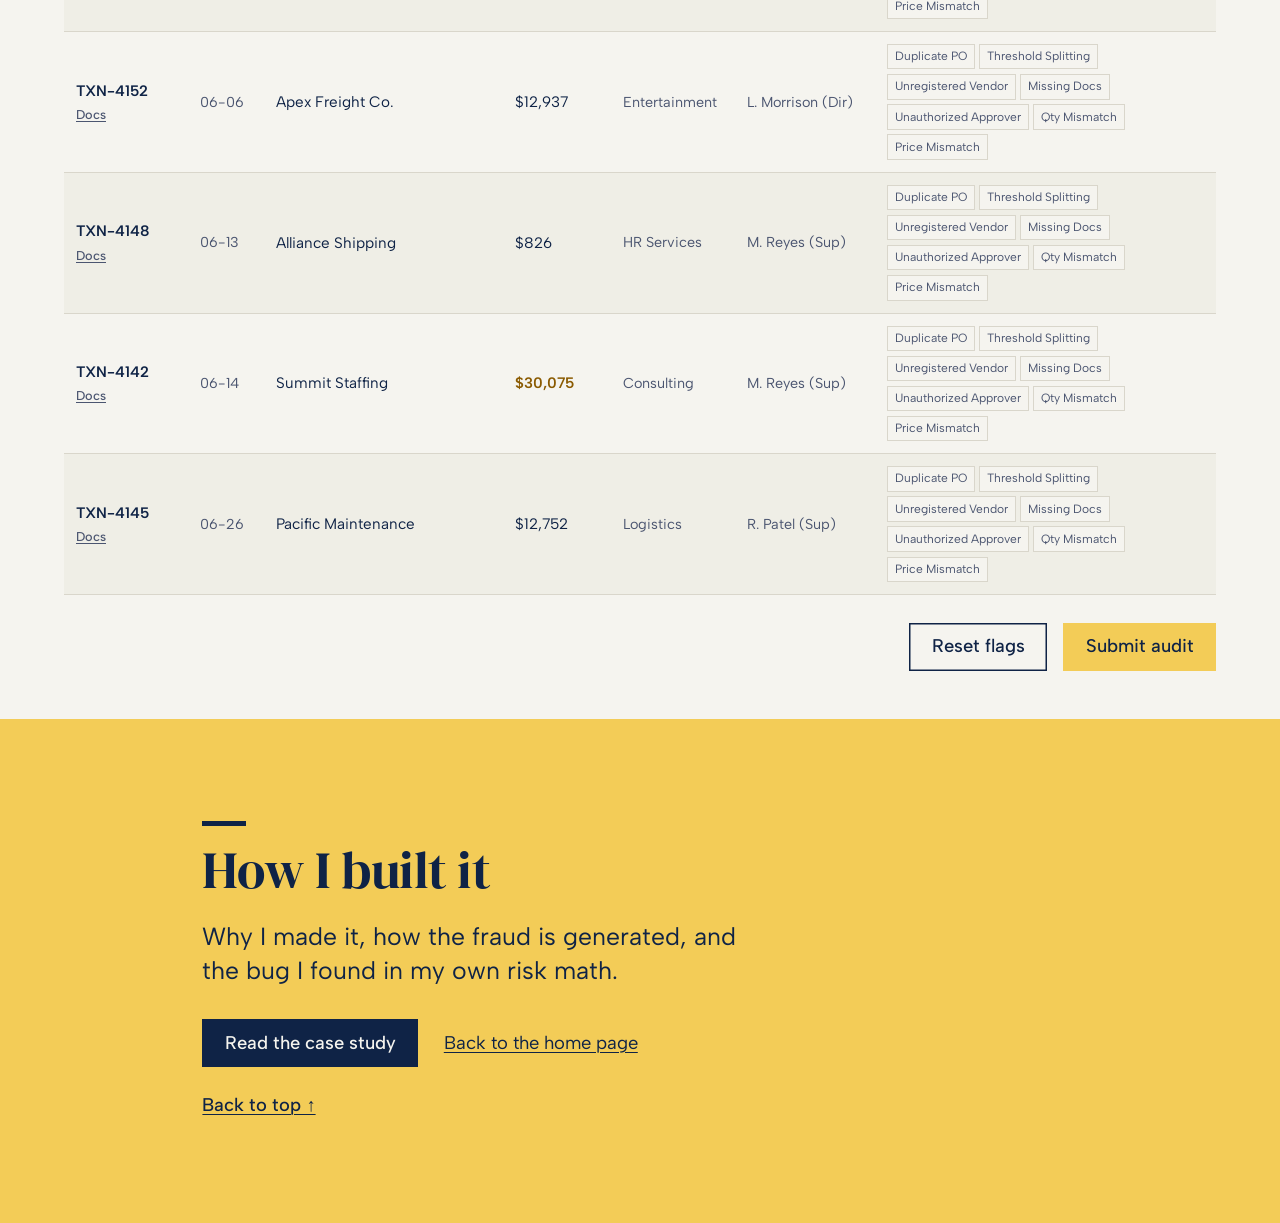
==== commit 835cc95e: "Drop the sub-page footers and match the home page's close Remove the footer bar from the four sub-pa" ====
--- a/audit/index.html
+++ b/audit/index.html
@@ -147,7 +147,7 @@
   <div id="panelBody"></div>
 </div>
 
-<header class="top">
+<header class="top" id="top">
   <a class="wordmark" href="/">Aidan Aniciete</a>
   <nav aria-label="Pages">
     <ul>
@@ -234,19 +234,10 @@
       <a class="button" href="/audit/case-study">Read the case study</a>
       <a class="link" href="/">Back to the home page</a>
     </div>
+      <p class="to-top"><a class="link" href="#top">Back to top ↑</a></p>
   </div>
 </section>
 </main>
-
-<footer class="foot">
-  <span>Aidan Aniciete, San Jose</span>
-  <ul>
-    <li><a href="/">Home</a></li>
-    <li><a href="mailto:aidan.aniciete@gmail.com">Email</a></li>
-    <li><a href="https://linkedin.com/in/aidaniciete" target="_blank" rel="noopener">LinkedIn</a></li>
-  </ul>
-  <span class="right">© 2026</span>
-</footer>
 
 <script>
 // ── Data Pools ────────────────────────────────────────────────
--- a/assets/site.css
+++ b/assets/site.css
@@ -1,7 +1,7 @@
 /* ==========================================================
    Shared styles for the pages under the home page
    (/finance, /audit and their case studies).
-   Tokens, type, header, rail and footer are copied from the
+   Tokens, type, header and rail are copied from the
    home page's inline styles so every page reads as one site:
    cream for the work, navy for the numbers, yellow to close.
    ========================================================== */
@@ -176,16 +176,12 @@
 .yellow h2::before { background: var(--ink); }
 .yellow h2 + * { margin-top: 1.4rem; }
 .yellow .actions { margin-top: 2rem; }
+.yellow .to-top { margin-top: 1.5rem; font-weight: 500; }
+/* nothing sits in the rail here, so the whole block lines up with the heading (as on the home page) */
+.yellow .frame > :not(.out) { margin-left: calc(-1 * var(--out)); }
 .yellow ::selection { background: var(--ink); color: var(--accent); }
 .yellow :focus-visible { outline-color: var(--ink); }
 @media (hover: hover) and (pointer: fine) { .yellow .button.ghost:hover { background: var(--ink); color: var(--accent); } }
-
-/* ---------- footer: same as the home page ---------- */
-.foot { padding: 1.75rem var(--pad); display: grid; grid-template-columns: 1fr auto 1fr; gap: .5rem 1.5rem; align-items: baseline; font-size: var(--step-small); color: var(--muted); }
-.foot ul { display: flex; gap: 1.5rem; justify-content: center; }
-.foot a { color: var(--ink); text-decoration: none; }
-.foot a:hover { text-decoration: underline; text-underline-offset: .18em; }
-.foot .right { text-align: right; }
 
 /* ---------- desktop: open the rail ---------- */
 @media (min-width: 960px) {
@@ -212,7 +208,4 @@
 @media (max-width: 640px) {
   .top { position: static; }
   .hero h1 { font-size: clamp(2.6rem, 12vw, 3.8rem); }
-  .foot { grid-template-columns: 1fr; }
-  .foot ul { justify-content: flex-start; }
-  .foot .right { text-align: left; }
-}
+}
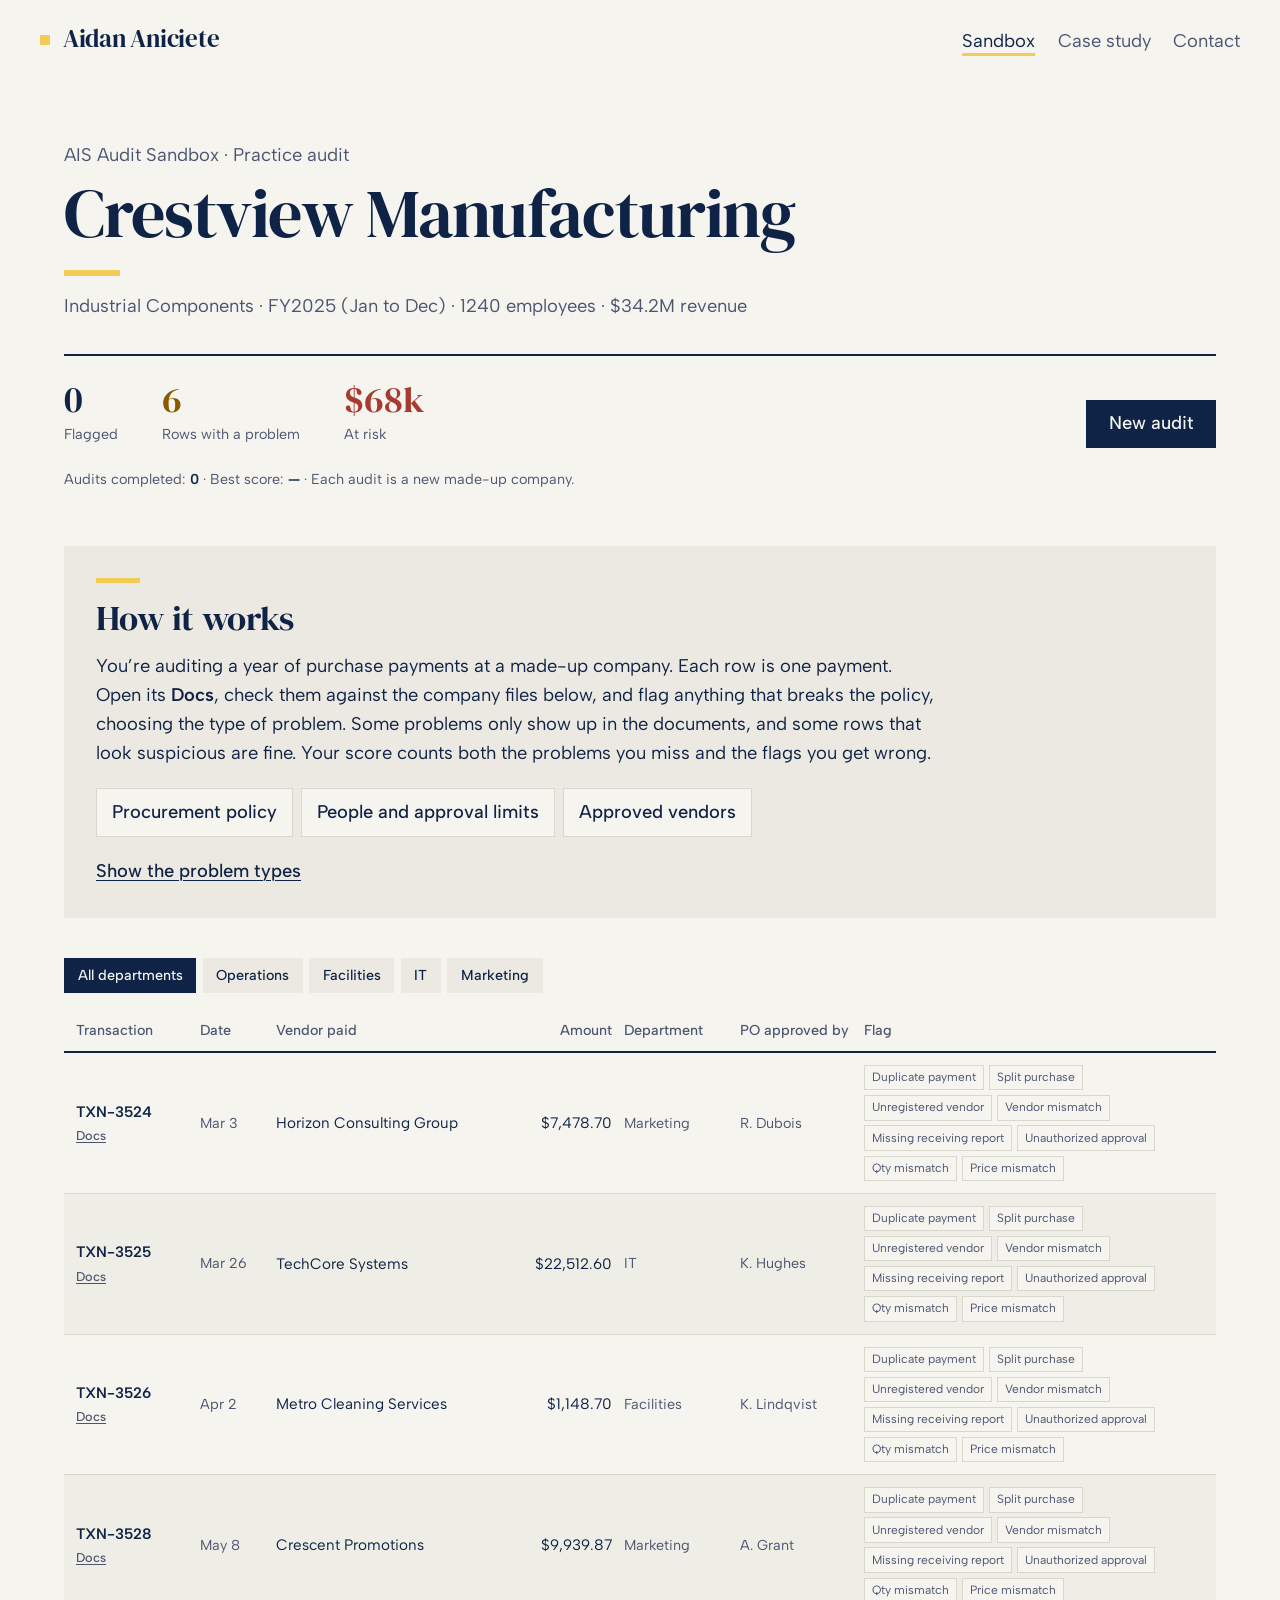
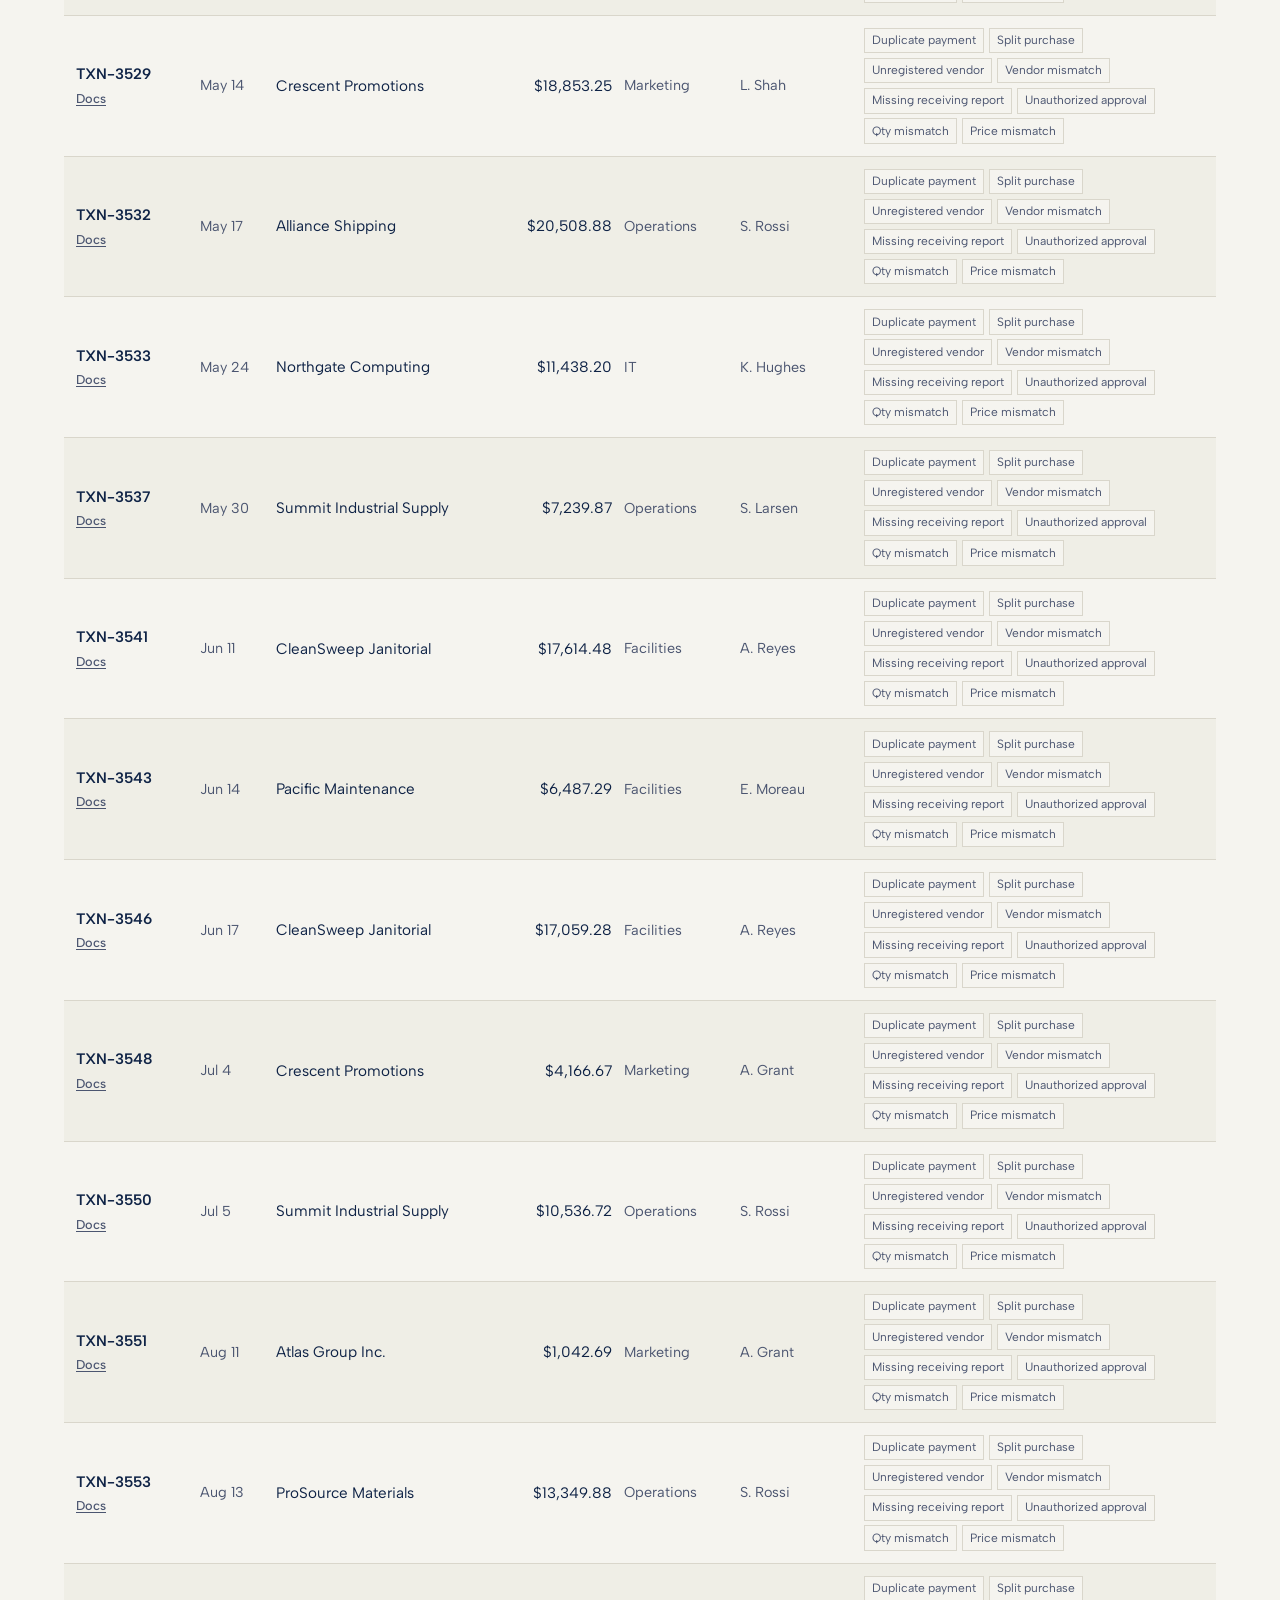
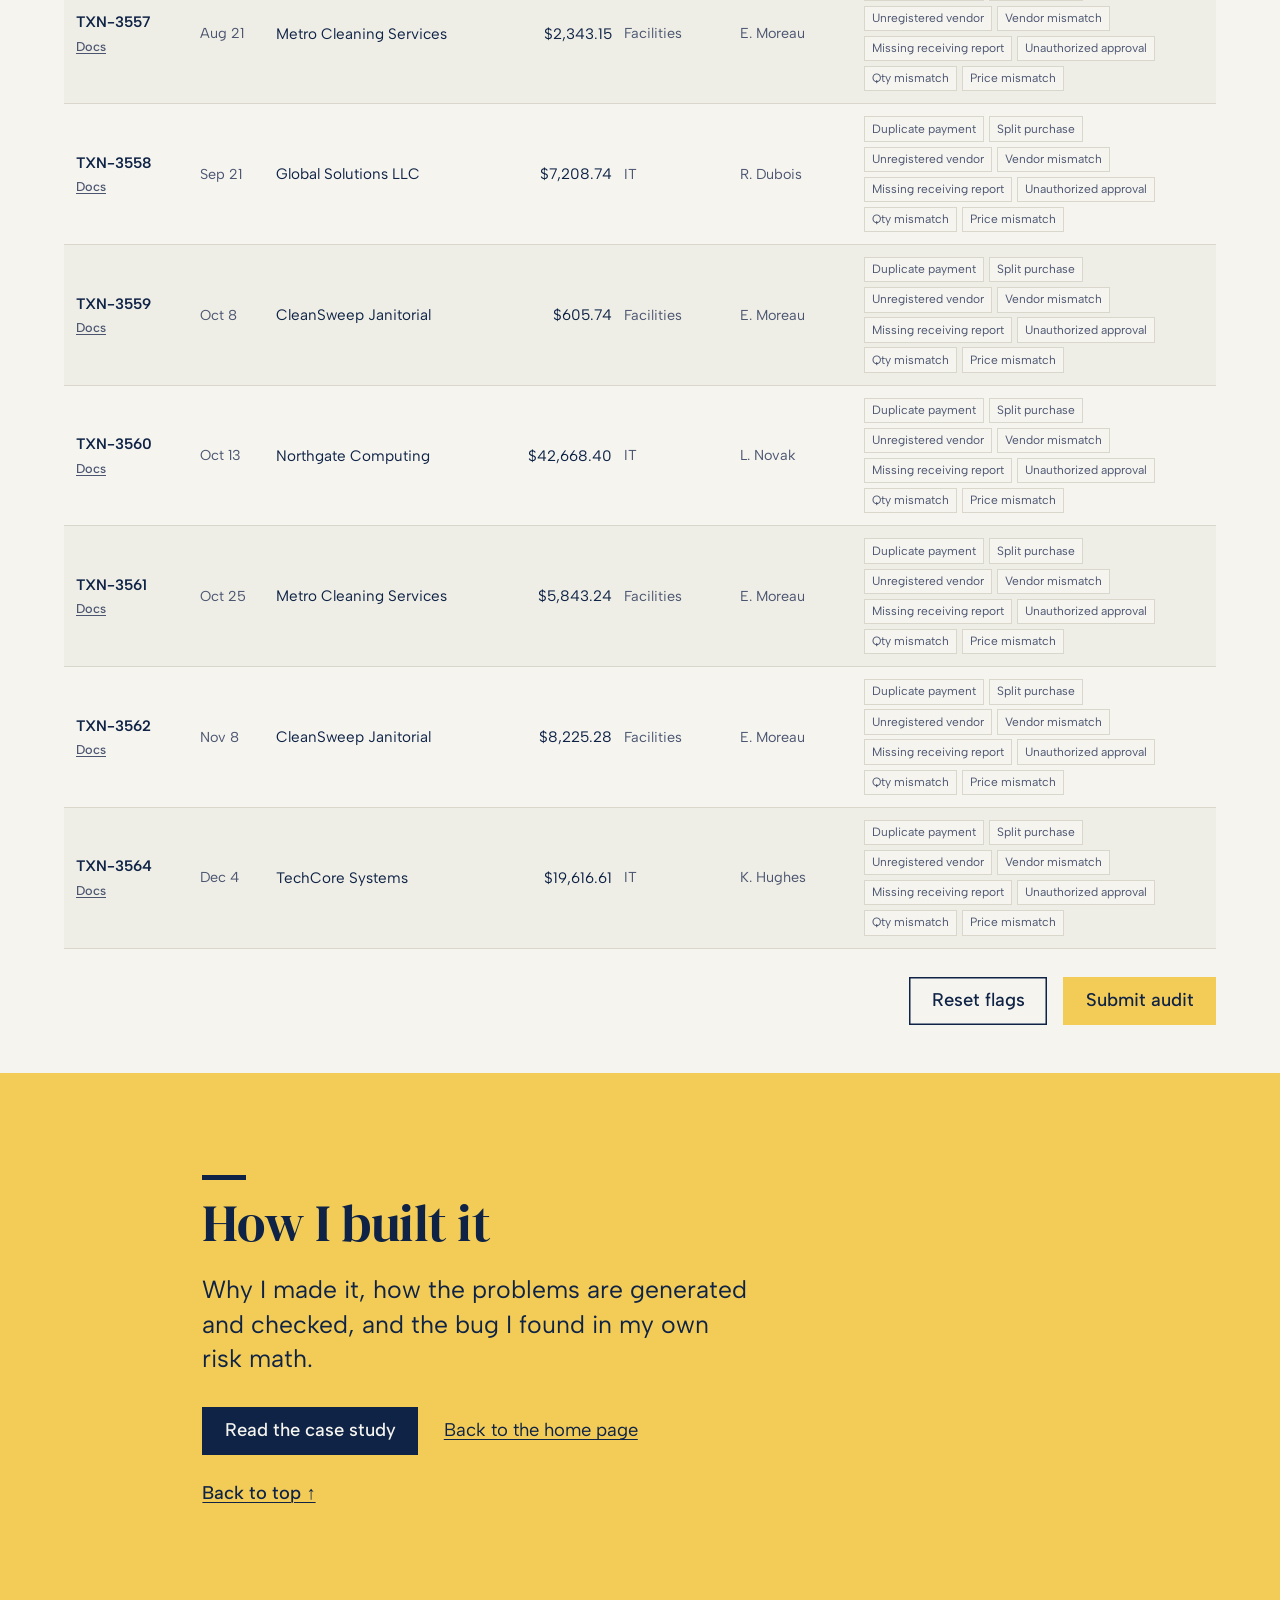
==== commit 8f79ddca: "Rebuild the audit sandbox around an evidence-checked answer key Moves the logic into audit/engine.js" ====
--- a/audit/index.html
+++ b/audit/index.html
@@ -4,7 +4,7 @@
   <meta charset="UTF-8">
   <meta name="viewport" content="width=device-width, initial-scale=1.0">
   <title>AIS Audit Sandbox · Aidan Aniciete</title>
-  <meta name="description" content="A practice audit: review a generated company’s transactions, check the supporting documents and flag the fraud.">
+  <meta name="description" content="A practice audit: review a made-up company’s purchase payments against its policy, people, vendor registry and documents, and flag what breaks the rules.">
   <meta name="theme-color" content="#f5f4ef">
   <link rel="icon" href="data:image/svg+xml,<svg xmlns='http://www.w3.org/2000/svg' viewBox='0 0 100 100'><rect width='100' height='100' fill='%230F2346'/><text x='50' y='70' font-size='60' text-anchor='middle' fill='%23F5F4EF' font-family='Georgia,serif'>A</text></svg>">
   <link rel="preconnect" href="https://fonts.googleapis.com">
@@ -31,9 +31,13 @@
     .instructions h2 { font-size: clamp(1.6rem, 1.2rem + 1.2vw, 2.2rem); }
     .instructions h2 + p { margin-top: 1rem; max-width: 70ch; }
     .instructions strong { font-weight: 600; }
-    .hint-btn { margin-top: 1rem; text-decoration: underline; text-underline-offset: .18em; text-decoration-thickness: .07em; font-weight: 500; }
+    .files { display: flex; flex-wrap: wrap; gap: .5rem; margin-top: 1.25rem; }
+    .file-btn { background: var(--bg); padding: .6rem 1rem; font-weight: 500; box-shadow: inset 0 0 0 1px var(--rule); transition: box-shadow var(--t-hover) ease; }
+    @media (hover: hover) and (pointer: fine) { .file-btn:hover { box-shadow: inset 0 0 0 1.5px var(--ink); } }
+    .hint-btn { margin-top: 1.25rem; text-decoration: underline; text-underline-offset: .18em; text-decoration-thickness: .07em; font-weight: 500; }
     @media (hover: hover) and (pointer: fine) { .hint-btn:hover { text-decoration-color: var(--accent); } }
     .hints-grid { display: grid; grid-template-columns: repeat(auto-fit, minmax(14rem, 1fr)); gap: .6rem; margin-top: 1rem; }
+    .hints-grid[hidden] { display: none; }
     .hint-card { background: var(--bg); padding: .8rem 1rem; }
     .hint-label { font-weight: 600; font-size: .95rem; margin-bottom: .25rem; }
     .hint-desc { color: var(--muted); font-size: var(--step-small); line-height: 1.45; }
@@ -44,7 +48,7 @@
     .filter-btn.active { background: var(--ink); color: var(--bg); }
 
     /* the ledger */
-    .table-header, .txn-row { display: grid; grid-template-columns: 7rem 4rem minmax(8rem, 1fr) 6rem 7rem 8rem minmax(13rem, 1.4fr); gap: .75rem; align-items: center; }
+    .table-header, .txn-row { display: grid; grid-template-columns: 7rem 4rem minmax(8rem, 1fr) 7rem 6.5rem 7rem minmax(15rem, 1.6fr); gap: .75rem; align-items: center; }
     .table-header { padding: .6rem .75rem; border-bottom: 2px solid var(--ink); font-size: var(--step-small); color: var(--muted); font-weight: 500; }
     .txn-list { margin-bottom: 1.75rem; }
     .txn-row { padding: .75rem; border-bottom: 1px solid var(--rule); font-size: .95rem; transition: background-color var(--t-hover) ease; }
@@ -54,9 +58,8 @@
     .txn-row.r-wrong { background: #f5e4e1; box-shadow: inset 4px 0 0 var(--loss); }
     .txn-row.r-missed { background: #f6ecd6; box-shadow: inset 4px 0 0 var(--warn); }
     .txn-id { font-weight: 600; font-variant-numeric: tabular-nums; }
-    .txn-date, .txn-cat, .txn-approver { color: var(--muted); font-size: var(--step-small); font-variant-numeric: tabular-nums; }
-    .txn-amount { font-variant-numeric: tabular-nums; }
-    .txn-amount.high { color: var(--warn); font-weight: 600; }
+    .txn-date, .txn-dept, .txn-approver { color: var(--muted); font-size: var(--step-small); font-variant-numeric: tabular-nums; }
+    .txn-amount { font-variant-numeric: tabular-nums; text-align: right; }
     .docs-btn { display: block; margin-top: .15rem; font-size: .8rem; font-weight: 500; color: var(--muted); text-decoration: underline; text-underline-offset: .18em; }
     @media (hover: hover) and (pointer: fine) { .docs-btn:hover { color: var(--ink); text-decoration-color: var(--accent); } }
     .flag-btns { display: flex; flex-wrap: wrap; gap: .3rem; }
@@ -66,15 +69,17 @@
     .result-text { font-size: var(--step-small); font-weight: 500; }
 
     .tool-actions { display: flex; flex-wrap: wrap; justify-content: flex-end; gap: .75rem 1rem; margin-bottom: 2rem; }
+    .tool-actions[hidden] { display: none; }
 
     /* report */
     .report { background: var(--dark); color: var(--dark-ink); padding: clamp(1.5rem, 4vw, 2.5rem); margin-bottom: 2rem; }
     .report-title { font-family: var(--font-display); font-size: clamp(1.6rem, 1.2rem + 1.2vw, 2.2rem); line-height: 1.1; margin-bottom: 1.5rem; }
     .report-title::before { content: ''; display: block; width: 2.75rem; height: .3rem; background: var(--accent); margin-bottom: 1rem; }
-    .score-grid { display: flex; flex-wrap: wrap; gap: 1.25rem 3rem; margin-bottom: 1.5rem; }
+    .score-grid { display: flex; flex-wrap: wrap; gap: 1.25rem 3rem; margin-bottom: 1.25rem; }
     .score-n { font-family: var(--font-display); font-size: clamp(2rem, 1.5rem + 1.5vw, 2.8rem); line-height: 1; font-variant-numeric: tabular-nums; }
     .score-l { font-size: var(--step-small); color: var(--dark-muted); margin-top: .25rem; }
     .report { --green: #8fd3a8; --red: #f2a093; --yellow: var(--accent); --ink: var(--dark-ink); }
+    .report-pr { color: var(--dark-muted); font-size: var(--step-small); margin-bottom: 1rem; max-width: 70ch; }
     .report-msg { color: var(--dark-muted); border-top: 1px solid rgba(245, 244, 239, .18); padding-top: 1rem; max-width: 70ch; }
     .report .btn-submit { background: var(--accent); color: var(--accent-ink); }
     .report .btn-reset { color: var(--dark-ink); box-shadow: inset 0 0 0 1.5px var(--dark-ink); }
@@ -91,58 +96,65 @@
       .btn-reset:hover { background: var(--ink); color: var(--bg); }
     }
 
-    /* three-way match panel */
+    /* side panel: documents and company files */
     .panel-overlay { position: fixed; inset: 0; background: rgba(10, 20, 44, .5); z-index: 200; opacity: 0; pointer-events: none; transition: opacity .25s ease; }
     .panel-overlay.open { opacity: 1; pointer-events: all; }
-    .panel { position: fixed; top: 0; right: 0; width: 30rem; max-width: 95vw; height: 100vh; height: 100dvh; background: var(--bg); z-index: 201; transform: translateX(100%); transition: transform .3s var(--ease-out); overflow-y: auto; padding: 1.75rem; }
-    .panel.open { transform: none; }
+    .panel { position: fixed; top: 0; right: 0; width: 34rem; max-width: 95vw; height: 100vh; height: 100dvh; background: var(--bg); z-index: 201; transform: translateX(100%); visibility: hidden; transition: transform .3s var(--ease-out), visibility 0s linear .3s; overflow-y: auto; padding: 1.75rem; }
+    .panel.open { transform: none; visibility: visible; transition: transform .3s var(--ease-out); }
     .panel-header { display: flex; justify-content: space-between; align-items: flex-start; gap: 1rem; margin-bottom: 1.5rem; }
     .panel-title { font-family: var(--font-display); font-size: 1.8rem; line-height: 1.1; }
     .panel-title::before { content: ''; display: block; width: 2.25rem; height: .25rem; background: var(--accent); margin-bottom: .8rem; }
     .panel-sub { font-size: var(--step-small); color: var(--muted); margin-top: .35rem; }
     .panel-close { width: 2.75rem; height: 2.75rem; display: flex; align-items: center; justify-content: center; font-size: 1.1rem; flex-shrink: 0; }
     @media (hover: hover) and (pointer: fine) { .panel-close:hover { background: var(--surface); } }
+    .panel-note { font-size: var(--step-small); color: var(--muted); margin-bottom: 1rem; }
     .doc-card { background: var(--surface); padding: 1.1rem 1.25rem; margin-bottom: .75rem; }
-    .doc-card.mismatch { box-shadow: inset 4px 0 0 var(--loss); }
     .doc-card.missing { box-shadow: inset 4px 0 0 var(--warn); }
-    .doc-label { font-weight: 600; margin-bottom: .6rem; display: flex; align-items: center; gap: .5rem; flex-wrap: wrap; }
-    .doc-status { font-size: .75rem; font-weight: 500; padding: .1rem .5rem; background: #e3efe7; color: var(--gain); }
-    .doc-status.bad { background: #f5e4e1; color: var(--loss); }
-    .doc-status.warn { background: #f6ecd6; color: var(--warn); }
+    .doc-label { font-weight: 600; margin-bottom: .6rem; }
     .doc-row { display: flex; justify-content: space-between; gap: 1rem; font-size: .9rem; padding: .35rem 0; border-bottom: 1px solid var(--rule); }
     .doc-row:last-child { border-bottom: 0; }
-    .doc-key { color: var(--muted); }
+    .doc-key { color: var(--muted); flex-shrink: 0; }
     .doc-val { font-weight: 500; text-align: right; font-variant-numeric: tabular-nums; }
     .doc-val.flag { color: var(--loss); }
-    .doc-val.warn { color: var(--warn); }
-    .match-summary { margin-top: .5rem; padding: .8rem 1rem; text-align: center; font-weight: 500; background: #e3efe7; color: var(--gain); }
-    .match-summary.fail { background: #f5e4e1; color: var(--loss); }
-
-    @media (min-width: 1101px) { .table-scroll > * { min-width: 58rem; } }
+    .missing-note { color: var(--warn); font-size: .85rem; }
+    .match { margin-top: .5rem; padding: 1rem 1.25rem; background: #e3efe7; }
+    .match.fail { background: #f5e4e1; }
+    .match-title { font-weight: 600; margin-bottom: .4rem; }
+    .match li { display: flex; justify-content: space-between; gap: 1rem; font-size: .9rem; padding: .2rem 0; }
+    .match .ok { color: var(--gain); font-weight: 500; }
+    .match .no { color: var(--loss); font-weight: 500; }
+    .rules li + li { margin-top: 1rem; }
+    .rules strong { display: block; font-weight: 600; }
+    .people li, .vendors li { padding: .7rem 0; border-bottom: 1px solid var(--rule); font-size: .92rem; }
+    .people .who, .vendors .who { font-weight: 600; }
+    .people .meta, .vendors .meta { color: var(--muted); font-size: var(--step-small); }
+    .vendor-search { width: 100%; padding: .7rem .9rem; font: inherit; background: var(--surface); border: 0; box-shadow: inset 0 0 0 1px var(--rule); margin-bottom: .5rem; }
+    .vendor-search:focus { outline: 2px solid var(--ink); outline-offset: 0; }
+
+    @media (min-width: 1101px) { .table-scroll > * { min-width: 60rem; } }
     @media (max-width: 1100px) {
-      .table-header, .txn-row { grid-template-columns: 6.5rem 3.75rem minmax(0, 1fr) 6rem; }
-      .txn-cat, .txn-approver, .table-header > :nth-child(5), .table-header > :nth-child(6), .table-header > :nth-child(7) { display: none; }
+      .table-header, .txn-row { grid-template-columns: 6.5rem 3.75rem minmax(0, 1fr) 7rem; }
+      .txn-dept, .txn-approver, .table-header > :nth-child(5), .table-header > :nth-child(6), .table-header > :nth-child(7) { display: none; }
       .txn-row > .flag-btns, .txn-row > .result-text { grid-column: 1 / -1; }
     }
     @media (max-width: 640px) {
       .table-header, .txn-row { grid-template-columns: 5.75rem minmax(0, 1fr) auto; }
       .txn-date, .table-header > :nth-child(2) { display: none; }
-      .txn-amount, .table-header > :nth-child(4) { text-align: right; }
     }
   </style>
 </head>
 <body>
 <a class="skip" href="#main">Skip to content</a>
 
-<!-- Three-Way Match Side Panel -->
-<div class="panel-overlay" id="panelOverlay" onclick="closePanel()"></div>
-<div class="panel" id="docPanel" role="dialog" aria-label="Three-way match">
+<!-- Side panel: a transaction's documents, or one of the company files -->
+<div class="panel-overlay" id="panelOverlay"></div>
+<div class="panel" id="panel" role="dialog" aria-modal="true" aria-labelledby="panelTitle">
   <div class="panel-header">
     <div>
-      <div class="panel-title">Three-way match</div>
-      <div class="panel-sub" id="panelSub">Purchase Order · Invoice · Receiving Report</div>
+      <div class="panel-title" id="panelTitle"></div>
+      <div class="panel-sub" id="panelSub"></div>
     </div>
-    <button class="panel-close" onclick="closePanel()" aria-label="Close">✕</button>
+    <button class="panel-close" id="panelClose" aria-label="Close">✕</button>
   </div>
   <div id="panelBody"></div>
 </div>
@@ -161,600 +173,295 @@
 <main id="main">
 <div class="wide">
   <section class="tool-hero">
-    <p class="eyebrow">AIS Audit Sandbox v2 · Infinite practice mode</p>
+    <p class="eyebrow">AIS Audit Sandbox · Practice audit</p>
     <h1 id="companyName">Loading…</h1>
     <div class="mark" aria-hidden="true"></div>
     <p id="companySub"></p>
     <div class="tool-bar">
       <div class="stats">
         <div><strong id="flagCount">0</strong><span>Flagged</span></div>
-        <div><strong id="totalIssues" style="color:var(--warn)">—</strong><span>Total issues</span></div>
+        <div><strong id="totalIssues" style="color:var(--warn)">—</strong><span>Rows with a problem</span></div>
         <div><strong id="atRisk" style="color:var(--loss)">—</strong><span>At risk</span></div>
       </div>
-      <button class="btn-new" onclick="newAudit()">New audit</button>
+      <button class="btn-new" id="newAudit">New audit</button>
     </div>
-    <p class="streak-bar">Audits completed: <b id="streakCount">0</b> · Best score: <b id="bestScore">—</b> · Each new audit is randomly generated, so no two are the same.</p>
+    <p class="streak-bar">Audits completed: <b id="streakCount">0</b> · Best score: <b id="bestScore">—</b> · Each audit is a new made-up company.</p>
   </section>
 
   <div class="instructions">
-    <h2>Your mission</h2>
-    <p>You're auditing a randomly generated company's transactions. Review each one and flag anything suspicious. Select the fraud type for each flag. Hit <strong>Submit Audit</strong> when done. Every audit is unique — refresh or click New Audit for a fresh set. Heads up: some findings only show up in the supporting <strong>Docs</strong> — and not everything that looks suspicious on the ledger is a finding. Verify before you flag.</p>
-    <button class="hint-btn" onclick="toggleHints()">Show Fraud Types Reference ↓</button>
-    <div id="hintsGrid" class="hints-grid" style="display:none">
-      <div class="hint-card" style="box-shadow:inset 4px 0 0 #8A5A00">
-        <div class="hint-label" style="color:#8A5A00">Duplicate PO</div>
-        <div class="hint-desc">Same PO number on multiple transactions — potential double payment.</div>
-      </div>
-      <div class="hint-card" style="box-shadow:inset 4px 0 0 #B3372E">
-        <div class="hint-label" style="color:#B3372E">Threshold Splitting</div>
-        <div class="hint-desc">Amounts just below the $25,000 approval limit — structuring to avoid oversight.</div>
-      </div>
-      <div class="hint-card" style="box-shadow:inset 4px 0 0 #6B4FA0">
-        <div class="hint-label" style="color:#6B4FA0">Unregistered Vendor</div>
-        <div class="hint-desc">Vendor not in the approved master list — potential shell company.</div>
-      </div>
-      <div class="hint-card" style="box-shadow:inset 4px 0 0 #0E7490">
-        <div class="hint-label" style="color:#0E7490">Missing Documentation</div>
-        <div class="hint-desc">No supporting invoice or delivery confirmation on file.</div>
-      </div>
-      <div class="hint-card" style="box-shadow:inset 4px 0 0 #1E7A4E">
-        <div class="hint-label" style="color:#1E7A4E">Unauthorized Approver</div>
-        <div class="hint-desc">Transaction approved by someone without authority for that amount or category.</div>
-      </div>
-      <div class="hint-card" style="box-shadow:inset 4px 0 0 #4E5DA8">
-        <div class="hint-label" style="color:#4E5DA8">Qty Mismatch</div>
-        <div class="hint-desc">Invoice bills more units than the PO ordered and receiving confirmed. Only visible in the Docs — the ledger row looks clean.</div>
-      </div>
-      <div class="hint-card" style="box-shadow:inset 4px 0 0 #8A2E5E">
-        <div class="hint-label" style="color:#8A2E5E">Price Mismatch</div>
-        <div class="hint-desc">Invoice unit price exceeds the contracted PO rate. Only visible in the Docs — the ledger row looks clean.</div>
-      </div>
+    <h2>How it works</h2>
+    <p>You’re auditing a year of purchase payments at a made-up company. Each row is one payment. Open its <strong>Docs</strong>, check them against the company files below, and flag anything that breaks the policy, choosing the type of problem. Some problems only show up in the documents, and some rows that look suspicious are fine. Your score counts both the problems you miss and the flags you get wrong.</p>
+    <div class="files">
+      <button class="file-btn" data-file="policy">Procurement policy</button>
+      <button class="file-btn" data-file="people">People and approval limits</button>
+      <button class="file-btn" data-file="vendors">Approved vendors</button>
     </div>
+    <button class="hint-btn" id="hintBtn" aria-expanded="false" aria-controls="hintsGrid">Show the problem types</button>
+    <div id="hintsGrid" class="hints-grid" hidden></div>
   </div>
 
   <div class="filters" id="filters"></div>
   <div class="table-scroll">
     <div class="table-header">
-      <div>Transaction</div><div>Date</div><div>Vendor</div><div>Amount</div><div>Category</div><div>Approved by</div><div>Flag</div>
+      <div>Transaction</div><div>Date</div><div>Vendor paid</div><div style="text-align:right">Amount</div><div>Department</div><div>PO approved by</div><div>Flag</div>
     </div>
     <div class="txn-list" id="txnList"></div>
   </div>
   <div class="tool-actions" id="actions">
-    <button class="btn btn-reset" onclick="resetAudit()">Reset flags</button>
-    <button class="btn btn-submit" onclick="submitAudit()">Submit audit</button>
+    <button class="btn btn-reset" id="resetFlags">Reset flags</button>
+    <button class="btn btn-submit" id="submitAudit">Submit audit</button>
   </div>
-  <div id="report" style="display:none"></div>
+  <div id="report" hidden></div>
 </div>
 
 <section class="yellow" style="margin-top: 3rem">
   <div class="frame">
     <h2 class="out">How I built it</h2>
-    <p class="lead">Why I made it, how the fraud is generated, and the bug I found in my own risk math.</p>
+    <p class="lead">Why I made it, how the problems are generated and checked, and the bug I found in my own risk math.</p>
     <div class="actions">
       <a class="button" href="/audit/case-study">Read the case study</a>
       <a class="link" href="/">Back to the home page</a>
     </div>
-      <p class="to-top"><a class="link" href="#top">Back to top ↑</a></p>
+    <p class="to-top"><a class="link" href="#top">Back to top ↑</a></p>
   </div>
 </section>
 </main>
 
+<script src="/audit/engine.js"></script>
 <script>
-// ── Data Pools ────────────────────────────────────────────────
-var COMPANIES = [
-  {name:'Meridian Supplies Co.',industry:'Office Supplies Distribution',employees:847,revenue:'$12.4M'},
-  {name:'Harlow & Associates',industry:'Professional Services Firm',employees:312,revenue:'$8.7M'},
-  {name:'Crestview Manufacturing',industry:'Industrial Components',employees:1240,revenue:'$34.2M'},
-  {name:'Pinnacle Retail Group',industry:'Consumer Goods Retail',employees:623,revenue:'$19.1M'},
-  {name:'Atlas Logistics Inc.',industry:'Supply Chain & Freight',employees:489,revenue:'$22.8M'},
-  {name:'Nexus Tech Solutions',industry:'IT Services & Consulting',employees:156,revenue:'$6.3M'},
-  {name:'Beacon Healthcare Systems',industry:'Healthcare Administration',employees:2100,revenue:'$87.5M'},
-  {name:'Cobalt Energy Partners',industry:'Energy Distribution',employees:390,revenue:'$41.0M'},
-];
-
-var LEGIT_VENDORS = [
-  'OfficePro LLC','CleanSweep Janitorial','Apex Freight Co.','Premier Catering',
-  'Reliable Parts Co.','DataStream Inc.','SafeGuard Security','BlueLine Printing',
-  'Summit Staffing','Horizon Consulting Group','Pacific Maintenance','EverGreen Supplies',
-  'TechCore Systems','Alliance Shipping','Metro Cleaning Services','ProSource Materials',
-];
-
-var SHELL_VENDORS = [
-  'Shell Corp Ltd.','Global Solutions LLC','Premier Advisory Group','Nexus Holdings',
-  'Apex Ventures Inc.','Meridian Partners','Horizon Group Ltd.','Pacific Consulting LLC',
-  'Summit Advisory Co.','Atlas Group Inc.','Beacon Solutions','Cobalt Services Ltd.',
-];
-
-var CATEGORIES = ['Supplies','Facilities','Logistics','IT Equipment','Consulting','Inventory','Entertainment','Marketing','HR Services','Legal'];
-
-var APPROVERS = [
-  {name:'K. Santos',level:'supervisor'},
-  {name:'M. Reyes',level:'supervisor'},
-  {name:'J. Williams',level:'manager'},
-  {name:'T. Chen',level:'manager'},
-  {name:'R. Patel',level:'supervisor'},
-  {name:'L. Morrison',level:'director'},
-];
-
-var FRAUD_TYPES = {
-  DUPLICATE_PO:{label:'Duplicate PO',color:'#8A5A00'},
-  BELOW_APPROVAL_THRESHOLD:{label:'Threshold Splitting',color:'#B3372E'},
-  VENDOR_NOT_REGISTERED:{label:'Unregistered Vendor',color:'#6B4FA0'},
-  MISSING_SUPPORTING_DOCS:{label:'Missing Docs',color:'#0E7490'},
-  UNAUTHORIZED_APPROVER:{label:'Unauthorized Approver',color:'#1E7A4E'},
-  QTY_MISMATCH:{label:'Qty Mismatch',color:'#4E5DA8'},
-  PRICE_MISMATCH:{label:'Price Mismatch',color:'#8A2E5E'},
-};
-
-// ── State ─────────────────────────────────────────────────────
-var transactions = [];
-var flagged = {};
-var activeFilter = 'ALL';
-var submitted = false;
-var auditsCompleted = 0;
-var bestScore = 0;
-var currentCompany = null;
-
-// ── RNG ───────────────────────────────────────────────────────
-function rand(min,max){return Math.floor(Math.random()*(max-min+1))+min;}
-function pick(arr){return arr[rand(0,arr.length-1)];}
-function shuffle(arr){
-  var a=arr.slice();
-  for(var i=a.length-1;i>0;i--){var j=rand(0,i);var t=a[i];a[i]=a[j];a[j]=t;}
-  return a;
-}
-
-// ── Transaction Generator ─────────────────────────────────────
-function generateAudit(){
-  currentCompany = pick(COMPANIES);
-  document.getElementById('companyName').textContent = currentCompany.name;
-  document.getElementById('companySub').textContent = currentCompany.industry+' · FY'+rand(2023,2025)+' · '+currentCompany.employees+' employees · '+currentCompany.revenue+' revenue';
-
-  var txns = [];
-  var poCounter = rand(2100,3500);
-  var txnCounter = rand(1000,5000);
-  var usedPOs = {};
-  var fraudApprover = pick(APPROVERS);
-
-  // Generate 18-22 transactions
-  var total = rand(18,22);
-
-  // Plan fraud slots — 6 to 10 fraud transactions
-  var fraudCount = rand(6,10);
-  var fraudSlots = shuffle([...Array(total).keys()]).slice(0,fraudCount);
-
-  // Pick fraud types to use this round (3-5 types)
-  var allFraudTypes = Object.keys(FRAUD_TYPES);
-  var activeFraudTypes = shuffle(allFraudTypes).slice(0,rand(3,5));
-  // Guarantee at least one doc-only finding per audit — these can't be caught from the ledger row alone
-  var docOnly = ['QTY_MISMATCH','PRICE_MISMATCH'];
-  if(activeFraudTypes.indexOf('QTY_MISMATCH')===-1 && activeFraudTypes.indexOf('PRICE_MISMATCH')===-1){
-    activeFraudTypes[activeFraudTypes.length-1] = pick(docOnly);
-  }
-
-  // Red herrings — clean transactions engineered to look suspicious from the ledger row.
-  // Flagging these is a false positive; the docs prove them clean.
-  var cleanSlots = [...Array(total).keys()].filter(function(i){return fraudSlots.indexOf(i)===-1;});
-  var decoySlots = shuffle(cleanSlots).slice(0,2);
-  var director = APPROVERS.filter(function(a){return a.level==='director';})[0];
-
-  // Assign fraud types to slots
-  var fraudAssignments = {};
-  fraudSlots.forEach(function(slot,i){
-    fraudAssignments[slot] = activeFraudTypes[i % activeFraudTypes.length];
+(function () {
+  var E = window.AuditEngine, TYPES = E.TYPES, money = E.money;
+  var MONTHS = ['Jan', 'Feb', 'Mar', 'Apr', 'May', 'Jun', 'Jul', 'Aug', 'Sep', 'Oct', 'Nov', 'Dec'];
+  var round, people = {}, flagged = {}, activeFilter = 'ALL', submitted = false, auditsCompleted = 0, bestScore = null, lastFocus = null;
+
+  function $(id) { return document.getElementById(id); }
+  function esc(s) { return String(s).replace(/[&<>"']/g, function (c) { return { '&': '&amp;', '<': '&lt;', '>': '&gt;', '"': '&quot;', "'": '&#39;' }[c]; }); }
+  function shortDate(iso) { return MONTHS[+iso.slice(5, 7) - 1] + ' ' + (+iso.slice(8)); }
+  function longDate(iso) { return shortDate(iso) + ', ' + iso.slice(0, 4); }
+  function compact(cents) { var d = cents / 100; return d >= 1000 ? '$' + Math.round(d / 1000) + 'k' : '$' + Math.round(d); }
+  function who(id) { var p = people[id]; return p ? p.name + ', ' + p.title : 'Unknown'; }
+  function limitText(p) { return p.limit === Infinity ? 'Any amount' : p.limit ? 'Up to ' + money(p.limit).replace('.00', '') : 'Doesn’t approve purchases'; }
+  function row(key, val, bad) { return '<div class="doc-row"><span class="doc-key">' + esc(key) + '</span><span class="doc-val' + (bad ? ' flag' : '') + '">' + esc(val) + '</span></div>'; }
+
+  // ── A new round ──
+  function newAudit() {
+    round = E.generateRound();
+    people = {};
+    round.people.forEach(function (p) { people[p.id] = p; });
+    flagged = {}; submitted = false; activeFilter = 'ALL';
+    $('companyName').textContent = round.company.name;
+    $('companySub').textContent = round.company.industry + ' · FY' + round.year + ' (Jan to Dec) · ' + round.company.employees + ' employees · ' + round.company.revenue + ' revenue';
+    $('totalIssues').textContent = round.problemRows;
+    $('atRisk').textContent = compact(round.atRisk);
+    $('flagCount').textContent = 0;
+    $('actions').hidden = false;
+    $('report').hidden = true;
+    renderFilters();
+    renderTransactions();
+  }
+
+  function renderHints() {
+    $('hintsGrid').innerHTML = E.TYPE_KEYS.map(function (k) {
+      var t = TYPES[k];
+      return '<div class="hint-card" style="box-shadow:inset 4px 0 0 ' + t.color + '"><div class="hint-label" style="color:' + t.color + '">' + esc(t.label) + '</div><div class="hint-desc">' + esc(t.hint) + '</div></div>';
+    }).join('');
+  }
+
+  function renderFilters() {
+    $('filters').innerHTML = ['ALL'].concat(E.DEPTS).map(function (d) {
+      return '<button class="filter-btn' + (activeFilter === d ? ' active' : '') + '" data-filter="' + d + '">' + (d === 'ALL' ? 'All departments' : d) + '</button>';
+    }).join('');
+  }
+
+  function renderTransactions() {
+    var rows = activeFilter === 'ALL' ? round.txns : round.txns.filter(function (t) { return t.dept === activeFilter; });
+    $('txnList').innerHTML = rows.map(function (t, i) {
+      var mine = flagged[t.id], truth = round.key[t.id], cls = 'txn-row', cell;
+      if (submitted) {
+        if (mine && mine === truth) { cls += ' r-correct'; cell = '<span class="result-text" style="color:var(--green)">✓ Correct: ' + esc(TYPES[truth].label) + '</span>'; }
+        else if (mine && truth) { cls += ' r-wrong'; cell = '<span class="result-text" style="color:var(--red)">✗ You flagged ' + esc(TYPES[mine].label) + '. It was ' + esc(TYPES[truth].label) + '.</span>'; }
+        else if (mine) { cls += ' r-wrong'; cell = '<span class="result-text" style="color:var(--red)">✗ Clean. Not ' + esc(TYPES[mine].label) + '.</span>'; }
+        else if (truth) { cls += ' r-missed'; cell = '<span class="result-text" style="color:var(--yellow)">Missed: ' + esc(TYPES[truth].label) + '</span>'; }
+        else { cls += i % 2 ? ' odd' : ''; cell = '<span class="result-text" style="color:var(--muted)">Clean</span>'; }
+      } else {
+        cls += mine ? ' flagged' : (i % 2 ? ' odd' : '');
+        cell = '<div class="flag-btns" role="group" aria-label="Flag ' + t.id + '">' + E.TYPE_KEYS.map(function (k) {
+          var sel = mine === k;
+          return '<button class="flag-btn' + (sel ? ' selected' : '') + '" aria-pressed="' + sel + '" data-txn="' + t.id + '" data-type="' + k + '"' + (sel ? ' style="background:' + TYPES[k].color + '"' : '') + '>' + esc(TYPES[k].label) + '</button>';
+        }).join('') + '</div>';
+      }
+      return '<div class="' + cls + '">' +
+        '<div class="txn-id">' + t.id + '<button class="docs-btn" data-docs="' + t.id + '">Docs</button></div>' +
+        '<div class="txn-date">' + shortDate(t.date) + '</div>' +
+        '<div>' + esc(t.vendor) + '</div>' +
+        '<div class="txn-amount">' + money(t.amount) + '</div>' +
+        '<div class="txn-dept">' + t.dept + '</div>' +
+        '<div class="txn-approver">' + esc(people[t.po.approver].name) + '</div>' +
+        cell + '</div>';
+    }).join('');
+  }
+
+  function toggleFlag(id, type) {
+    if (submitted) return;
+    if (flagged[id] === type) delete flagged[id]; else flagged[id] = type;
+    $('flagCount').textContent = Object.keys(flagged).length;
+    renderTransactions();
+  }
+
+  // ── Side panel ──
+  function openPanel(title, sub, html) {
+    lastFocus = document.activeElement;
+    $('panelTitle').textContent = title;
+    $('panelSub').textContent = sub;
+    $('panelBody').innerHTML = html;
+    $('panel').classList.add('open');
+    $('panelOverlay').classList.add('open');
+    $('panel').scrollTop = 0;
+    $('panelClose').focus();
+  }
+  function closePanel() {
+    if (!$('panel').classList.contains('open')) return;
+    $('panel').classList.remove('open');
+    $('panelOverlay').classList.remove('open');
+    if (lastFocus) lastFocus.focus();
+  }
+
+  function openDocs(id) {
+    var t = round.txns.filter(function (x) { return x.id === id; })[0];
+    var po = t.po, rr = t.rr, inv = t.inv;
+    var payments = round.txns.filter(function (x) { return x.po.num === po.num; });
+    var related = [], seen = {};
+    round.txns.forEach(function (x) {
+      if (x.po.num === po.num || seen[x.po.num] || x.po.project !== po.project || x.po.vendor !== po.vendor) return;
+      if (Math.abs(x.po.day - po.day) > E.SPLIT_WINDOW_DAYS) return;
+      seen[x.po.num] = true; related.push(x);
+    });
+    var html = '<div class="doc-card"><div class="doc-label">Purchase order ' + po.num + '</div>' +
+      row('Requisition', po.req) + row('Project', po.project) + row('Department', po.dept) + row('Vendor', po.vendor) +
+      row('Item', po.item) + row('Quantity ordered', po.qty) + row('Unit price', money(po.unit)) + row('PO total', money(po.total)) +
+      row('Requested by', who(po.requester)) + row('Approved by', who(po.approver)) + row('PO date', longDate(po.date)) +
+      row('Paid by', payments.map(function (x) { return x.id + ' (' + shortDate(x.date) + ')'; }).join(', ')) +
+      row('Same project and vendor', related.length ? related.map(function (x) { return x.po.num + ' (' + money(x.po.total) + ')'; }).join(', ') : 'None within ' + E.SPLIT_WINDOW_DAYS + ' days') +
+      '</div>';
+    if (rr) {
+      html += '<div class="doc-card"><div class="doc-label">Receiving report ' + rr.num + '</div>' +
+        row('Received from', rr.vendor, rr.vendor !== po.vendor) + row('Quantity received', rr.qty, rr.qty !== po.qty) +
+        row('Date received', longDate(rr.date)) + row('Received by', who(rr.clerk)) + '</div>';
+    } else {
+      html += '<div class="doc-card missing"><div class="doc-label">Receiving report</div><p class="missing-note">No receiving report is on file for this PO.</p></div>';
+    }
+    html += '<div class="doc-card"><div class="doc-label">Vendor invoice ' + inv.num + '</div>' +
+      row('Vendor', inv.vendor, inv.vendor !== po.vendor) + row('Quantity billed', inv.qty, inv.qty !== po.qty) +
+      row('Unit price', money(inv.unit), inv.unit !== po.unit) + row('Invoice total', money(inv.total), inv.total !== inv.qty * inv.unit) +
+      row('Invoice date', longDate(inv.date)) + '</div>';
+    var m = E.threeWayMatch(t);
+    html += '<div class="match' + (m.ok ? '' : ' fail') + '"><div class="match-title">' + (m.ok ? 'Three-way match passed' : 'Three-way match failed') + '</div><ul>' +
+      m.checks.map(function (c) { return '<li><span>' + esc(c.label) + '</span><span class="' + (c.ok ? 'ok">✓ Agrees' : 'no">✗ Doesn’t agree') + '</span></li>'; }).join('') +
+      '</ul></div>';
+    openPanel('Documents', t.id + ' · paid ' + longDate(t.date) + ' · ' + money(t.amount), html);
+  }
+
+  function openPolicy() {
+    var html = '<ul class="rules">' + E.POLICY.map(function (r, i) { return '<li><strong>' + (i + 1) + '. ' + esc(r.title) + '</strong>' + esc(r.text) + '</li>'; }).join('') + '</ul>';
+    openPanel('Procurement policy', round.company.name + ' · FY' + round.year, html);
+  }
+
+  function openPeople() {
+    var html = '<p class="panel-note">Approval limits and departments come from the procurement policy.</p><ul class="people">' + round.people.map(function (p) {
+      var boss = p.reportsTo ? people[p.reportsTo].name : 'Board of directors';
+      return '<li><div class="who">' + esc(p.name) + '</div><div>' + esc(p.title) + ' · ' + esc(p.dept) + '</div>' +
+        '<div class="meta">Reports to ' + esc(boss) + ' · ' + limitText(p) + (p.depts.length ? ' · Approves for ' + p.depts.join(', ') : '') + '</div></li>';
+    }).join('') + '</ul>';
+    openPanel('People and approval limits', round.company.name, html);
+  }
+
+  function openVendors() {
+    var html = '<p class="panel-note">Payments may only go to these vendors, under their exact registered name.</p>' +
+      '<label class="panel-note" for="vendorSearch">Search the registry</label>' +
+      '<input class="vendor-search" id="vendorSearch" type="search" autocomplete="off" placeholder="Vendor name">' +
+      '<ul class="vendors" id="vendorList"></ul>';
+    openPanel('Approved vendors', round.company.name + ' · ' + round.registry.length + ' vendors', html);
+    var input = $('vendorSearch');
+    function draw() {
+      var q = input.value.trim().toLowerCase();
+      var list = round.registry.filter(function (v) { return v.name.toLowerCase().indexOf(q) !== -1 || v.id.toLowerCase().indexOf(q) !== -1; })
+        .sort(function (a, b) { return a.name.localeCompare(b.name); });
+      $('vendorList').innerHTML = list.length ? list.map(function (v) {
+        return '<li><div class="who">' + esc(v.name) + '</div><div class="meta">' + v.id + ' · Supplies ' + v.dept + ' · Approved ' + longDate(v.since) + '</div></li>';
+      }).join('') : '<li class="meta">No registered vendor matches “' + esc(input.value) + '”.</li>';
+    }
+    input.addEventListener('input', draw);
+    draw();
+  }
+
+  // ── Submitting ──
+  function submitAudit() {
+    var s = E.score(round.key, flagged), pct = Math.round(s.f1 * 100);
+    submitted = true;
+    auditsCompleted++;
+    if (bestScore === null || pct > bestScore) bestScore = pct;
+    $('streakCount').textContent = auditsCompleted;
+    $('bestScore').textContent = bestScore + '%';
+    $('actions').hidden = true;
+    renderTransactions();
+
+    var msg;
+    if (s.correct === s.problems && s.wrong === 0) msg = 'Every problem found, with no wrong flags.';
+    else if (s.precision < 0.5 && s.recall >= 0.6) msg = 'You found most of the problems, but more than half your flags were wrong. Flag only what the documents and company files show.';
+    else if (pct >= 80) msg = 'Strong audit. Look at the rows marked wrong or missed, then try a new company.';
+    else if (pct >= 60) msg = 'A solid start. Open the documents on every row before you flag, and check vendors and approvers against the company files.';
+    else msg = 'Keep going. Read the procurement policy first, then work through the documents row by row.';
+
+    var r = $('report');
+    r.innerHTML = '<div class="report"><div class="report-title">Audit report: ' + esc(round.company.name) + '</div>' +
+      '<div class="score-grid">' +
+      '<div><div class="score-n" style="color:var(--green)">' + s.correct + '</div><div class="score-l">Correct</div></div>' +
+      '<div><div class="score-n" style="color:var(--red)">' + s.wrong + '</div><div class="score-l">Wrong flags</div></div>' +
+      '<div><div class="score-n" style="color:var(--yellow)">' + s.missed + '</div><div class="score-l">Missed</div></div>' +
+      '<div><div class="score-n" style="color:var(--accent)">' + pct + '%</div><div class="score-l">Score</div></div>' +
+      '</div>' +
+      '<p class="report-pr">Precision ' + Math.round(s.precision * 100) + '%: how many of your flags were right. Recall ' + Math.round(s.recall * 100) + '%: how many of the problems you found. The score balances the two (F1), so flagging everything doesn’t pay.</p>' +
+      '<p class="report-msg">' + msg + '</p>' +
+      '<div style="display:flex;gap:.75rem;margin-top:1rem;flex-wrap:wrap"><button class="btn btn-submit" data-action="new">New audit</button><button class="btn btn-reset" data-action="retry">Try again</button></div>' +
+      '</div>';
+    r.hidden = false;
+  }
+
+  function resetFlags() {
+    flagged = {}; submitted = false;
+    $('flagCount').textContent = 0;
+    $('actions').hidden = false;
+    $('report').hidden = true;
+    renderTransactions();
+  }
+
+  // ── Wiring ──
+  document.addEventListener('click', function (e) {
+    var el = e.target.closest('button');
+    if (!el) return;
+    if (el.dataset.txn) toggleFlag(el.dataset.txn, el.dataset.type);
+    else if (el.dataset.docs) openDocs(el.dataset.docs);
+    else if (el.dataset.filter) { activeFilter = el.dataset.filter; renderFilters(); renderTransactions(); }
+    else if (el.dataset.file) ({ policy: openPolicy, people: openPeople, vendors: openVendors })[el.dataset.file]();
+    else if (el.dataset.action === 'new') newAudit();
+    else if (el.dataset.action === 'retry') resetFlags();
   });
-
-  // Track duplicate PO targets
-  var dupePOSource = null;
-  var dupePOSlot = null;
-
-  for(var i=0;i<total;i++){
-    var isFraud = fraudSlots.indexOf(i) !== -1;
-    var fraudType = isFraud ? fraudAssignments[i] : null;
-
-    var vendor, amount, category, approver, po, flag;
-    po = 'PO-'+(poCounter++);
-    category = pick(CATEGORIES);
-    flag = null;
-
-    if(!isFraud){
-      vendor = pick(LEGIT_VENDORS);
-      amount = rand(500,15000);
-      approver = pick(APPROVERS);
-      // Red herrings: look suspicious on the surface, but fully documented and properly approved
-      if(i===decoySlots[0]){
-        // Near the $25k threshold — but approved at director level, docs clean
-        amount = rand(24500,24999);
-        approver = director;
-      } else if(i===decoySlots[1]){
-        // Large amount — but authorized and fully supported
-        amount = rand(40000,85000);
-        approver = director;
-      }
-    } else {
-      if(fraudType === 'DUPLICATE_PO'){
-        vendor = pick(LEGIT_VENDORS);
-        amount = rand(1000,12000);
-        approver = pick(APPROVERS);
-        if(!dupePOSource){
-          // First duplicate — set up the pair
-          dupePOSource = po;
-          dupePOSlot = i;
-          flag = null; // first occurrence is clean, second will be the fraud
-          fraudType = null; // don't flag this one
-        } else {
-          // Second occurrence — use the same PO
-          po = dupePOSource;
-          flag = 'DUPLICATE_PO';
-          dupePOSource = null;
-        }
-      } else if(fraudType === 'BELOW_APPROVAL_THRESHOLD'){
-        vendor = pick(LEGIT_VENDORS);
-        amount = rand(24500,24999);
-        // structured to stay under the approver's own limit — always supervisor level
-        approver = APPROVERS.filter(function(a){return a.level==='supervisor';})[rand(0,2)];
-        flag = 'BELOW_APPROVAL_THRESHOLD';
-      } else if(fraudType === 'VENDOR_NOT_REGISTERED'){
-        vendor = pick(SHELL_VENDORS);
-        amount = rand(8000,25000);
-        approver = fraudApprover;
-        flag = 'VENDOR_NOT_REGISTERED';
-      } else if(fraudType === 'MISSING_SUPPORTING_DOCS'){
-        vendor = pick(LEGIT_VENDORS);
-        amount = rand(40000,90000);
-        approver = fraudApprover;
-        flag = 'MISSING_SUPPORTING_DOCS';
-      } else if(fraudType === 'UNAUTHORIZED_APPROVER'){
-        vendor = pick(LEGIT_VENDORS);
-        amount = rand(28000,60000);
-        // supervisor approving something that needs manager level
-        approver = APPROVERS.filter(function(a){return a.level==='supervisor';})[rand(0,2)];
-        flag = 'UNAUTHORIZED_APPROVER';
-      } else if(fraudType === 'QTY_MISMATCH'){
-        // Looks completely normal on the ledger — the tell is only in the docs
-        vendor = pick(LEGIT_VENDORS);
-        amount = rand(3000,18000);
-        approver = pick(APPROVERS);
-        flag = 'QTY_MISMATCH';
-      } else if(fraudType === 'PRICE_MISMATCH'){
-        // Looks completely normal on the ledger — the tell is only in the docs
-        vendor = pick(LEGIT_VENDORS);
-        amount = rand(4000,20000);
-        approver = pick(APPROVERS);
-        flag = 'PRICE_MISMATCH';
-      }
-    }
-
-    // Generate date
-    var month = rand(1,6);
-    var day = rand(1,28);
-    var year = 2025;
-    var dateStr = year+'-'+(month<10?'0'+month:month)+'-'+(day<10?'0'+day:day);
-
-    // Generate Three-Way Match docs
-    var finalVendor = vendor || pick(LEGIT_VENDORS);
-    var finalAmount = amount || rand(500,8000);
-    var finalApproverObj = (approver || pick(APPROVERS));
-    var finalApprover = finalApproverObj.name + ' (' + ({supervisor:'Sup',manager:'Mgr',director:'Dir'})[finalApproverObj.level] + ')';
-    var qty = rand(5,80);
-    var unitPrice = parseFloat((finalAmount / qty).toFixed(2));
-
-    var threeWayDocs;
-    if(flag === 'DUPLICATE_PO'){
-      // Invoice qty matches, but PO is already fulfilled — this payment already went through
-      threeWayDocs = {
-        po:    { vendor:finalVendor, qty:qty, unitPrice:unitPrice, total:finalAmount, status:'FULFILLED — Prior Payment Issued', approvedBy:finalApprover },
-        recv:  { vendor:finalVendor, qty:qty, receivedDate:dateStr, condition:'Accepted', inspector:pick(['W. Cruz','D. Park','A. Muñoz','B. Singh']) },
-        inv:   { vendor:finalVendor, qty:qty, unitPrice:unitPrice, total:finalAmount, invNum:'INV-'+rand(8000,9999), discrepancy:'PO already settled — duplicate billing' }
-      };
-    } else if(flag === 'MISSING_SUPPORTING_DOCS'){
-      // Invoice exists, Receiving Report is missing entirely
-      threeWayDocs = {
-        po:    { vendor:finalVendor, qty:qty, unitPrice:unitPrice, total:finalAmount, status:'Open', approvedBy:finalApprover },
-        recv:  null, // missing
-        inv:   { vendor:finalVendor, qty:qty, unitPrice:unitPrice, total:finalAmount, invNum:'INV-'+rand(8000,9999), discrepancy:null }
-      };
-    } else if(flag === 'VENDOR_NOT_REGISTERED'){
-      // Vendor on invoice differs from PO — shell vendor substitution
-      var approvedVendor = pick(LEGIT_VENDORS);
-      threeWayDocs = {
-        po:    { vendor:approvedVendor, qty:qty, unitPrice:unitPrice, total:finalAmount, status:'Open', approvedBy:finalApprover },
-        recv:  { vendor:finalVendor, qty:qty, receivedDate:dateStr, condition:'Accepted', inspector:pick(['W. Cruz','D. Park','A. Muñoz','B. Singh']) },
-        inv:   { vendor:finalVendor, qty:qty, unitPrice:unitPrice, total:finalAmount, invNum:'INV-'+rand(8000,9999), discrepancy:'Vendor on invoice does not match approved PO vendor' }
-      };
-    } else if(flag === 'QTY_MISMATCH'){
-      // Invoice bills more units than were ordered and received — overbilling
-      var invQty = qty + rand(6,25);
-      var unitP = parseFloat((finalAmount / invQty).toFixed(2));
-      var poTotal = parseFloat((unitP * qty).toFixed(2));
-      threeWayDocs = {
-        po:    { vendor:finalVendor, qty:qty, unitPrice:unitP, total:poTotal, status:'Open', approvedBy:finalApprover },
-        recv:  { vendor:finalVendor, qty:qty, receivedDate:dateStr, condition:'Accepted', inspector:pick(['W. Cruz','D. Park','A. Muñoz','B. Singh']) },
-        inv:   { vendor:finalVendor, qty:invQty, unitPrice:unitP, total:finalAmount, invNum:'INV-'+rand(8000,9999), discrepancy:'Invoice bills '+invQty+' units — PO and receiving show '+qty }
-      };
-    } else if(flag === 'PRICE_MISMATCH'){
-      // Invoice unit price exceeds the contracted PO price — same qty, inflated rate
-      var invUnit = parseFloat((finalAmount / qty).toFixed(2));
-      var poUnit = parseFloat((invUnit * (0.70 + Math.random()*0.15)).toFixed(2));
-      var poTotal2 = parseFloat((poUnit * qty).toFixed(2));
-      threeWayDocs = {
-        po:    { vendor:finalVendor, qty:qty, unitPrice:poUnit, total:poTotal2, status:'Open', approvedBy:finalApprover },
-        recv:  { vendor:finalVendor, qty:qty, receivedDate:dateStr, condition:'Accepted', inspector:pick(['W. Cruz','D. Park','A. Muñoz','B. Singh']) },
-        inv:   { vendor:finalVendor, qty:qty, unitPrice:invUnit, total:finalAmount, invNum:'INV-'+rand(8000,9999), discrepancy:'Unit price exceeds PO contract rate ($'+invUnit+' vs $'+poUnit+')' }
-      };
-    } else {
-      // Clean transaction — all three docs match
-      threeWayDocs = {
-        po:    { vendor:finalVendor, qty:qty, unitPrice:unitPrice, total:finalAmount, status:'Open', approvedBy:finalApprover },
-        recv:  { vendor:finalVendor, qty:qty, receivedDate:dateStr, condition:'Accepted', inspector:pick(['W. Cruz','D. Park','A. Muñoz','B. Singh']) },
-        inv:   { vendor:finalVendor, qty:qty, unitPrice:unitPrice, total:finalAmount, invNum:'INV-'+rand(8000,9999), discrepancy:null }
-      };
-    }
-
-    txns.push({
-      id:'TXN-'+(txnCounter++),
-      date:dateStr,
-      vendor:finalVendor,
-      amount:finalAmount,
-      category:category,
-      approved_by:finalApprover,
-      po:po,
-      flag:flag,
-      docs:threeWayDocs
-    });
-  }
-
-  // Sort by date
-  txns.sort(function(a,b){return a.date.localeCompare(b.date);});
-
-  transactions = txns;
-
-  // Update header stats
-  // GAAP fix: for Duplicate PO, only the second (fraudulent) transaction is the loss.
-  // The first occurrence is a legitimate payment — counting both would overstate exposure.
-  // atRiskAmt therefore sums only flagged transactions (the duplicate, not the original).
-  var flaggedTxns = transactions.filter(function(t){return t.flag;});
-  var atRiskAmt = flaggedTxns.reduce(function(s,t){return s+t.amount;},0);
-
-  // Auditor precision: count a duplicate PO event as ONE issue (not two separate line items).
-  // Dedup by PO number so the pair registers as a single finding.
-  var seenDupePOs = {};
-  var uniqueIssues = 0;
-  flaggedTxns.forEach(function(t){
-    if(t.flag === 'DUPLICATE_PO'){
-      if(!seenDupePOs[t.po]){ seenDupePOs[t.po] = true; uniqueIssues++; }
-    } else {
-      uniqueIssues++;
-    }
+  $('newAudit').addEventListener('click', newAudit);
+  $('resetFlags').addEventListener('click', resetFlags);
+  $('submitAudit').addEventListener('click', submitAudit);
+  $('panelClose').addEventListener('click', closePanel);
+  $('panelOverlay').addEventListener('click', closePanel);
+  document.addEventListener('keydown', function (e) { if (e.key === 'Escape') closePanel(); });
+  $('hintBtn').addEventListener('click', function () {
+    var g = $('hintsGrid'), open = g.hidden;
+    g.hidden = !open;
+    this.setAttribute('aria-expanded', open);
+    this.textContent = open ? 'Hide the problem types' : 'Show the problem types';
   });
 
-  document.getElementById('totalIssues').textContent = uniqueIssues;
-  document.getElementById('atRisk').textContent = atRiskAmt>=1000?'$'+Math.round(atRiskAmt/1000)+'k':'$'+atRiskAmt;
-}
-
-// ── Render ────────────────────────────────────────────────────
-function renderFilters(){
-  var cats = ['ALL'];
-  transactions.forEach(function(t){if(cats.indexOf(t.category)===-1) cats.push(t.category);});
-  var html='';
-  cats.forEach(function(c){
-    html+='<button class="filter-btn'+(activeFilter===c?' active':'')+'" onclick="setFilter(\''+c+'\')">'+c+'</button>';
-  });
-  document.getElementById('filters').innerHTML=html;
-}
-
-function renderTransactions(){
-  var list=document.getElementById('txnList');
-  var filtered=activeFilter==='ALL'?transactions:transactions.filter(function(t){return t.category===activeFilter;});
-  var html='';
-  filtered.forEach(function(t,i){
-    var isFlagged=!!flagged[t.id];
-    var rowClass='txn-row';
-    if(submitted){
-      var uf=flagged[t.id];
-      if(uf&&uf===t.flag) rowClass+=' r-correct';
-      else if(uf&&uf!==t.flag) rowClass+=' r-wrong';
-      else if(!uf&&t.flag) rowClass+=' r-missed';
-      else rowClass+=(i%2===0?' even':' odd');
-    } else {
-      rowClass+=isFlagged?' flagged':(i%2===0?' even':' odd');
-    }
-
-    var flagCell='';
-    if(!submitted){
-      flagCell='<div class="flag-btns">';
-      Object.keys(FRAUD_TYPES).forEach(function(key){
-        var ft=FRAUD_TYPES[key];
-        var sel=flagged[t.id]===key;
-        flagCell+='<button class="flag-btn'+(sel?' selected':'')+'" style="'+(sel?'background:'+ft.color+';border-color:'+ft.color:'')+';" onclick="toggleFlag(\''+t.id+'\',\''+key+'\')">'+ft.label+'</button>';
-      });
-      flagCell+='</div>';
-    } else {
-      var uf=flagged[t.id];
-      if(uf&&uf===t.flag) flagCell='<span class="result-text" style="color:var(--green)">✓ Correct — '+FRAUD_TYPES[t.flag].label+'</span>';
-      else if(uf&&uf!==t.flag) flagCell='<span class="result-text" style="color:var(--red)">✗ Wrong — was '+(t.flag?FRAUD_TYPES[t.flag].label:'Clean')+'</span>';
-      else if(!uf&&t.flag) flagCell='<span class="result-text" style="color:var(--yellow)">⚠ Missed — '+FRAUD_TYPES[t.flag].label+'</span>';
-      else if(!uf&&!t.flag) flagCell='<span class="result-text" style="color:var(--muted)">— Clean</span>';
-      else flagCell='<span class="result-text" style="color:var(--red)">✗ False positive</span>';
-    }
-
-    html+='<div class="'+rowClass+'">'+
-      '<div class="txn-id">'+t.id+'<br><button class="docs-btn" onclick="openPanel(this)" data-id="'+t.id+'">Docs</button></div>'+
-      '<div class="txn-date">'+t.date.slice(5)+'</div>'+
-      '<div>'+t.vendor+'</div>'+
-      '<div class="txn-amount'+(t.amount>=25000?' high':'')+'">$'+t.amount.toLocaleString()+'</div>'+
-      '<div class="txn-cat">'+t.category+'</div>'+
-      '<div class="txn-approver">'+t.approved_by+'</div>'+
-      flagCell+
-      '</div>';
-  });
-  list.innerHTML=html;
-}
-
-function toggleFlag(id,fraudType){
-  if(submitted) return;
-  if(flagged[id]===fraudType) delete flagged[id];
-  else flagged[id]=fraudType;
-  document.getElementById('flagCount').textContent=Object.keys(flagged).length;
-  renderTransactions();
-}
-
-function setFilter(cat){
-  activeFilter=cat;
-  renderFilters();
-  renderTransactions();
-}
-
-function toggleHints(){
-  var g=document.getElementById('hintsGrid');
-  var btn=document.querySelector('.hint-btn');
-  if(g.style.display==='none'){g.style.display='grid';btn.textContent='Hide Hints ↑';}
-  else{g.style.display='none';btn.textContent='Show Fraud Types Reference ↓';}
-}
-
-function submitAudit(){
-  submitted=true;
-  var totalFlags=transactions.filter(function(t){return t.flag;}).length;
-  var correct=0,incorrect=0,missed=0;
-  transactions.forEach(function(t){
-    var uf=flagged[t.id];
-    if(uf){if(t.flag&&uf===t.flag) correct++; else incorrect++;}
-    if(t.flag&&!uf) missed++;
-  });
-  var pct=Math.round((correct/totalFlags)*100);
-  auditsCompleted++;
-  if(pct>bestScore) bestScore=pct;
-  document.getElementById('streakCount').textContent=auditsCompleted;
-  document.getElementById('bestScore').textContent=bestScore+'%';
-  document.getElementById('actions').style.display='none';
-  renderTransactions();
-
-  var msg='';
-  if(correct===totalFlags&&incorrect===0) msg='🎉 Perfect audit. Zero false positives, caught everything. You\'re built for this 👀';
-  else if(pct>=80) msg='✅ Strong audit. You caught most issues. Review what you missed and look for the patterns.';
-  else if(pct>=60) msg='📋 Decent start. Focus on the patterns — threshold splitting shows up as amounts just under $25k, shell companies have vague names, duplicate POs share the same number.';
-  else msg='📚 Keep going. Every audit trains your eye. Review the fraud types reference and try again — the patterns become obvious with practice.';
-
-  var reportHTML='<div class="report">'+
-    '<div class="report-title">Audit Report — '+currentCompany.name+'</div>'+
-    '<div class="score-grid">'+
-    '<div class="score-card"><div class="score-n" style="color:var(--green)">'+correct+'</div><div class="score-l">Correct</div></div>'+
-    '<div class="score-card"><div class="score-n" style="color:var(--red)">'+incorrect+'</div><div class="score-l">Wrong</div></div>'+
-    '<div class="score-card"><div class="score-n" style="color:var(--yellow)">'+missed+'</div><div class="score-l">Missed</div></div>'+
-    '<div class="score-card"><div class="score-n" style="color:var(--accent)">'+pct+'%</div><div class="score-l">Score</div></div>'+
-    '</div>'+
-    '<div class="report-msg">'+msg+'</div>'+
-    '<div style="display:flex;gap:0.75rem;margin-top:1rem;flex-wrap:wrap">'+
-    '<button class="btn btn-submit" onclick="newAudit()">New Audit</button>'+
-    '<button class="btn btn-reset" onclick="resetAudit()">Try Again</button>'+
-    '</div>'+
-    '</div>';
-
-  var r=document.getElementById('report');
-  r.innerHTML=reportHTML;
-  r.style.display='block';
-}
-
-function resetAudit(){
-  flagged={};
-  submitted=false;
-  document.getElementById('flagCount').textContent=0;
-  document.getElementById('actions').style.display='flex';
-  document.getElementById('report').style.display='none';
-  renderTransactions();
-}
-
-function newAudit(){
-  flagged={};
-  submitted=false;
-  activeFilter='ALL';
-  document.getElementById('flagCount').textContent=0;
-  document.getElementById('actions').style.display='flex';
-  document.getElementById('report').style.display='none';
-  generateAudit();
-  renderFilters();
-  renderTransactions();
-}
-
-// ── Three-Way Match Panel ─────────────────────────────────────
-function openPanel(el){
-  var txnId = el.getAttribute('data-id');
-  var t = transactions.find(function(x){return x.id===txnId;});
-  if(!t||!t.docs) return;
-  var d = t.docs;
-  var fmt = function(n){return '$'+parseFloat(n).toLocaleString(undefined,{minimumFractionDigits:2,maximumFractionDigits:2});};
-
-  document.getElementById('panelSub').textContent = t.id+' · '+t.vendor+' · '+t.date;
-
-  var html='';
-
-  // ── Purchase Order ──
-  var poMismatch = t.flag==='VENDOR_NOT_REGISTERED';
-  html+='<div class="doc-card'+(poMismatch?' mismatch':'')+'">'+
-    '<div class="doc-label">Purchase Order — '+t.po+
-    '<span class="doc-status'+(poMismatch?' bad':'')+'">'+(poMismatch?'⚠ Vendor Mismatch':'✓ On File')+'</span></div>'+
-    '<div class="doc-row"><span class="doc-key">Approved Vendor</span><span class="doc-val'+(poMismatch?' flag':'')+'">'+d.po.vendor+'</span></div>'+
-    '<div class="doc-row"><span class="doc-key">Qty Ordered</span><span class="doc-val">'+d.po.qty+' units</span></div>'+
-    '<div class="doc-row"><span class="doc-key">Unit Price</span><span class="doc-val">'+fmt(d.po.unitPrice)+'</span></div>'+
-    '<div class="doc-row"><span class="doc-key">PO Total</span><span class="doc-val">'+fmt(d.po.total)+'</span></div>'+
-    '<div class="doc-row"><span class="doc-key">Approved By</span><span class="doc-val">'+d.po.approvedBy+'</span></div>'+
-    '<div class="doc-row"><span class="doc-key">Status</span><span class="doc-val'+(t.flag==='DUPLICATE_PO'?' warn':'')+'">'+d.po.status+'</span></div>'+
-    '</div>';
-
-  // ── Receiving Report ──
-  if(d.recv){
-    var recvMismatch = t.flag==='VENDOR_NOT_REGISTERED';
-    html+='<div class="doc-card'+(recvMismatch?' mismatch':'')+'">'+
-      '<div class="doc-label">Receiving Report'+
-      '<span class="doc-status'+(recvMismatch?' bad':'')+'">'+( recvMismatch?'⚠ Vendor Conflict':'✓ On File')+'</span></div>'+
-      '<div class="doc-row"><span class="doc-key">Received From</span><span class="doc-val'+(recvMismatch?' flag':'')+'">'+d.recv.vendor+'</span></div>'+
-      '<div class="doc-row"><span class="doc-key">Qty Received</span><span class="doc-val">'+d.recv.qty+' units</span></div>'+
-      '<div class="doc-row"><span class="doc-key">Date Received</span><span class="doc-val">'+d.recv.receivedDate+'</span></div>'+
-      '<div class="doc-row"><span class="doc-key">Condition</span><span class="doc-val">'+d.recv.condition+'</span></div>'+
-      '<div class="doc-row"><span class="doc-key">Inspector</span><span class="doc-val">'+d.recv.inspector+'</span></div>'+
-      '</div>';
-  } else {
-    html+='<div class="doc-card missing">'+
-      '<div class="doc-label">Receiving Report<span class="doc-status warn">⚠ Not on File</span></div>'+
-      '<div style="color:var(--yellow);font-size:0.78rem;padding:0.5rem 0;">No receiving report found for this transaction. Payment cannot be verified against goods receipt.</div>'+
-      '</div>';
-  }
-
-  // ── Vendor Invoice ──
-  var invMismatch = t.flag==='VENDOR_NOT_REGISTERED';
-  var invDupe = t.flag==='DUPLICATE_PO';
-  var invQtyMis = t.flag==='QTY_MISMATCH';
-  var invPriceMis = t.flag==='PRICE_MISMATCH';
-  var invBad = invMismatch||invDupe||invQtyMis||invPriceMis;
-  html+='<div class="doc-card'+(invBad?' mismatch':'')+'">'+
-    '<div class="doc-label">Vendor Invoice — '+d.inv.invNum+
-    '<span class="doc-status'+(invBad?' bad':'')+'">'+(invBad?'⚠ Discrepancy':'✓ On File')+'</span></div>'+
-    '<div class="doc-row"><span class="doc-key">Invoice Vendor</span><span class="doc-val'+(invMismatch?' flag':'')+'">'+d.inv.vendor+'</span></div>'+
-    '<div class="doc-row"><span class="doc-key">Qty Billed</span><span class="doc-val'+(invQtyMis?' flag':'')+'">'+d.inv.qty+' units</span></div>'+
-    '<div class="doc-row"><span class="doc-key">Unit Price</span><span class="doc-val'+(invPriceMis?' flag':'')+'">'+fmt(d.inv.unitPrice)+'</span></div>'+
-    '<div class="doc-row"><span class="doc-key">Invoice Total</span><span class="doc-val'+((invQtyMis||invPriceMis)?' flag':'')+'">'+fmt(d.inv.total)+'</span></div>'+
-    (d.inv.discrepancy?'<div class="doc-row"><span class="doc-key">⚠ Note</span><span class="doc-val flag">'+d.inv.discrepancy+'</span></div>':'')+
-    '</div>';
-
-  // ── Match Summary ──
-  var failFlags = ['DUPLICATE_PO','MISSING_SUPPORTING_DOCS','VENDOR_NOT_REGISTERED','QTY_MISMATCH','PRICE_MISMATCH'];
-  var isClean = !t.flag || failFlags.indexOf(t.flag)===-1;
-  html+='<div class="match-summary'+(isClean?'':' fail')+'">'+(isClean?'✓ Three-Way Match Passed — All documents reconcile':'✗ Three-Way Match Failed — Review discrepancies above')+'</div>';
-
-  document.getElementById('panelBody').innerHTML = html;
-  document.getElementById('docPanel').classList.add('open');
-  document.getElementById('panelOverlay').classList.add('open');
-}
-
-function closePanel(){
-  document.getElementById('docPanel').classList.remove('open');
-  document.getElementById('panelOverlay').classList.remove('open');
-}
-
-// ── Init ──────────────────────────────────────────────────────
-generateAudit();
-renderFilters();
-renderTransactions();
+  renderHints();
+  newAudit();
+})();
 </script>
 
 </body>
--- a/assets/site.css
+++ b/assets/site.css
@@ -1,6 +1,6 @@
 /* ==========================================================
    Shared styles for the pages under the home page
-   (/finance, /audit and their case studies).
+   (/audit and its case study).
    Tokens, type, header and rail are copied from the
    home page's inline styles so every page reads as one site:
    cream for the work, navy for the numbers, yellow to close.
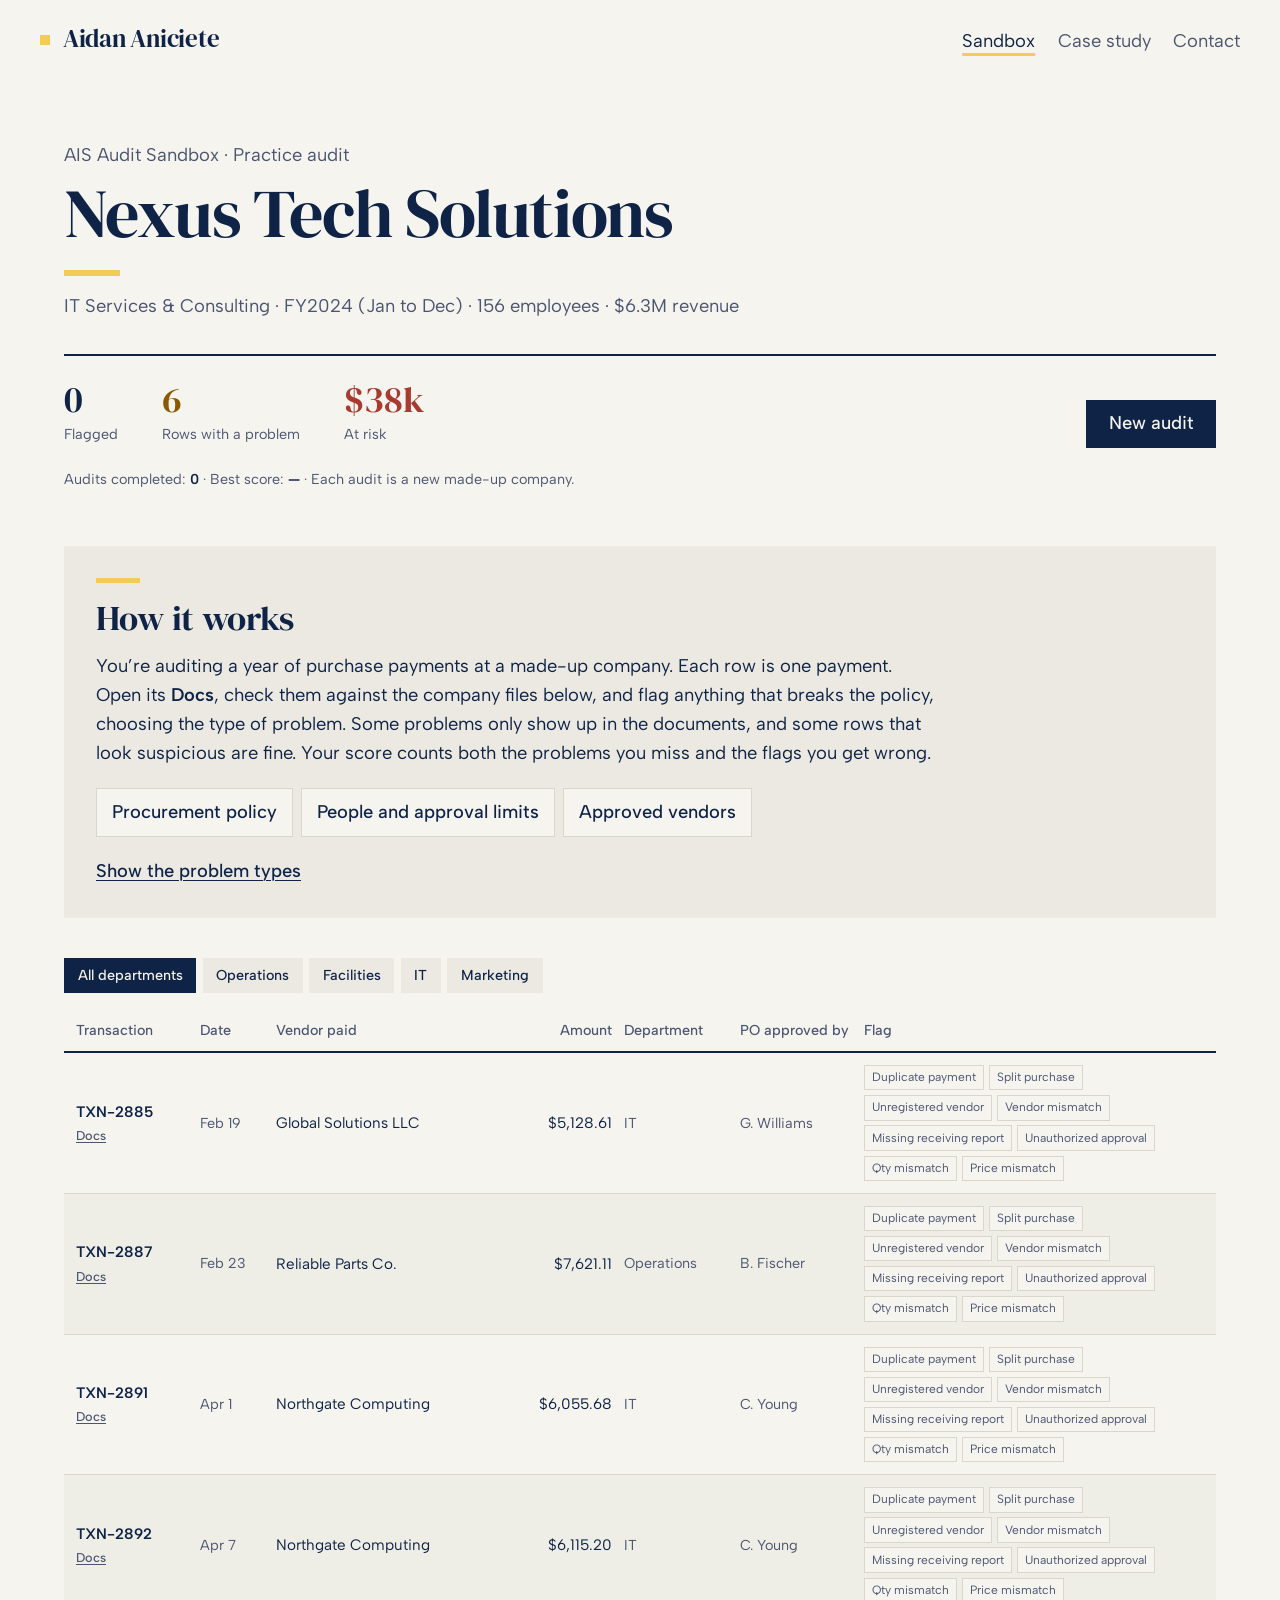
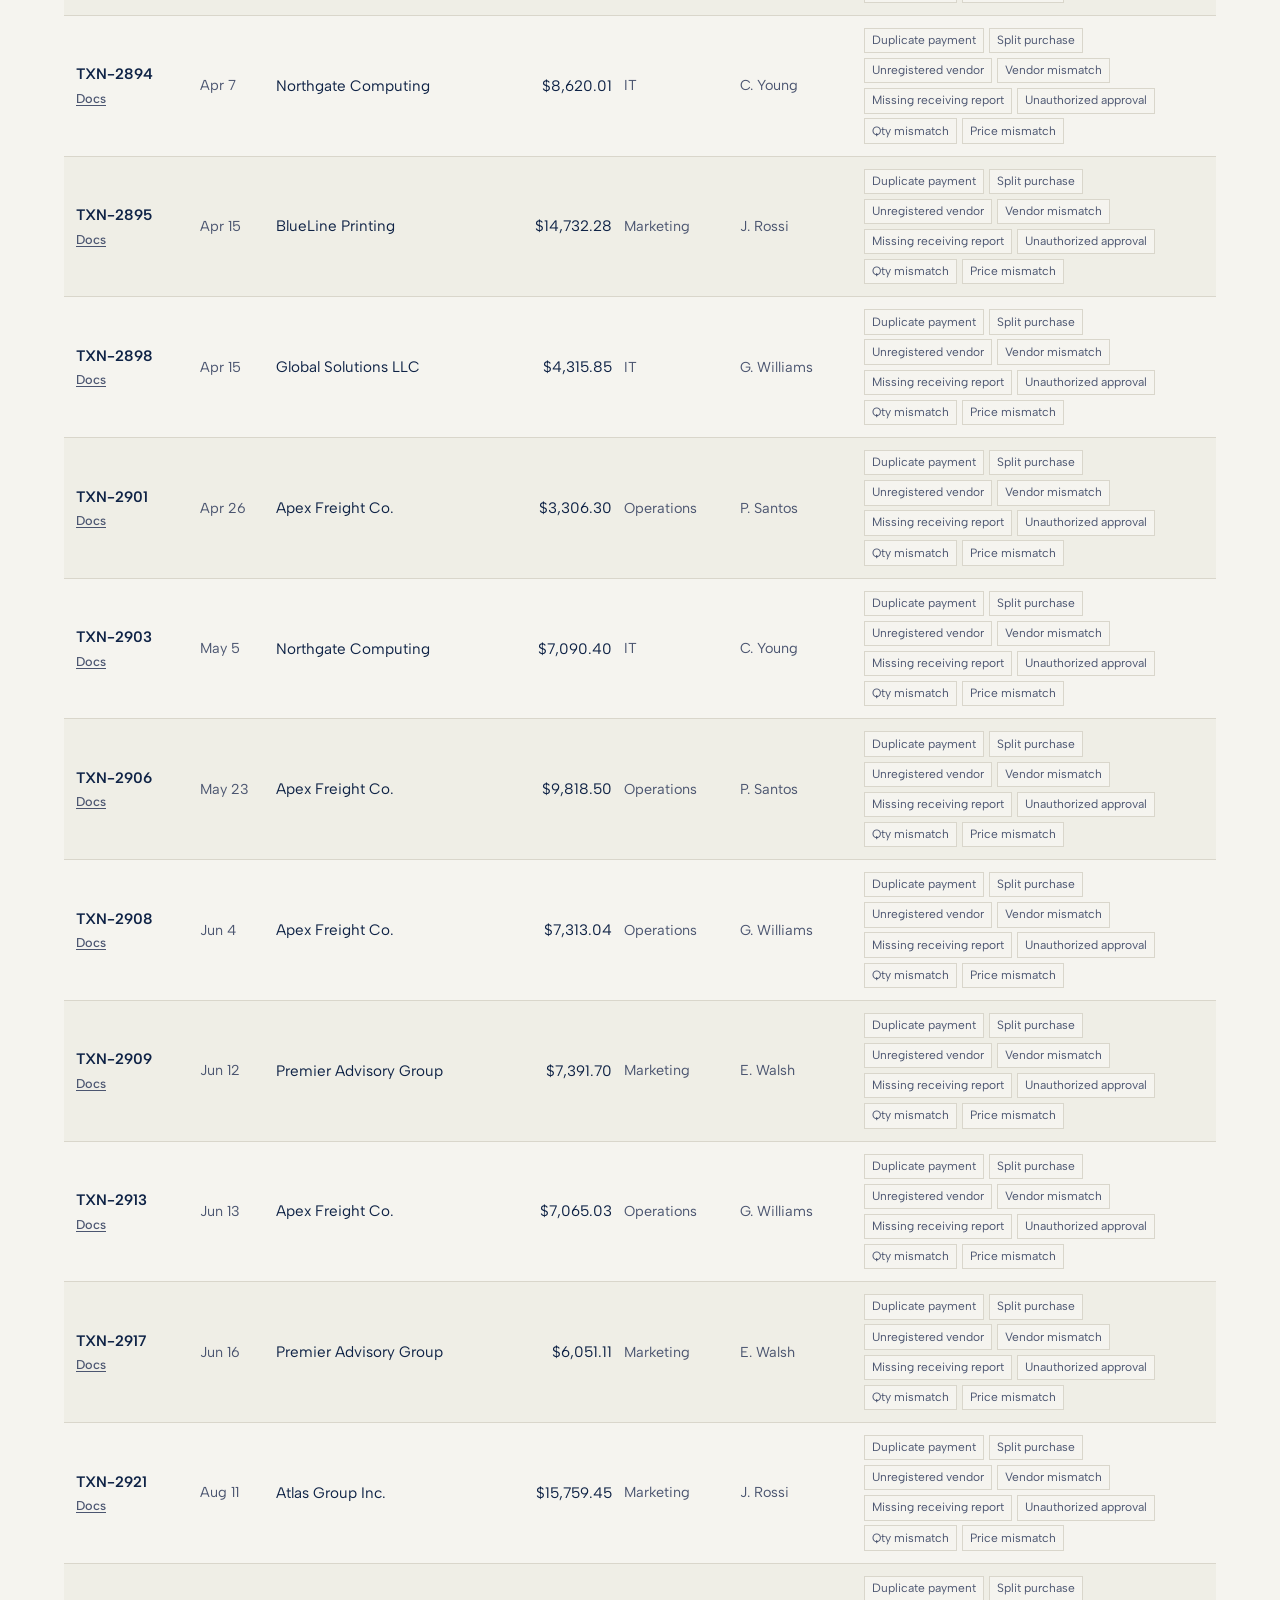
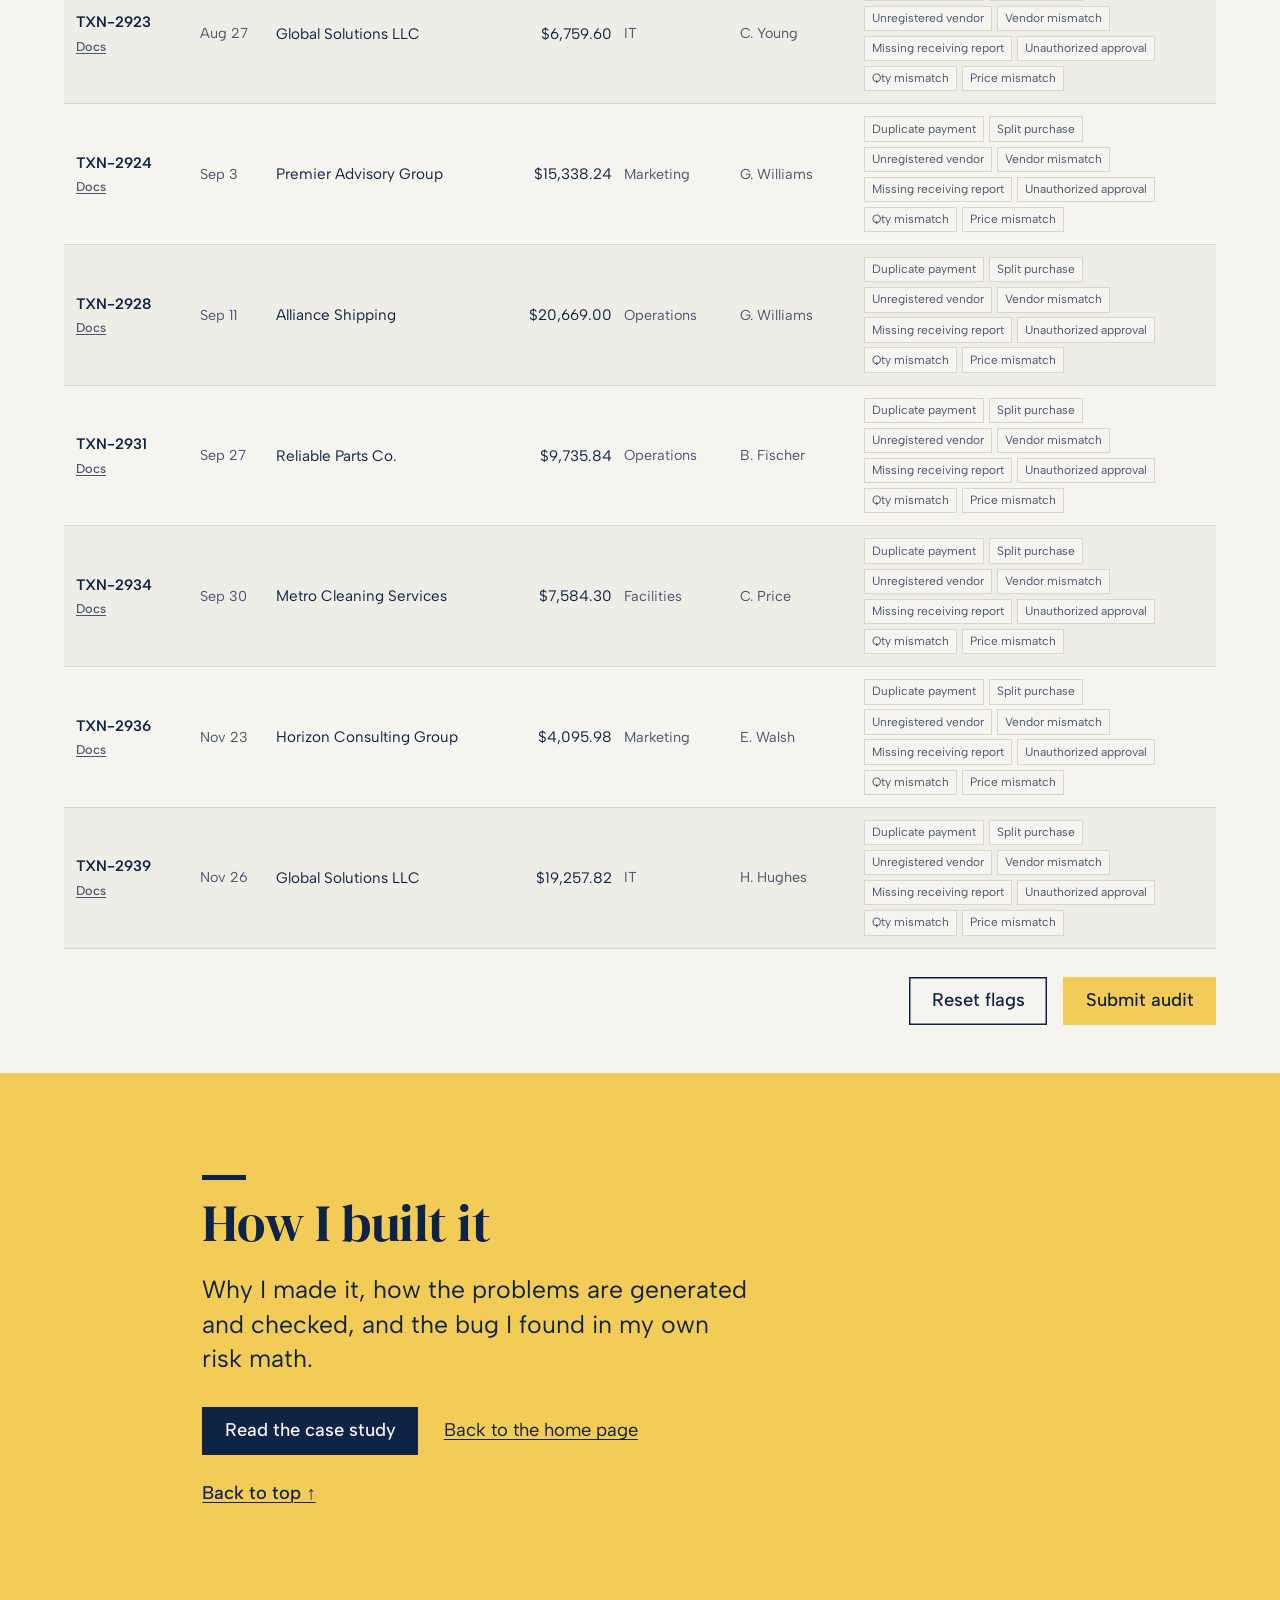
==== commit 7f06d8cc: "Add link-preview images for the home page and sandbox Open Graph tags so LinkedIn and other sites sh" ====
--- a/audit/index.html
+++ b/audit/index.html
@@ -5,6 +5,14 @@
   <meta name="viewport" content="width=device-width, initial-scale=1.0">
   <title>AIS Audit Sandbox · Aidan Aniciete</title>
   <meta name="description" content="A practice audit: review a made-up company’s purchase payments against its policy, people, vendor registry and documents, and flag what breaks the rules.">
+  <meta property="og:type" content="website">
+  <meta property="og:title" content="AIS Audit Sandbox">
+  <meta property="og:description" content="A practice audit: a made-up company and a year of its payments. Find the ones that break the rules.">
+  <meta property="og:url" content="https://aidaniciete.com/audit/">
+  <meta property="og:image" content="https://aidaniciete.com/assets/images/og/audit-sandbox.png">
+  <meta property="og:image:width" content="2400">
+  <meta property="og:image:height" content="1254">
+  <meta name="twitter:card" content="summary_large_image">
   <meta name="theme-color" content="#f5f4ef">
   <link rel="icon" href="data:image/svg+xml,<svg xmlns='http://www.w3.org/2000/svg' viewBox='0 0 100 100'><rect width='100' height='100' fill='%230F2346'/><text x='50' y='70' font-size='60' text-anchor='middle' fill='%23F5F4EF' font-family='Georgia,serif'>A</text></svg>">
   <link rel="preconnect" href="https://fonts.googleapis.com">
